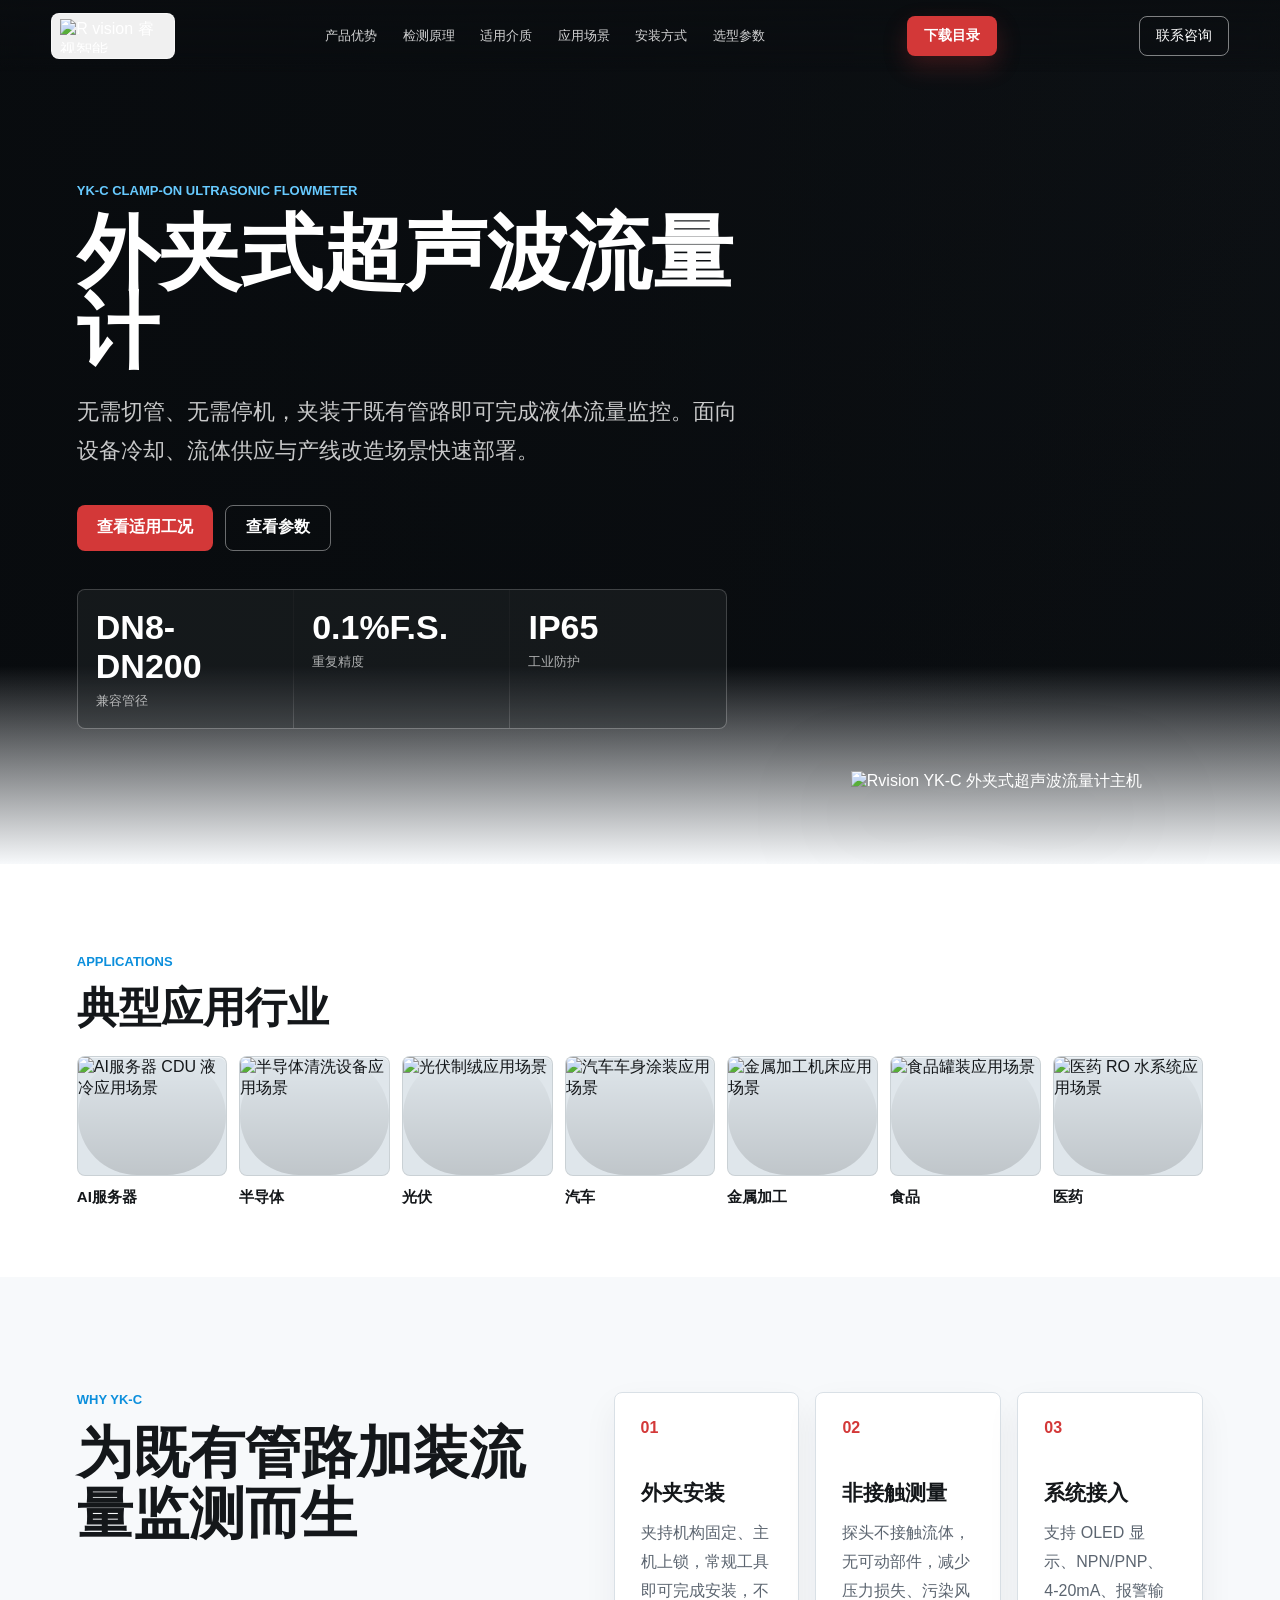
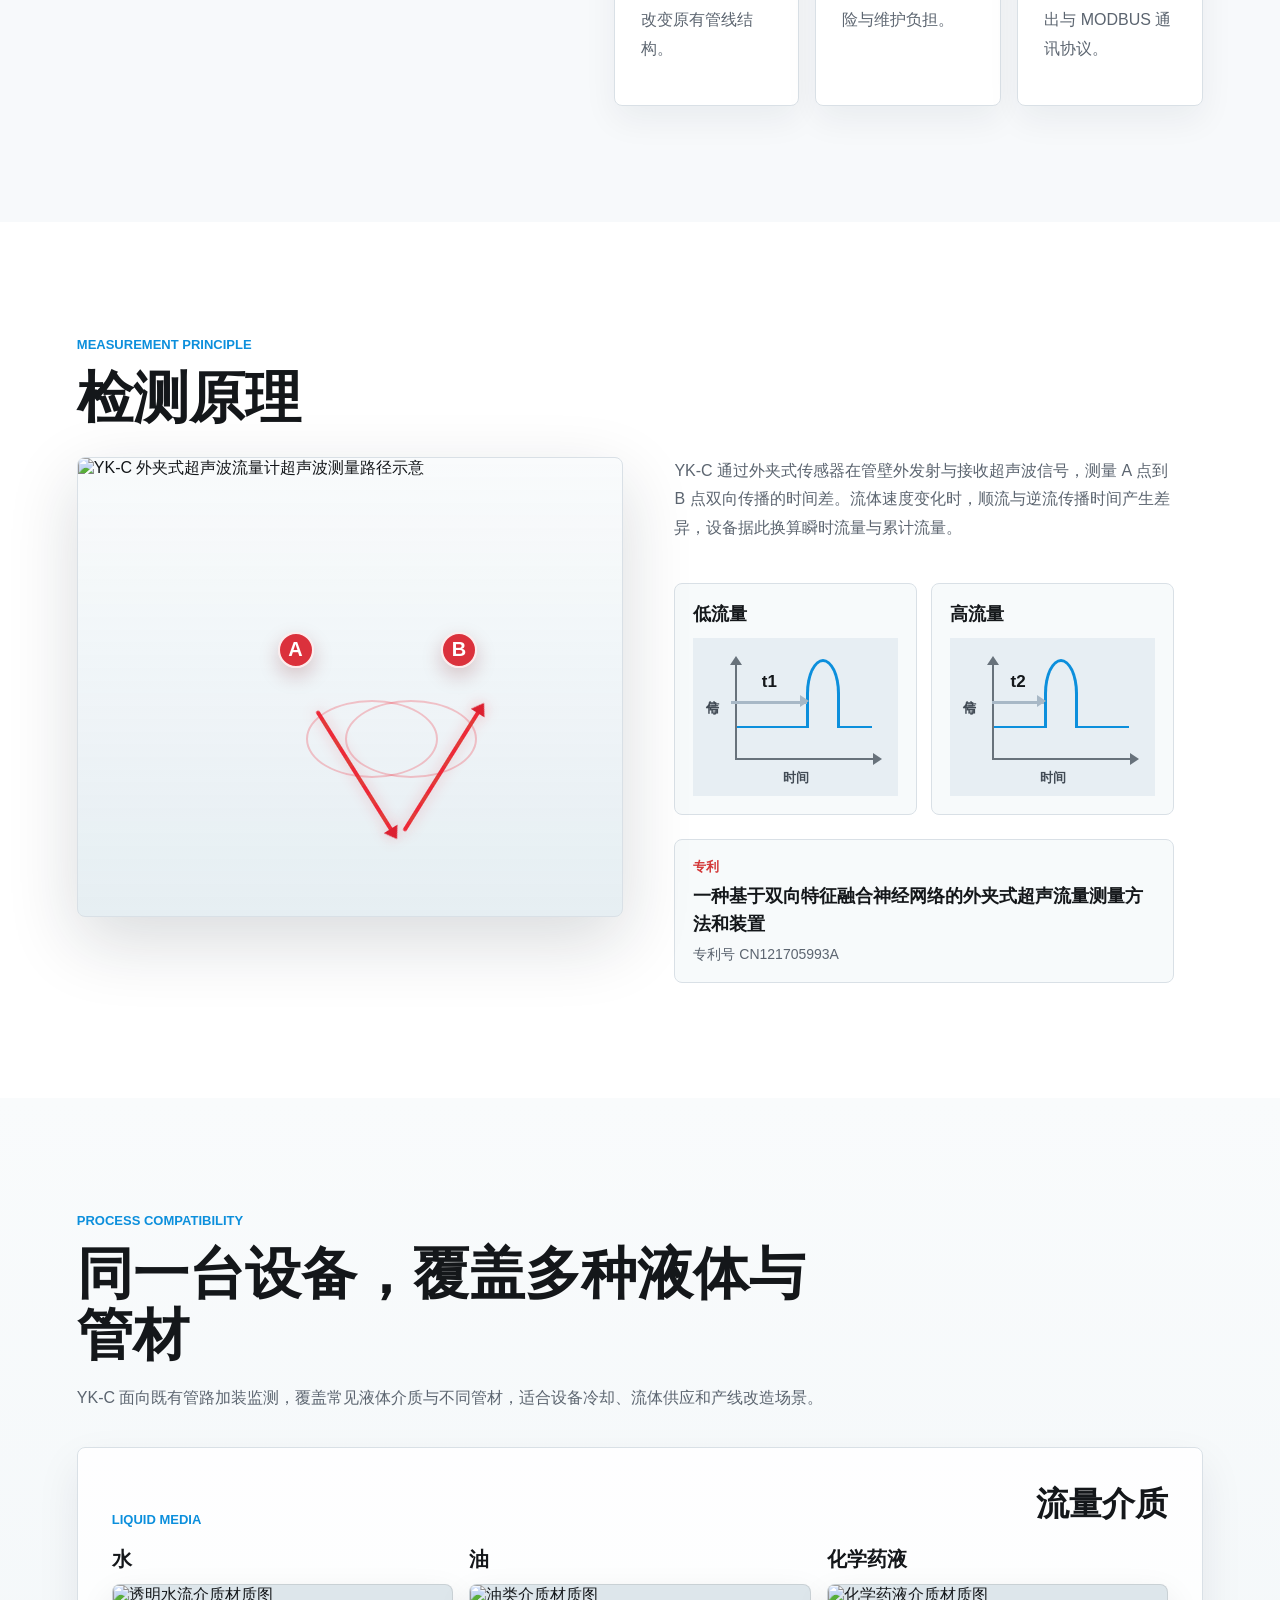
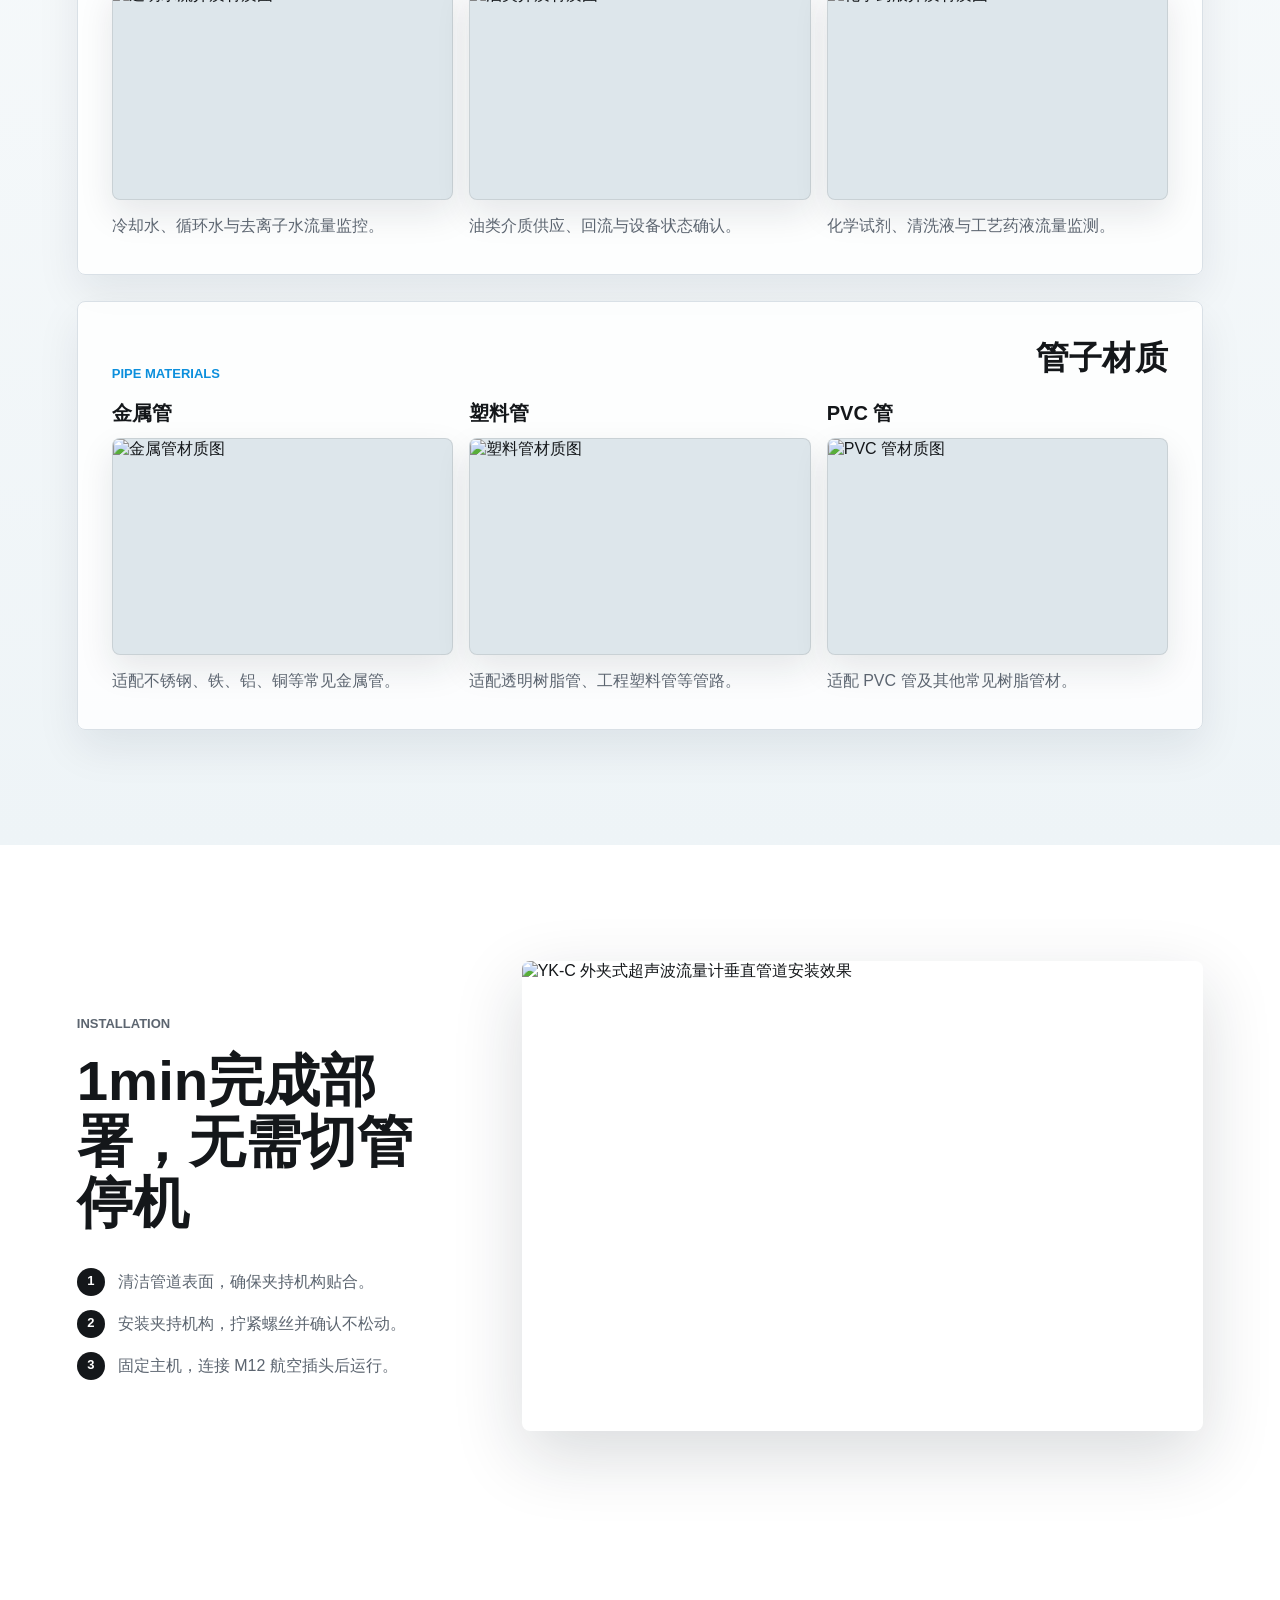
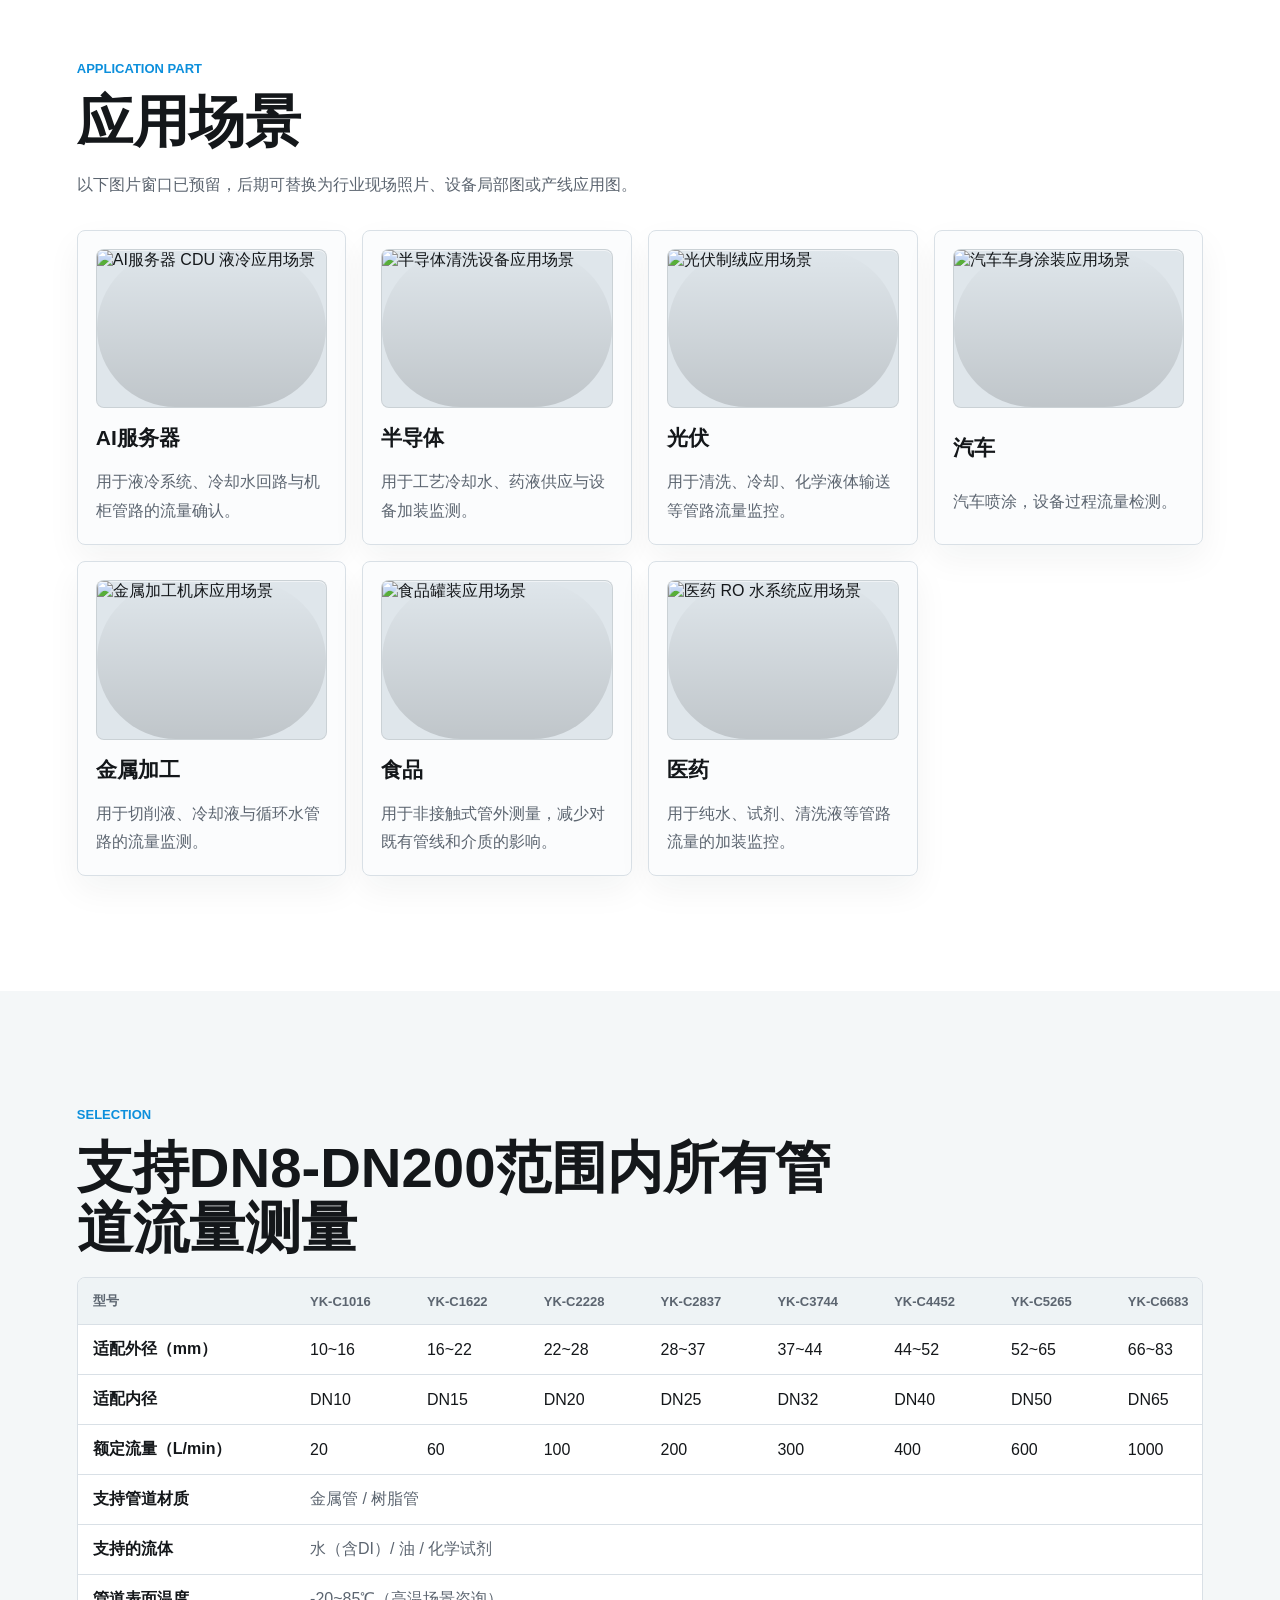
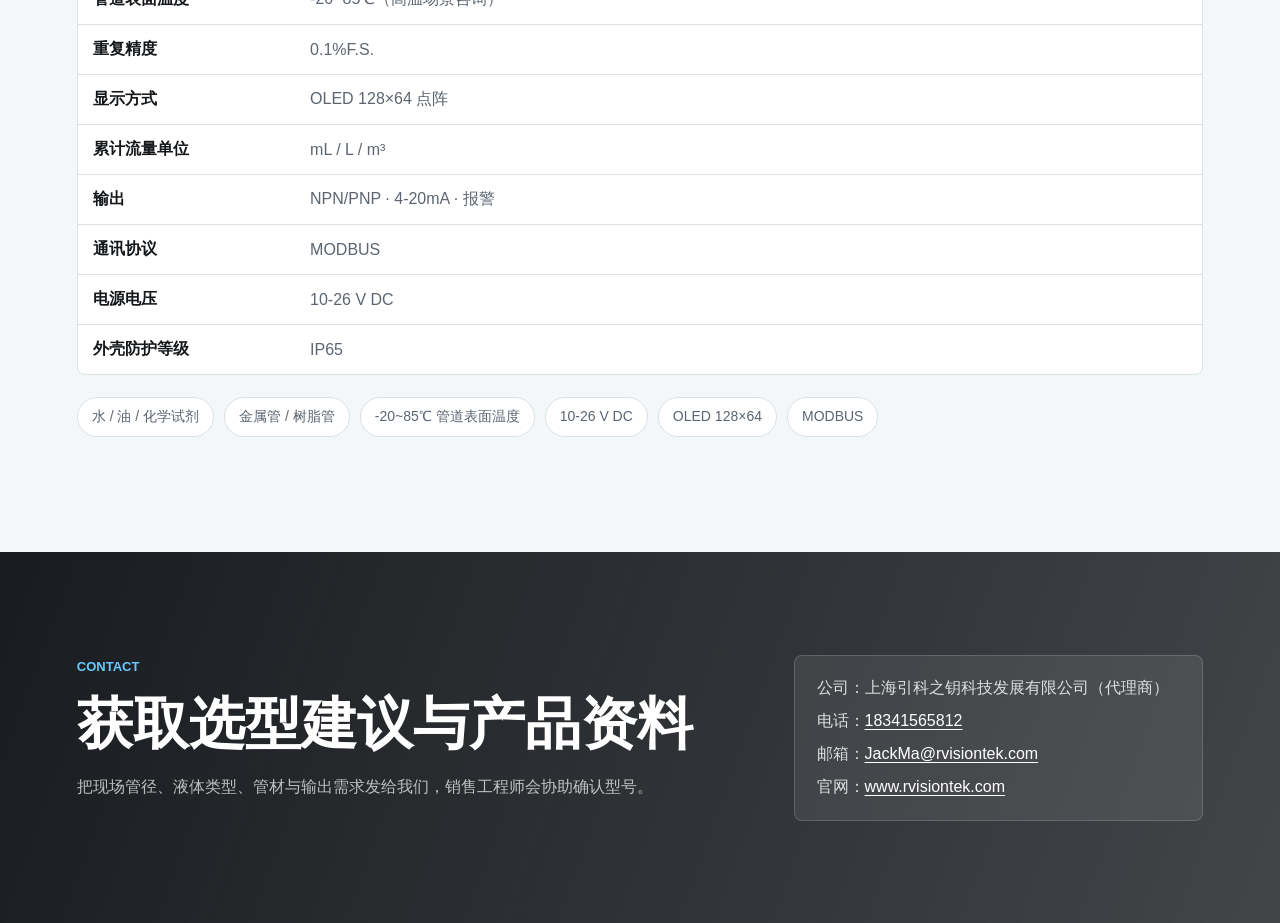
==== index.html @ 494e4b86 "更新页头logo和联系邮箱" ====
<!doctype html>
<html lang="zh-CN">
  <head>
    <meta charset="utf-8" />
    <meta name="viewport" content="width=device-width, initial-scale=1" />
    <title>R vision 睿视智能 | YK-C 外夹式超声波流量计</title>
    <meta
      name="description"
      content="R vision 睿视智能 YK-C 外夹式超声波流量计，无需切管，即装即测，适用于水、油、化学药液与多种管材。"
    />
    <link rel="stylesheet" href="styles.css" />
  </head>
  <body>
    <header class="site-header" aria-label="主导航">
      <a class="brand" href="#top" aria-label="R vision 首页">
        <img
          class="brand-logo"
          src="https://rvisiontek.com/wp-content/uploads/2026/06/截屏2026-06-09-20.00.08.png"
          alt="R vision 睿视智能"
        />
      </a>
      <nav class="nav-links">
        <a href="#features">产品优势</a>
        <a href="#principle">检测原理</a>
        <a href="#flow-demo">适用介质</a>
        <a href="#applications">应用场景</a>
        <a href="#install">安装方式</a>
        <a href="#specs">选型参数</a>
      </nav>
      <a class="catalog-cta" href="/catalog-download/">下载目录</a>
      <a class="nav-cta" href="#contact">联系咨询</a>
    </header>

    <main id="top">
      <section class="hero">
        <div class="hero-backdrop" aria-hidden="true"></div>
        <div class="hero-content">
          <p class="eyebrow">YK-C Clamp-on Ultrasonic Flowmeter</p>
          <h1>外夹式超声波流量计</h1>
          <p class="hero-copy">
            无需切管、无需停机，夹装于既有管路即可完成液体流量监控。面向设备冷却、流体供应与产线改造场景快速部署。
          </p>
          <div class="hero-actions">
            <a class="primary-button" href="#flow-demo">查看适用工况</a>
            <a class="secondary-button" href="#specs">查看参数</a>
          </div>
          <dl class="hero-stats" aria-label="核心参数">
            <div>
              <dt>DN8-DN200</dt>
              <dd>兼容管径</dd>
            </div>
            <div>
              <dt>0.1%F.S.</dt>
              <dd>重复精度</dd>
            </div>
            <div>
              <dt>IP65</dt>
              <dd>工业防护</dd>
            </div>
          </dl>
        </div>
        <div class="hero-product" aria-label="YK-C 产品主图">
          <img src="https://rvisiontek.com/wp-content/uploads/2026/06/图片-1.png" alt="Rvision YK-C 外夹式超声波流量计主机" />
        </div>
      </section>

      <section class="section application-nav-section" aria-label="应用行业导航">
        <div class="section-heading compact-heading">
          <p class="eyebrow">Applications</p>
          <h2>典型应用行业</h2>
        </div>
        <div class="application-nav-strip">
          <a class="app-nav-card" href="#app-ai-server">
            <span class="app-nav-window">
              <img src="https://rvisiontek.com/wp-content/uploads/2026/06/ai-server-cdu.jpg" alt="AI服务器 CDU 液冷应用场景" />
            </span>
            <strong>AI服务器</strong>
          </a>
          <a class="app-nav-card" href="#app-semiconductor">
            <span class="app-nav-window">
              <img src="https://rvisiontek.com/wp-content/uploads/2026/06/semiconductor-cleaning.jpg" alt="半导体清洗设备应用场景" />
            </span>
            <strong>半导体</strong>
          </a>
          <a class="app-nav-card" href="#app-photovoltaic">
            <span class="app-nav-window">
              <img src="https://rvisiontek.com/wp-content/uploads/2026/06/photovoltaic-texturing.jpg" alt="光伏制绒应用场景" />
            </span>
            <strong>光伏</strong>
          </a>
          <a class="app-nav-card" href="#app-automotive">
            <span class="app-nav-window">
              <img src="https://rvisiontek.com/wp-content/uploads/2026/06/automotive-body-paint.jpg" alt="汽车车身涂装应用场景" />
            </span>
            <strong>汽车</strong>
          </a>
          <a class="app-nav-card" href="#app-metal">
            <span class="app-nav-window">
              <img src="https://rvisiontek.com/wp-content/uploads/2026/06/metal-machining.jpg" alt="金属加工机床应用场景" />
            </span>
            <strong>金属加工</strong>
          </a>
          <a class="app-nav-card" href="#app-food">
            <span class="app-nav-window">
              <img src="https://rvisiontek.com/wp-content/uploads/2026/06/food-canning.jpg" alt="食品罐装应用场景" />
            </span>
            <strong>食品</strong>
          </a>
          <a class="app-nav-card" href="#app-medical">
            <span class="app-nav-window">
              <img src="https://rvisiontek.com/wp-content/uploads/2026/06/pharma-ro-water.jpg" alt="医药 RO 水系统应用场景" />
            </span>
            <strong>医药</strong>
          </a>
        </div>
      </section>

      <section class="section intro-band" id="features">
        <div class="section-heading">
          <p class="eyebrow">Why YK-C</p>
          <h2>为既有管路加装流量监测而生</h2>
        </div>
        <div class="feature-grid">
          <article class="feature-card">
            <span class="feature-index">01</span>
            <h3>外夹安装</h3>
            <p>夹持机构固定、主机上锁，常规工具即可完成安装，不改变原有管线结构。</p>
          </article>
          <article class="feature-card">
            <span class="feature-index">02</span>
            <h3>非接触测量</h3>
            <p>探头不接触流体，无可动部件，减少压力损失、污染风险与维护负担。</p>
          </article>
          <article class="feature-card">
            <span class="feature-index">03</span>
            <h3>系统接入</h3>
            <p>支持 OLED 显示、NPN/PNP、4-20mA、报警输出与 MODBUS 通讯协议。</p>
          </article>
        </div>
      </section>

      <section class="section principle-section" id="principle">
        <div class="section-heading">
          <p class="eyebrow">Measurement Principle</p>
          <h2>检测原理</h2>
        </div>
        <div class="principle-layout">
          <div class="principle-visual" aria-label="YK-C 超声波测量路径动态示意">
            <img src="https://rvisiontek.com/wp-content/uploads/2026/06/安装图2.png" alt="YK-C 外夹式超声波流量计超声波测量路径示意" />
            <span class="sensor-label sensor-a">A</span>
            <span class="sensor-label sensor-b">B</span>
            <span class="sonic-beam beam-down"></span>
            <span class="sonic-beam beam-up"></span>
            <span class="sonic-ripple ripple-a"></span>
            <span class="sonic-ripple ripple-b"></span>
          </div>
          <div class="principle-copy">
            <p>
              YK-C 通过外夹式传感器在管壁外发射与接收超声波信号，测量 A 点到 B 点双向传播的时间差。流体速度变化时，顺流与逆流传播时间产生差异，设备据此换算瞬时流量与累计流量。
            </p>
            <div class="principle-cards">
              <article>
                <h3>低流量</h3>
                <div class="signal-chart low-flow" aria-hidden="true">
                  <span class="axis x-axis"></span>
                  <span class="axis y-axis"></span>
                  <span class="chart-axis-label y-label">信号</span>
                  <span class="chart-axis-label x-label">时间</span>
                  <span class="signal-line"></span>
                  <span class="time-arrow">t1</span>
                </div>
              </article>
              <article>
                <h3>高流量</h3>
                <div class="signal-chart high-flow" aria-hidden="true">
                  <span class="axis x-axis"></span>
                  <span class="axis y-axis"></span>
                  <span class="chart-axis-label y-label">信号</span>
                  <span class="chart-axis-label x-label">时间</span>
                  <span class="signal-line"></span>
                  <span class="time-arrow">t2</span>
                </div>
              </article>
            </div>
            <div class="patent-note">
              <span>专利</span>
              <strong>一种基于双向特征融合神经网络的外夹式超声流量测量方法和装置</strong>
              <small>专利号 CN121705993A</small>
            </div>
          </div>
        </div>
      </section>

      <section class="section compatibility-section" id="flow-demo">
        <div class="section-heading">
          <p class="eyebrow">Process Compatibility</p>
          <h2>同一台设备，覆盖多种液体与管材</h2>
          <p>YK-C 面向既有管路加装监测，覆盖常见液体介质与不同管材，适合设备冷却、流体供应和产线改造场景。</p>
        </div>

        <div class="compatibility-layout">
          <article class="compatibility-group">
            <div class="compatibility-group-head">
              <span>Liquid Media</span>
              <h3>流量介质</h3>
            </div>
            <div class="material-grid">
              <article class="material-card">
                <h4>水</h4>
                <figure>
                  <img src="https://rvisiontek.com/wp-content/uploads/2026/06/liquid-water.jpg" alt="透明水流介质材质图" />
                </figure>
                <p>冷却水、循环水与去离子水流量监控。</p>
              </article>
              <article class="material-card">
                <h4>油</h4>
                <figure>
                  <img src="https://rvisiontek.com/wp-content/uploads/2026/06/liquid-oil.jpg" alt="油类介质材质图" />
                </figure>
                <p>油类介质供应、回流与设备状态确认。</p>
              </article>
              <article class="material-card">
                <h4>化学药液</h4>
                <figure>
                  <img src="https://rvisiontek.com/wp-content/uploads/2026/06/liquid-chemical.jpg" alt="化学药液介质材质图" />
                </figure>
                <p>化学试剂、清洗液与工艺药液流量监测。</p>
              </article>
            </div>
          </article>

          <article class="compatibility-group">
            <div class="compatibility-group-head">
              <span>Pipe Materials</span>
              <h3>管子材质</h3>
            </div>
            <div class="material-grid">
              <article class="material-card">
                <h4>金属管</h4>
                <figure>
                  <img src="https://rvisiontek.com/wp-content/uploads/2026/06/pipe-metal.jpg" alt="金属管材质图" />
                </figure>
                <p>适配不锈钢、铁、铝、铜等常见金属管。</p>
              </article>
              <article class="material-card">
                <h4>塑料管</h4>
                <figure>
                  <img src="https://rvisiontek.com/wp-content/uploads/2026/06/pipe-plastic.jpg" alt="塑料管材质图" />
                </figure>
                <p>适配透明树脂管、工程塑料管等管路。</p>
              </article>
              <article class="material-card">
                <h4>PVC 管</h4>
                <figure>
                  <img src="https://rvisiontek.com/wp-content/uploads/2026/06/pipe-pvc.jpg" alt="PVC 管材质图" />
                </figure>
                <p>适配 PVC 管及其他常见树脂管材。</p>
              </article>
            </div>
          </article>
        </div>
      </section>

      <section class="section media-section" id="install">
        <div class="media-copy">
          <p class="eyebrow">Installation</p>
          <h2>1min完成部署，无需切管停机</h2>
          <ol class="install-steps">
            <li><span>1</span>清洁管道表面，确保夹持机构贴合。</li>
            <li><span>2</span>安装夹持机构，拧紧螺丝并确认不松动。</li>
            <li><span>3</span>固定主机，连接 M12 航空插头后运行。</li>
          </ol>
        </div>
        <div class="install-image">
          <img src="https://rvisiontek.com/wp-content/uploads/2026/06/安装图1.png" alt="YK-C 外夹式超声波流量计垂直管道安装效果" />
        </div>
      </section>

      <section class="section applications-section" id="applications">
        <div class="section-heading">
          <p class="eyebrow">Application Part</p>
          <h2>应用场景</h2>
          <p>以下图片窗口已预留，后期可替换为行业现场照片、设备局部图或产线应用图。</p>
        </div>
        <div class="application-grid">
          <article class="application-card" id="app-ai-server">
            <div class="application-image-window">
              <img src="https://rvisiontek.com/wp-content/uploads/2026/06/ai-server-cdu.jpg" alt="AI服务器 CDU 液冷应用场景" />
            </div>
            <h3>AI服务器</h3>
            <p>用于液冷系统、冷却水回路与机柜管路的流量确认。</p>
          </article>
          <article class="application-card" id="app-semiconductor">
            <div class="application-image-window">
              <img src="https://rvisiontek.com/wp-content/uploads/2026/06/semiconductor-cleaning.jpg" alt="半导体清洗设备应用场景" />
            </div>
            <h3>半导体</h3>
            <p>用于工艺冷却水、药液供应与设备加装监测。</p>
          </article>
          <article class="application-card" id="app-photovoltaic">
            <div class="application-image-window">
              <img src="https://rvisiontek.com/wp-content/uploads/2026/06/photovoltaic-texturing.jpg" alt="光伏制绒应用场景" />
            </div>
            <h3>光伏</h3>
            <p>用于清洗、冷却、化学液体输送等管路流量监控。</p>
          </article>
          <article class="application-card" id="app-automotive">
            <div class="application-image-window">
              <img src="https://rvisiontek.com/wp-content/uploads/2026/06/automotive-body-paint.jpg" alt="汽车车身涂装应用场景" />
            </div>
            <h3>汽车</h3>
            <p>汽车喷涂，设备过程流量检测。</p>
          </article>
          <article class="application-card" id="app-metal">
            <div class="application-image-window">
              <img src="https://rvisiontek.com/wp-content/uploads/2026/06/metal-machining.jpg" alt="金属加工机床应用场景" />
            </div>
            <h3>金属加工</h3>
            <p>用于切削液、冷却液与循环水管路的流量监测。</p>
          </article>
          <article class="application-card" id="app-food">
            <div class="application-image-window">
              <img src="https://rvisiontek.com/wp-content/uploads/2026/06/food-canning.jpg" alt="食品罐装应用场景" />
            </div>
            <h3>食品</h3>
            <p>用于非接触式管外测量，减少对既有管线和介质的影响。</p>
          </article>
          <article class="application-card" id="app-medical">
            <div class="application-image-window">
              <img src="https://rvisiontek.com/wp-content/uploads/2026/06/pharma-ro-water.jpg" alt="医药 RO 水系统应用场景" />
            </div>
            <h3>医药</h3>
            <p>用于纯水、试剂、清洗液等管路流量的加装监控。</p>
          </article>
        </div>
      </section>

      <section class="section specs-section" id="specs">
        <div class="section-heading">
          <p class="eyebrow">Selection</p>
          <h2>支持DN8-DN200范围内所有管道流量测量</h2>
        </div>
        <div class="spec-table-wrap">
          <table class="spec-table">
            <thead>
              <tr>
                <th>型号</th>
                <th>YK-C1016</th>
                <th>YK-C1622</th>
                <th>YK-C2228</th>
                <th>YK-C2837</th>
                <th>YK-C3744</th>
                <th>YK-C4452</th>
                <th>YK-C5265</th>
                <th>YK-C6683</th>
                <th>YK-C83100</th>
                <th>YK-C101127</th>
                <th>YK-C127152</th>
                <th>YK-C152191</th>
                <th>YK-C191220</th>
              </tr>
            </thead>
            <tbody>
              <tr>
                <td>适配外径（mm）</td>
                <td>10~16</td>
                <td>16~22</td>
                <td>22~28</td>
                <td>28~37</td>
                <td>37~44</td>
                <td>44~52</td>
                <td>52~65</td>
                <td>66~83</td>
                <td>83~101</td>
                <td>101~127</td>
                <td>127~152</td>
                <td>152~191</td>
                <td>191~220</td>
              </tr>
              <tr>
                <td>适配内径</td>
                <td>DN10</td>
                <td>DN15</td>
                <td>DN20</td>
                <td>DN25</td>
                <td>DN32</td>
                <td>DN40</td>
                <td>DN50</td>
                <td>DN65</td>
                <td>DN80</td>
                <td>DN100</td>
                <td>DN125</td>
                <td>DN150</td>
                <td>DN200</td>
              </tr>
              <tr>
                <td>额定流量（L/min）</td>
                <td>20</td>
                <td>60</td>
                <td>100</td>
                <td>200</td>
                <td>300</td>
                <td>400</td>
                <td>600</td>
                <td>1000</td>
                <td>1600</td>
                <td>2700</td>
                <td>4000</td>
                <td>6000</td>
                <td>10000</td>
              </tr>
              <tr>
                <td>支持管道材质</td>
                <td colspan="13">金属管 / 树脂管</td>
              </tr>
              <tr>
                <td>支持的流体</td>
                <td colspan="13">水（含DI）/ 油 / 化学试剂</td>
              </tr>
              <tr>
                <td>管道表面温度</td>
                <td colspan="13">-20~85℃（高温场景咨询）</td>
              </tr>
              <tr>
                <td>重复精度</td>
                <td colspan="13">0.1%F.S.</td>
              </tr>
              <tr>
                <td>显示方式</td>
                <td colspan="13">OLED 128×64 点阵</td>
              </tr>
              <tr>
                <td>累计流量单位</td>
                <td colspan="13">mL / L / m³</td>
              </tr>
              <tr>
                <td>输出</td>
                <td colspan="13">NPN/PNP · 4-20mA · 报警</td>
              </tr>
              <tr>
                <td>通讯协议</td>
                <td colspan="13">MODBUS</td>
              </tr>
              <tr>
                <td>电源电压</td>
                <td colspan="13">10-26 V DC</td>
              </tr>
              <tr>
                <td>外壳防护等级</td>
                <td colspan="13">IP65</td>
              </tr>
            </tbody>
          </table>
        </div>
        <div class="spec-chips" aria-label="通用规格">
          <span>水 / 油 / 化学试剂</span>
          <span>金属管 / 树脂管</span>
          <span>-20~85℃ 管道表面温度</span>
          <span>10-26 V DC</span>
          <span>OLED 128×64</span>
          <span>MODBUS</span>
        </div>
      </section>

      <section class="contact-section" id="contact">
        <div>
          <p class="eyebrow">Contact</p>
          <h2>获取选型建议与产品资料</h2>
          <p>把现场管径、液体类型、管材与输出需求发给我们，销售工程师会协助确认型号。</p>
        </div>
        <address class="contact-list">
          <span>公司：上海引科之钥科技发展有限公司（代理商）</span>
          <span>电话：<a href="tel:18341565812">18341565812</a></span>
          <span>邮箱：<a href="mailto:JackMa@rvisiontek.com">JackMa@rvisiontek.com</a></span>
          <span>官网：<a href="https://www.rvisiontek.com/">www.rvisiontek.com</a></span>
        </address>
      </section>
    </main>

    <script src="script.js"></script>
  </body>
</html>
---- styles.css ----
:root {
  --ink: #14171a;
  --muted: #5c6570;
  --line: #d9e0e6;
  --paper: #f7f9fb;
  --panel: #ffffff;
  --metal: #b9c1c9;
  --accent: #0c8fdc;
  --red: #d33838;
  --green: #27856f;
  --liquid: #39b8ff;
  --liquid-soft: rgba(57, 184, 255, 0.22);
  --pipe-a: #b8c0c8;
  --pipe-b: #eef2f4;
  --shadow: 0 24px 70px rgba(16, 31, 45, 0.16);
}

* {
  box-sizing: border-box;
}

html {
  scroll-behavior: smooth;
}

body {
  margin: 0;
  color: var(--ink);
  font-family: Arial, "PingFang SC", "Microsoft YaHei", sans-serif;
  background: var(--paper);
  letter-spacing: 0;
}

img {
  display: block;
  max-width: 100%;
}

a {
  color: inherit;
  text-decoration: none;
}

.site-header {
  position: fixed;
  inset: 0 0 auto;
  z-index: 30;
  display: flex;
  align-items: center;
  justify-content: space-between;
  height: 72px;
  padding: 0 clamp(20px, 4vw, 64px);
  color: #fff;
  background: linear-gradient(180deg, rgba(10, 13, 16, 0.78), rgba(10, 13, 16, 0.28));
  backdrop-filter: blur(12px);
}

.brand {
  display: inline-flex;
  align-items: center;
  min-width: 132px;
}

.brand-logo {
  width: 124px;
  height: 46px;
  padding: 5px 8px;
  border: 1px solid rgba(255, 255, 255, 0.5);
  border-radius: 8px;
  background: rgba(255, 255, 255, 0.94);
  object-fit: contain;
}

.nav-links {
  display: flex;
  gap: clamp(12px, 2vw, 28px);
  color: rgba(255, 255, 255, 0.82);
  font-size: 13px;
}

.nav-links a,
.catalog-cta,
.nav-cta {
  transition: color 180ms ease, border-color 180ms ease, background 180ms ease;
}

.nav-links a:hover {
  color: #fff;
}

.nav-cta {
  padding: 10px 16px;
  border: 1px solid rgba(255, 255, 255, 0.48);
  border-radius: 8px;
  color: #fff;
  font-size: 14px;
}

.catalog-cta {
  padding: 11px 17px;
  border-radius: 8px;
  color: #fff;
  background: var(--red);
  font-size: 14px;
  font-weight: 800;
  box-shadow: 0 10px 24px rgba(211, 56, 56, 0.24);
}

.catalog-cta:hover {
  background: #b82d2d;
}

.nav-cta:hover {
  background: #fff;
  color: var(--ink);
}

.hero {
  position: relative;
  display: grid;
  grid-template-columns: minmax(0, 1fr) minmax(300px, 0.58fr);
  align-items: center;
  min-height: 96vh;
  padding: 120px clamp(22px, 6vw, 88px) 72px;
  overflow: hidden;
  color: #fff;
  background: #101418;
}

.hero-backdrop {
  position: absolute;
  inset: 0;
  background:
    linear-gradient(90deg, rgba(8, 11, 14, 0.92) 0%, rgba(8, 11, 14, 0.72) 43%, rgba(8, 11, 14, 0.18) 100%),
    linear-gradient(180deg, rgba(8, 11, 14, 0.2), rgba(8, 11, 14, 0.72)),
    url("https://rvisiontek.com/wp-content/uploads/2026/06/安装图2.png") center / cover no-repeat;
  transform: scale(1.02);
}

.hero::after {
  content: "";
  position: absolute;
  inset: auto 0 0;
  height: 22vh;
  background: linear-gradient(180deg, rgba(247, 249, 251, 0), var(--paper));
}

.hero-content {
  position: relative;
  z-index: 2;
  max-width: 820px;
}

.eyebrow {
  margin: 0 0 16px;
  color: var(--accent);
  font-size: 13px;
  font-weight: 700;
  text-transform: uppercase;
}

.hero .eyebrow {
  color: #67caff;
}

h1,
h2,
h3,
p {
  margin-top: 0;
}

h1 {
  margin-bottom: 20px;
  font-size: clamp(42px, 6.4vw, 86px);
  line-height: 0.96;
  font-weight: 800;
}

h2 {
  margin-bottom: 18px;
  font-size: clamp(30px, 4.4vw, 58px);
  line-height: 1.08;
}

h3 {
  margin-bottom: 12px;
  font-size: 21px;
}

.hero-copy {
  max-width: 660px;
  color: rgba(255, 255, 255, 0.78);
  font-size: clamp(17px, 2vw, 22px);
  line-height: 1.8;
}

.hero-actions {
  display: flex;
  flex-wrap: wrap;
  gap: 12px;
  margin-top: 34px;
}

.primary-button,
.secondary-button {
  display: inline-flex;
  align-items: center;
  justify-content: center;
  min-height: 46px;
  padding: 0 20px;
  border-radius: 8px;
  font-weight: 700;
}

.primary-button {
  background: var(--red);
  color: #fff;
}

.secondary-button {
  border: 1px solid rgba(255, 255, 255, 0.4);
  color: #fff;
}

.hero-stats {
  display: grid;
  grid-template-columns: repeat(3, minmax(110px, 1fr));
  gap: 1px;
  max-width: 650px;
  margin: 38px 0 0;
  padding: 0;
  border: 1px solid rgba(255, 255, 255, 0.16);
  border-radius: 8px;
  overflow: hidden;
  background: rgba(255, 255, 255, 0.08);
}

.hero-stats div {
  padding: 18px;
  background: rgba(10, 14, 18, 0.36);
}

.hero-stats dt {
  color: #fff;
  font-size: clamp(22px, 3vw, 34px);
  font-weight: 800;
}

.hero-stats dd {
  margin: 6px 0 0;
  color: rgba(255, 255, 255, 0.66);
  font-size: 13px;
}

.hero-product {
  position: relative;
  z-index: 2;
  align-self: end;
  justify-self: center;
  width: auto;
  min-width: 240px;
  filter: drop-shadow(0 34px 50px rgba(0, 0, 0, 0.52));
}

.hero-product img {
  width: auto;
  max-height: min(72vh, 660px);
}

.section {
  padding: clamp(74px, 9vw, 128px) clamp(22px, 6vw, 88px);
}

.intro-band {
  display: grid;
  grid-template-columns: minmax(280px, 0.78fr) minmax(0, 1fr);
  gap: clamp(34px, 6vw, 84px);
  align-items: start;
}

.section-heading {
  max-width: 760px;
}

.section-heading > p:not(.eyebrow) {
  max-width: 760px;
  color: var(--muted);
  line-height: 1.8;
}

.compact-heading h2 {
  font-size: clamp(28px, 3.4vw, 42px);
}

.application-nav-section {
  padding-top: clamp(58px, 7vw, 92px);
  padding-bottom: clamp(42px, 5vw, 68px);
  background: #fff;
}

.application-nav-strip {
  display: grid;
  grid-template-columns: repeat(7, minmax(120px, 1fr));
  gap: 12px;
  margin-top: 26px;
  overflow-x: auto;
  padding-bottom: 6px;
}

.app-nav-card {
  display: grid;
  gap: 12px;
  min-width: 120px;
  color: var(--ink);
}

.app-nav-card strong {
  font-size: 15px;
  line-height: 1.25;
}

.app-nav-window,
.application-image-window {
  position: relative;
  display: block;
  overflow: hidden;
  border: 1px solid rgba(20, 23, 26, 0.1);
  border-radius: 8px;
  background: #dfe6eb;
  box-shadow: inset 0 1px 0 rgba(255, 255, 255, 0.55);
}

.app-nav-window {
  aspect-ratio: 1.25;
}

.app-nav-window::after,
.application-image-window::after {
  content: "";
  position: absolute;
  inset: 0;
  border-radius: 999px;
  background: linear-gradient(180deg, rgba(0, 0, 0, 0), rgba(0, 0, 0, 0.14));
  pointer-events: none;
}

.app-nav-window img,
.application-image-window img {
  width: 100%;
  height: 100%;
  object-fit: cover;
  transition: transform 220ms ease;
}

.app-nav-card:hover .app-nav-window {
  transform: translateY(-3px);
  box-shadow: 0 18px 36px rgba(16, 31, 45, 0.14), inset 0 1px 0 rgba(255, 255, 255, 0.55);
}

.app-nav-card:hover img {
  transform: scale(1.04);
}

.app-nav-window,
.application-image-window {
  transition: transform 180ms ease, box-shadow 180ms ease;
}

.app-tone-blue {
  --slot-a: #1b5ea6;
  --slot-b: #6bb7ff;
}

.app-tone-cyan {
  --slot-a: #087b92;
  --slot-b: #74d7e9;
}

.app-tone-sky {
  --slot-a: #3c7fbc;
  --slot-b: #d8eef9;
}

.app-tone-steel {
  --slot-a: #3d4d5c;
  --slot-b: #bcc8d0;
}

.app-tone-silver {
  --slot-a: #68727b;
  --slot-b: #f0f3f4;
}

.app-tone-green {
  --slot-a: #2f805f;
  --slot-b: #b8e6cc;
}

.app-tone-mint {
  --slot-a: #197e75;
  --slot-b: #c8efe7;
}

.feature-grid {
  display: grid;
  grid-template-columns: repeat(3, minmax(0, 1fr));
  gap: 16px;
}

.feature-card {
  min-height: 230px;
  padding: 26px;
  border: 1px solid var(--line);
  border-radius: 8px;
  background: var(--panel);
  box-shadow: 0 14px 34px rgba(16, 31, 45, 0.06);
}

.feature-index {
  display: block;
  margin-bottom: 42px;
  color: var(--red);
  font-weight: 800;
}

.feature-card p,
.media-copy p,
.contact-section p,
.flow-copy p,
.principle-copy p,
.application-card p {
  color: var(--muted);
  line-height: 1.8;
}

.principle-section {
  background: #fff;
}

.principle-layout {
  display: grid;
  grid-template-columns: minmax(0, 0.95fr) minmax(500px, 0.72fr);
  gap: clamp(28px, 4vw, 54px);
  align-items: start;
  margin-top: 28px;
}

.principle-visual {
  position: relative;
  overflow: hidden;
  min-height: 460px;
  border: 1px solid var(--line);
  border-radius: 8px;
  background:
    linear-gradient(180deg, rgba(255, 255, 255, 0.68), rgba(228, 237, 242, 0.82)),
    #edf3f6;
  box-shadow: var(--shadow);
}

.principle-visual img {
  position: absolute;
  inset: 0;
  width: 100%;
  height: 100%;
  object-fit: cover;
  object-position: center;
}

.principle-flow-label {
  position: absolute;
  left: 26px;
  top: 56%;
  z-index: 7;
  padding: 10px 18px 10px 24px;
  color: #4e5963;
  background: rgba(255, 255, 255, 0.9);
  font-weight: 800;
  clip-path: polygon(0 0, 78% 0, 100% 50%, 78% 100%, 0 100%);
}

.sensor-label {
  position: absolute;
  z-index: 9;
  display: grid;
  place-items: center;
  width: 36px;
  height: 36px;
  transform: translateX(-50%);
  color: #fff;
  border: 2px solid rgba(255, 255, 255, 0.9);
  border-radius: 50%;
  background: rgba(218, 32, 44, 0.92);
  box-shadow: 0 8px 20px rgba(120, 12, 22, 0.22);
  font-size: 20px;
  font-weight: 800;
}

.sensor-a {
  left: 40%;
  top: 38%;
}

.sensor-b {
  left: 70%;
  top: 38%;
}

.sonic-beam {
  position: absolute;
  z-index: 8;
  width: 142px;
  height: 4px;
  border-radius: 999px;
  background:
    repeating-linear-gradient(90deg, rgba(238, 42, 56, 0.92) 0 10px, rgba(255, 157, 91, 0.2) 11px 22px),
    #dc2030;
  transform-origin: left center;
  animation: sonicPulse 1.4s linear infinite;
  filter: drop-shadow(0 0 7px rgba(235, 47, 62, 0.34));
}

.sonic-beam::after {
  content: "";
  position: absolute;
  right: -9px;
  top: -6px;
  border-left: 12px solid #dc2030;
  border-top: 8px solid transparent;
  border-bottom: 8px solid transparent;
}

.beam-down {
  left: 44%;
  top: 55%;
  transform: rotate(58deg);
}

.beam-up {
  left: 60%;
  top: 81%;
  transform: rotate(-58deg);
}

.sonic-ripple {
  position: absolute;
  z-index: 7;
  width: 132px;
  height: 78px;
  border-radius: 50%;
  border: 2px solid rgba(239, 26, 45, 0.28);
  opacity: 0.86;
  animation: rippleWave 1.8s ease-out infinite;
}

.ripple-a {
  left: 42%;
  top: 53%;
}

.ripple-b {
  left: 49%;
  top: 53%;
  animation-delay: 0.4s;
}

@keyframes sonicPulse {
  from {
    background-position: 0 0;
  }
  to {
    background-position: 36px 0;
  }
}

@keyframes rippleWave {
  from {
    transform: scale(0.65);
    opacity: 0.8;
  }
  to {
    transform: scale(1.18);
    opacity: 0;
  }
}

.principle-copy {
  display: grid;
  gap: 24px;
}

.principle-cards {
  display: grid;
  grid-template-columns: repeat(2, minmax(0, 1fr));
  gap: 14px;
}

.principle-cards article,
.patent-note {
  padding: 18px;
  border: 1px solid var(--line);
  border-radius: 8px;
  background: #f7fafb;
}

.principle-cards h3 {
  margin-bottom: 12px;
  font-size: 18px;
}

.signal-chart {
  position: relative;
  height: 158px;
  overflow: hidden;
  background: #e7eef3;
}

.axis {
  position: absolute;
  background: #68727b;
}

.x-axis {
  left: 42px;
  right: 18px;
  bottom: 36px;
  height: 2px;
}

.x-axis::after {
  content: "";
  position: absolute;
  right: -2px;
  top: -5px;
  border-left: 9px solid #68727b;
  border-top: 6px solid transparent;
  border-bottom: 6px solid transparent;
}

.y-axis {
  left: 42px;
  top: 20px;
  bottom: 36px;
  width: 2px;
}

.y-axis::after {
  content: "";
  position: absolute;
  left: -5px;
  top: -2px;
  border-bottom: 9px solid #68727b;
  border-left: 6px solid transparent;
  border-right: 6px solid transparent;
}

.chart-axis-label {
  position: absolute;
  z-index: 2;
  color: #424b55;
  font-size: 13px;
  font-weight: 800;
  line-height: 1;
}

.y-label {
  left: 13px;
  top: 52px;
  writing-mode: vertical-rl;
  letter-spacing: 2px;
}

.x-label {
  left: 50%;
  bottom: 12px;
  transform: translateX(-50%);
}

.signal-line {
  position: absolute;
  left: 44px;
  right: 26px;
  bottom: 68px;
  height: 2px;
  background: #0c8fdc;
}

.signal-line::after {
  content: "";
  position: absolute;
  width: 28px;
  height: 66px;
  right: 24%;
  bottom: 0;
  border: 3px solid #0c8fdc;
  border-bottom: 0;
  border-radius: 50% 50% 0 0;
  background: #e7eef3;
}

.high-flow .signal-line::after {
  right: 38%;
}

.time-arrow {
  position: absolute;
  left: 37%;
  top: 35px;
  width: 76px;
  transform: translateX(-50%);
  color: var(--ink);
  font-size: 17px;
  font-weight: 800;
  line-height: 1;
  text-align: center;
}

.time-arrow::before {
  content: "";
  position: absolute;
  left: 0;
  right: 0;
  top: 28px;
  height: 3px;
  background: #a8b8c6;
}

.time-arrow::after {
  content: "";
  position: absolute;
  right: -2px;
  top: 22px;
  border-left: 9px solid #a8b8c6;
  border-top: 6px solid transparent;
  border-bottom: 6px solid transparent;
}

.low-flow .time-arrow::before {
  width: auto;
}

.high-flow .time-arrow::before {
  width: auto;
  left: 0;
}

.high-flow .time-arrow {
  left: 33%;
  width: 52px;
}

.patent-note {
  display: grid;
  gap: 7px;
}

.patent-note span {
  color: var(--red);
  font-size: 13px;
  font-weight: 800;
}

.patent-note strong {
  font-size: 18px;
  line-height: 1.55;
}

.patent-note small {
  color: var(--muted);
  font-size: 14px;
}

.compatibility-section {
  background:
    linear-gradient(180deg, #f9fbfc 0%, #eef4f7 100%),
    radial-gradient(circle at 80% 18%, rgba(12, 143, 220, 0.15), transparent 36%);
}

.compatibility-layout {
  display: grid;
  gap: 26px;
  margin-top: 34px;
}

.compatibility-group {
  padding: clamp(22px, 3vw, 34px);
  border: 1px solid var(--line);
  border-radius: 8px;
  background: rgba(255, 255, 255, 0.82);
  box-shadow: 0 18px 44px rgba(16, 31, 45, 0.08);
}

.compatibility-group-head {
  display: flex;
  align-items: end;
  justify-content: space-between;
  gap: 16px;
  margin-bottom: 20px;
}

.compatibility-group-head span {
  color: var(--accent);
  font-size: 13px;
  font-weight: 800;
  text-transform: uppercase;
}

.compatibility-group-head h3 {
  margin: 0;
  font-size: clamp(22px, 2.6vw, 34px);
}

.material-grid {
  display: grid;
  grid-template-columns: repeat(3, minmax(0, 1fr));
  gap: 16px;
}

.material-card {
  display: grid;
  gap: 12px;
}

.material-card h4 {
  margin: 0;
  font-size: 20px;
  line-height: 1.25;
}

.material-card figure {
  margin: 0;
  overflow: hidden;
  border: 1px solid rgba(20, 23, 26, 0.1);
  border-radius: 8px;
  background: #dde6eb;
  box-shadow: 0 14px 34px rgba(16, 31, 45, 0.1);
}

.material-card img {
  width: 100%;
  aspect-ratio: 1.58;
  object-fit: cover;
  transition: transform 220ms ease;
}

.material-card:hover img {
  transform: scale(1.035);
}

.material-card p {
  margin: 0;
  color: var(--muted);
  line-height: 1.75;
}

.media-section {
  display: grid;
  grid-template-columns: minmax(260px, 0.54fr) minmax(0, 1fr);
  gap: clamp(32px, 6vw, 88px);
  align-items: center;
  background: #fff;
}

.install-steps {
  display: grid;
  gap: 14px;
  margin: 34px 0 0;
  padding: 0;
  list-style: none;
}

.install-steps li {
  display: flex;
  align-items: flex-start;
  gap: 13px;
  color: var(--muted);
  line-height: 1.75;
}

.install-steps span {
  display: grid;
  flex: 0 0 auto;
  place-items: center;
  width: 28px;
  height: 28px;
  border-radius: 50%;
  color: #fff;
  background: var(--ink);
  font-size: 13px;
  font-weight: 800;
}

.install-image {
  overflow: hidden;
  border-radius: 8px;
  box-shadow: var(--shadow);
}

.install-image img {
  width: 100%;
  aspect-ratio: 1.45;
  object-fit: cover;
}

.specs-section {
  background: #f4f7f8;
}

.applications-section {
  background: #fff;
}

.application-grid {
  display: grid;
  grid-template-columns: repeat(4, minmax(0, 1fr));
  gap: 16px;
  margin-top: 30px;
}

.application-card {
  display: grid;
  gap: 16px;
  padding: 18px;
  border: 1px solid var(--line);
  border-radius: 8px;
  background: #fbfcfd;
  box-shadow: 0 14px 34px rgba(16, 31, 45, 0.05);
}

.application-image-window {
  aspect-ratio: 1.45;
}

.application-card h3 {
  margin-bottom: 0;
}

.application-card p {
  margin-bottom: 0;
}

.spec-table-wrap {
  overflow-x: auto;
  border: 1px solid var(--line);
  border-radius: 8px;
  background: #fff;
}

.spec-table {
  width: 100%;
  min-width: 1820px;
  border-collapse: collapse;
}

.spec-table th,
.spec-table td {
  padding: 14px 15px;
  border-bottom: 1px solid var(--line);
  text-align: left;
  white-space: nowrap;
}

.spec-table th {
  color: var(--muted);
  background: #eef3f5;
  font-size: 13px;
}

.spec-table td:first-child {
  font-weight: 800;
}

.spec-table td[colspan] {
  color: var(--muted);
}

.spec-table tbody tr:last-child td {
  border-bottom: 0;
}

.spec-chips {
  display: flex;
  flex-wrap: wrap;
  gap: 10px;
  margin-top: 22px;
}

.spec-chips span {
  padding: 10px 14px;
  border: 1px solid var(--line);
  border-radius: 999px;
  color: var(--muted);
  background: #fff;
  font-size: 14px;
}

.contact-section {
  display: grid;
  grid-template-columns: minmax(280px, 0.8fr) minmax(260px, 0.48fr);
  gap: 34px;
  align-items: start;
  padding: clamp(70px, 8vw, 110px) clamp(22px, 6vw, 88px);
  color: #fff;
  background:
    linear-gradient(110deg, rgba(15, 18, 22, 0.96), rgba(15, 18, 22, 0.78)),
    url("https://rvisiontek.com/wp-content/uploads/2026/06/安装图2.png") center / cover no-repeat;
}

.contact-section .eyebrow {
  color: #67caff;
}

.contact-section p {
  max-width: 620px;
  color: rgba(255, 255, 255, 0.7);
}

.contact-list {
  display: grid;
  gap: 12px;
  padding: 22px;
  border: 1px solid rgba(255, 255, 255, 0.16);
  border-radius: 8px;
  background: rgba(255, 255, 255, 0.08);
  color: rgba(255, 255, 255, 0.82);
  font-style: normal;
}

.contact-list a {
  color: #fff;
  text-decoration: underline;
  text-underline-offset: 3px;
}

@media (max-width: 980px) {
  .site-header {
    height: 66px;
  }

  .nav-links {
    display: none;
  }

  .hero {
    grid-template-columns: 1fr;
    min-height: auto;
    padding-top: 112px;
  }

  .hero-product {
    width: min(58vw, 340px);
    margin-top: 34px;
  }

  .intro-band,
  .principle-layout,
  .media-section,
  .contact-section {
    grid-template-columns: 1fr;
  }

  .material-grid {
    grid-template-columns: 1fr;
  }

  .application-grid {
    grid-template-columns: repeat(2, minmax(0, 1fr));
  }

  .principle-visual {
    min-height: 390px;
  }

  .principle-copy {
    max-width: none;
  }

  .feature-grid {
    grid-template-columns: 1fr;
  }

}

@media (max-width: 640px) {
  .site-header {
    padding-inline: 16px;
  }

  .brand {
    min-width: 0;
  }

  .brand-logo {
    width: 96px;
    height: 38px;
    padding: 4px 7px;
  }

  .nav-cta {
    padding: 9px 12px;
  }

  .catalog-cta {
    padding: 9px 11px;
    font-size: 13px;
  }

  .hero {
    padding-inline: 18px;
  }

  .hero-stats {
    grid-template-columns: repeat(3, minmax(0, 1fr));
  }

  .hero-stats div {
    padding: 12px 10px;
  }

  .hero-stats dt {
    font-size: 18px;
    line-height: 1.1;
    overflow-wrap: anywhere;
  }

  .hero-stats dd {
    font-size: 12px;
  }

  .section,
  .contact-section {
    padding-inline: 18px;
  }

  .application-nav-section {
    padding-top: 52px;
  }

  .application-nav-strip {
    grid-template-columns: repeat(7, 136px);
    margin-right: -18px;
    padding-right: 18px;
  }

  .principle-layout {
    gap: 22px;
  }

  .principle-visual {
    min-height: 300px;
  }

  .principle-flow-label {
    left: 14px;
    top: 58%;
    padding: 8px 15px 8px 18px;
    font-size: 13px;
  }

  .sensor-label {
    width: 30px;
    height: 30px;
    font-size: 20px;
  }

  .sensor-a {
    left: 41%;
    top: 34%;
  }

  .sensor-b {
    left: 59%;
    top: 34%;
  }

  .sonic-beam {
    width: 100px;
    height: 4px;
  }

  .beam-down {
    left: 41%;
    top: 55%;
  }

  .beam-up {
    left: 52%;
    top: 68%;
  }

  .sonic-ripple {
    width: 90px;
    height: 56px;
  }

  .ripple-a {
    left: 38%;
    top: 53%;
  }

  .ripple-b {
    left: 49%;
    top: 53%;
  }

  .principle-cards,
  .application-grid {
    grid-template-columns: 1fr;
  }

  .compatibility-group {
    padding: 18px;
  }

  .compatibility-group-head {
    display: grid;
    align-items: start;
  }

  .material-card h4 {
    font-size: 18px;
  }
}
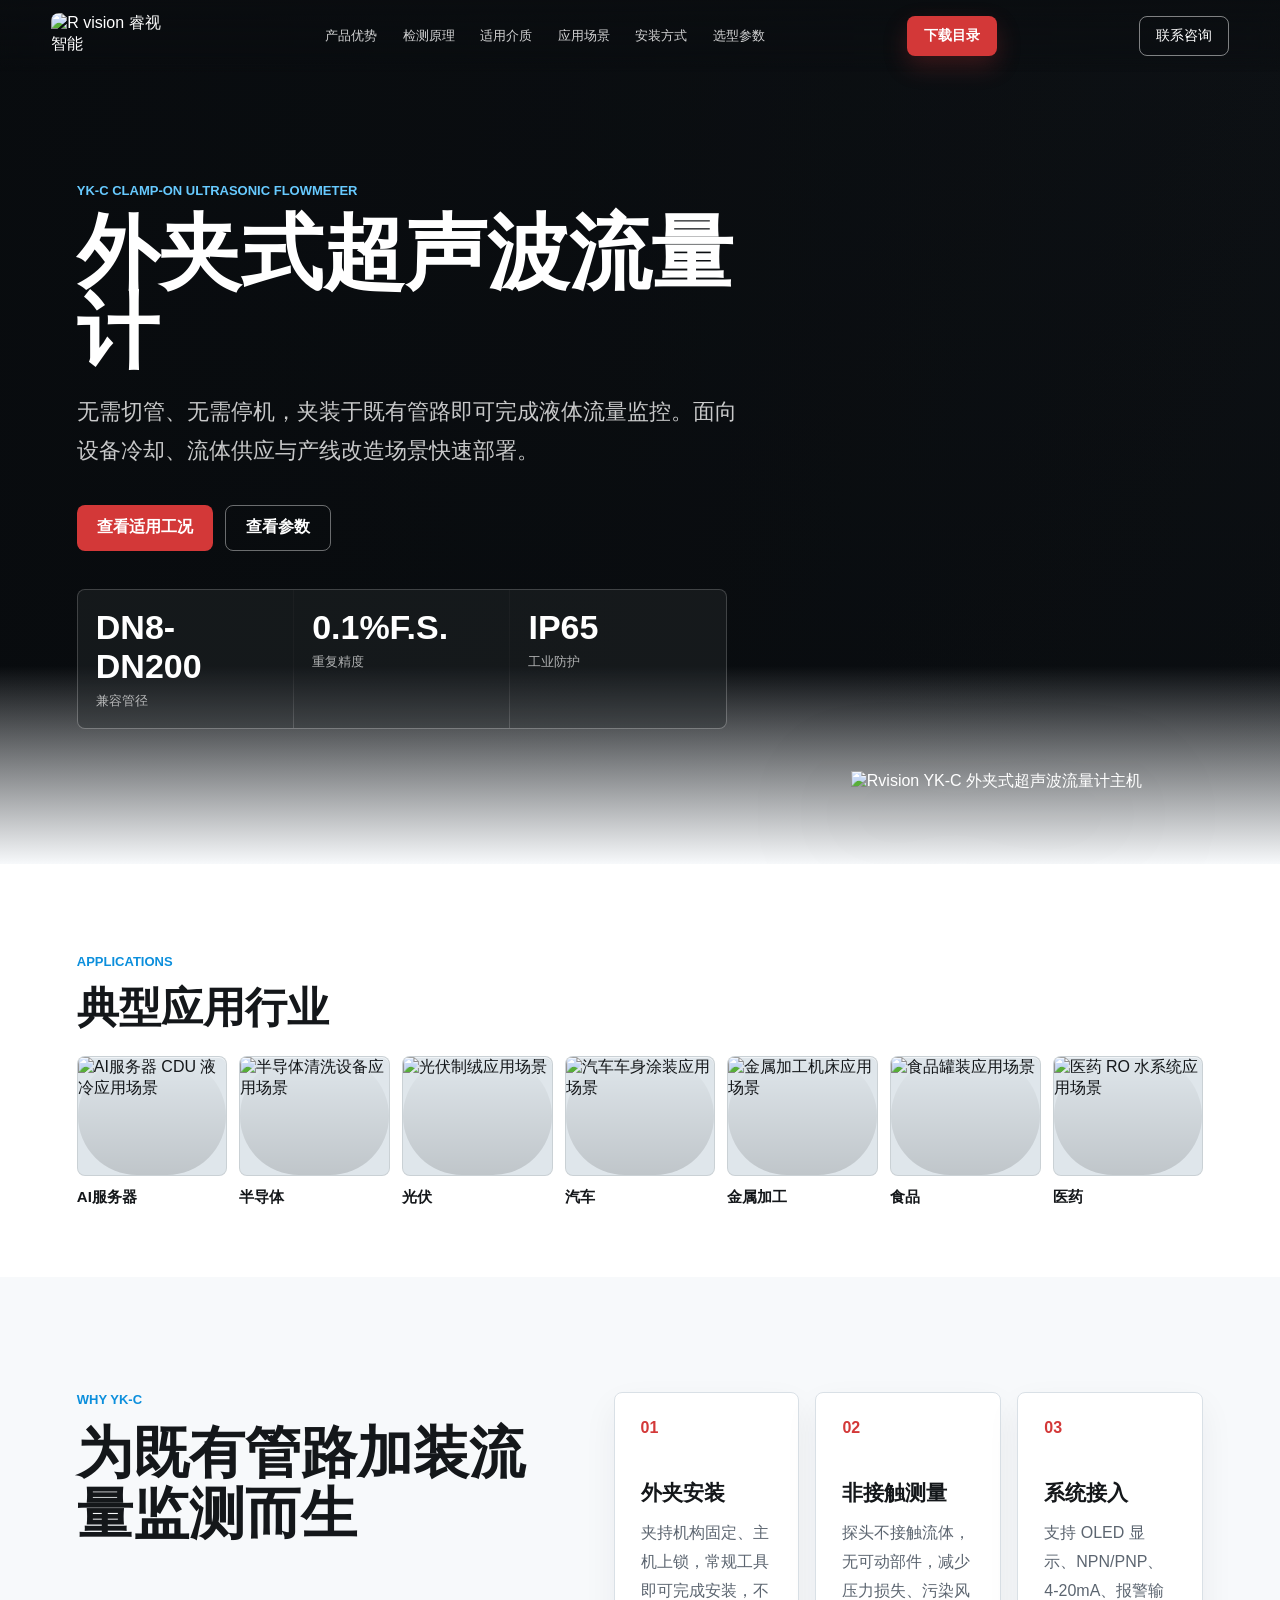
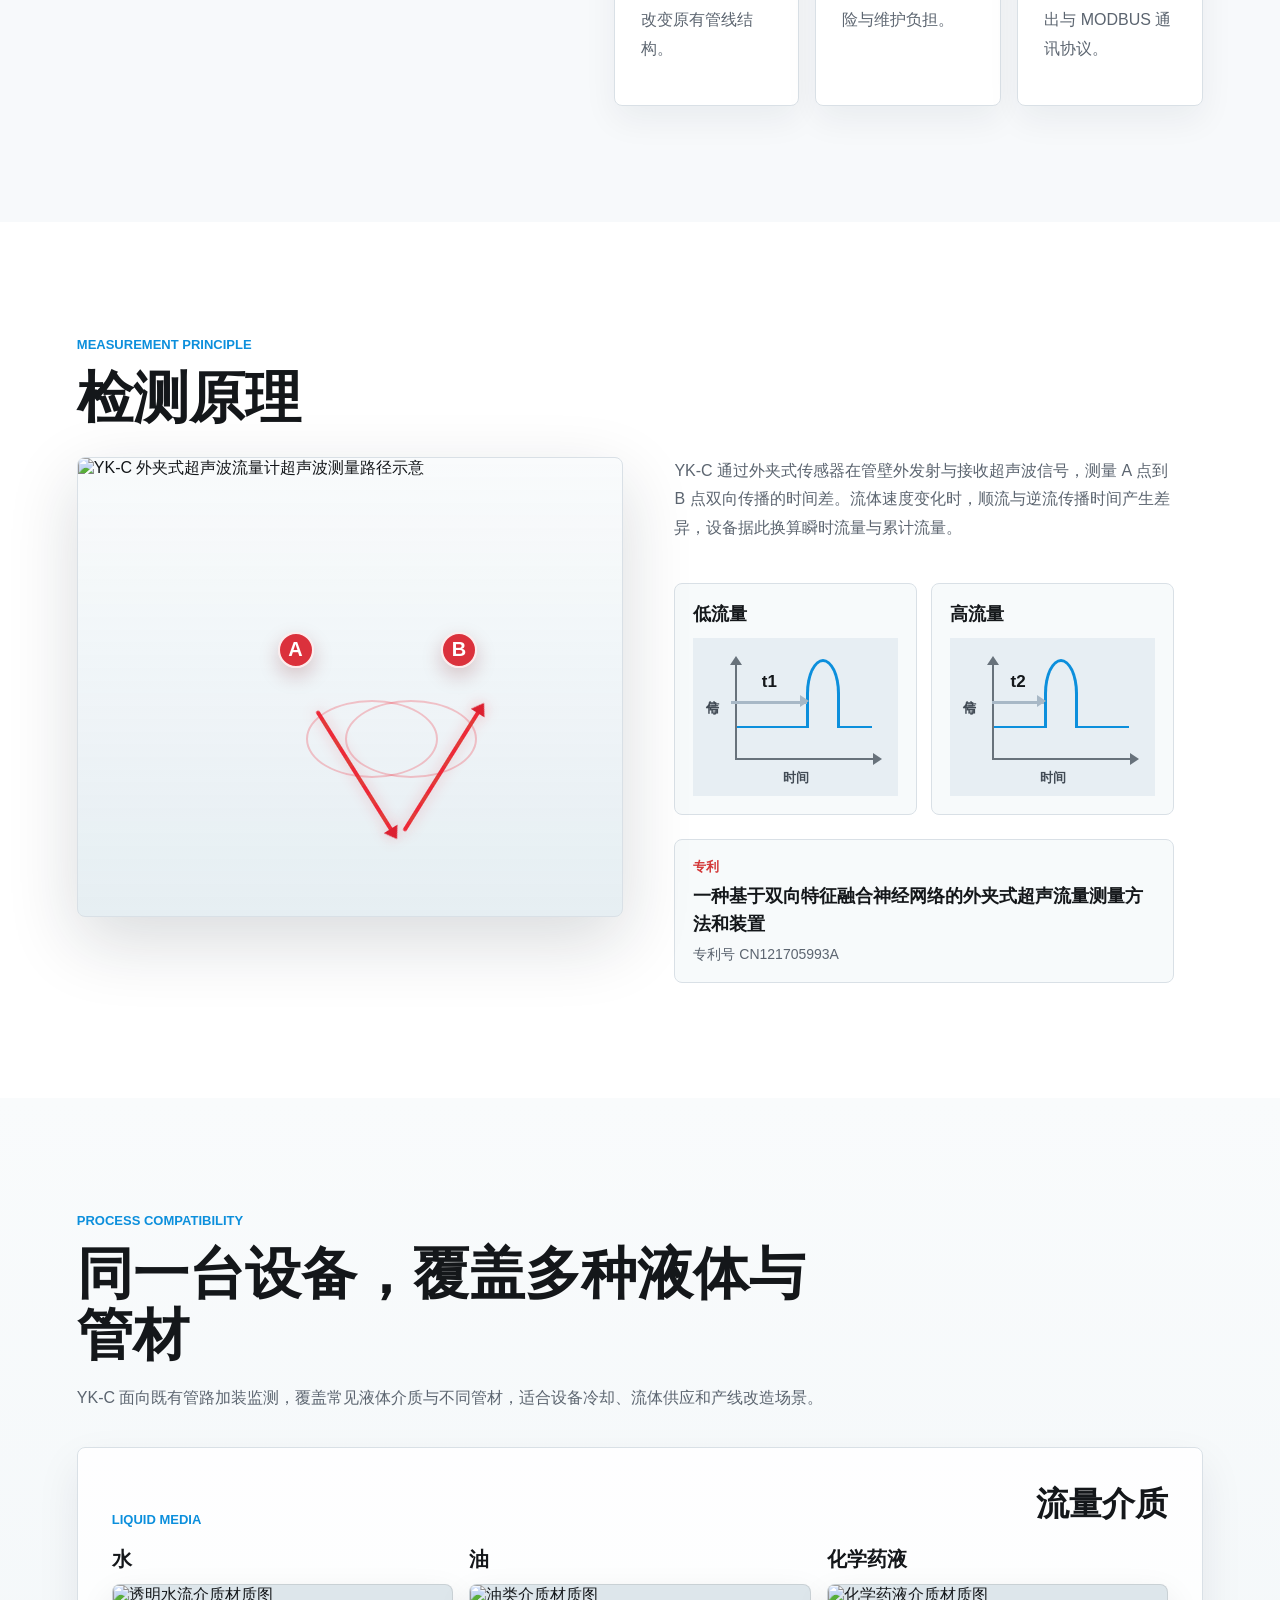
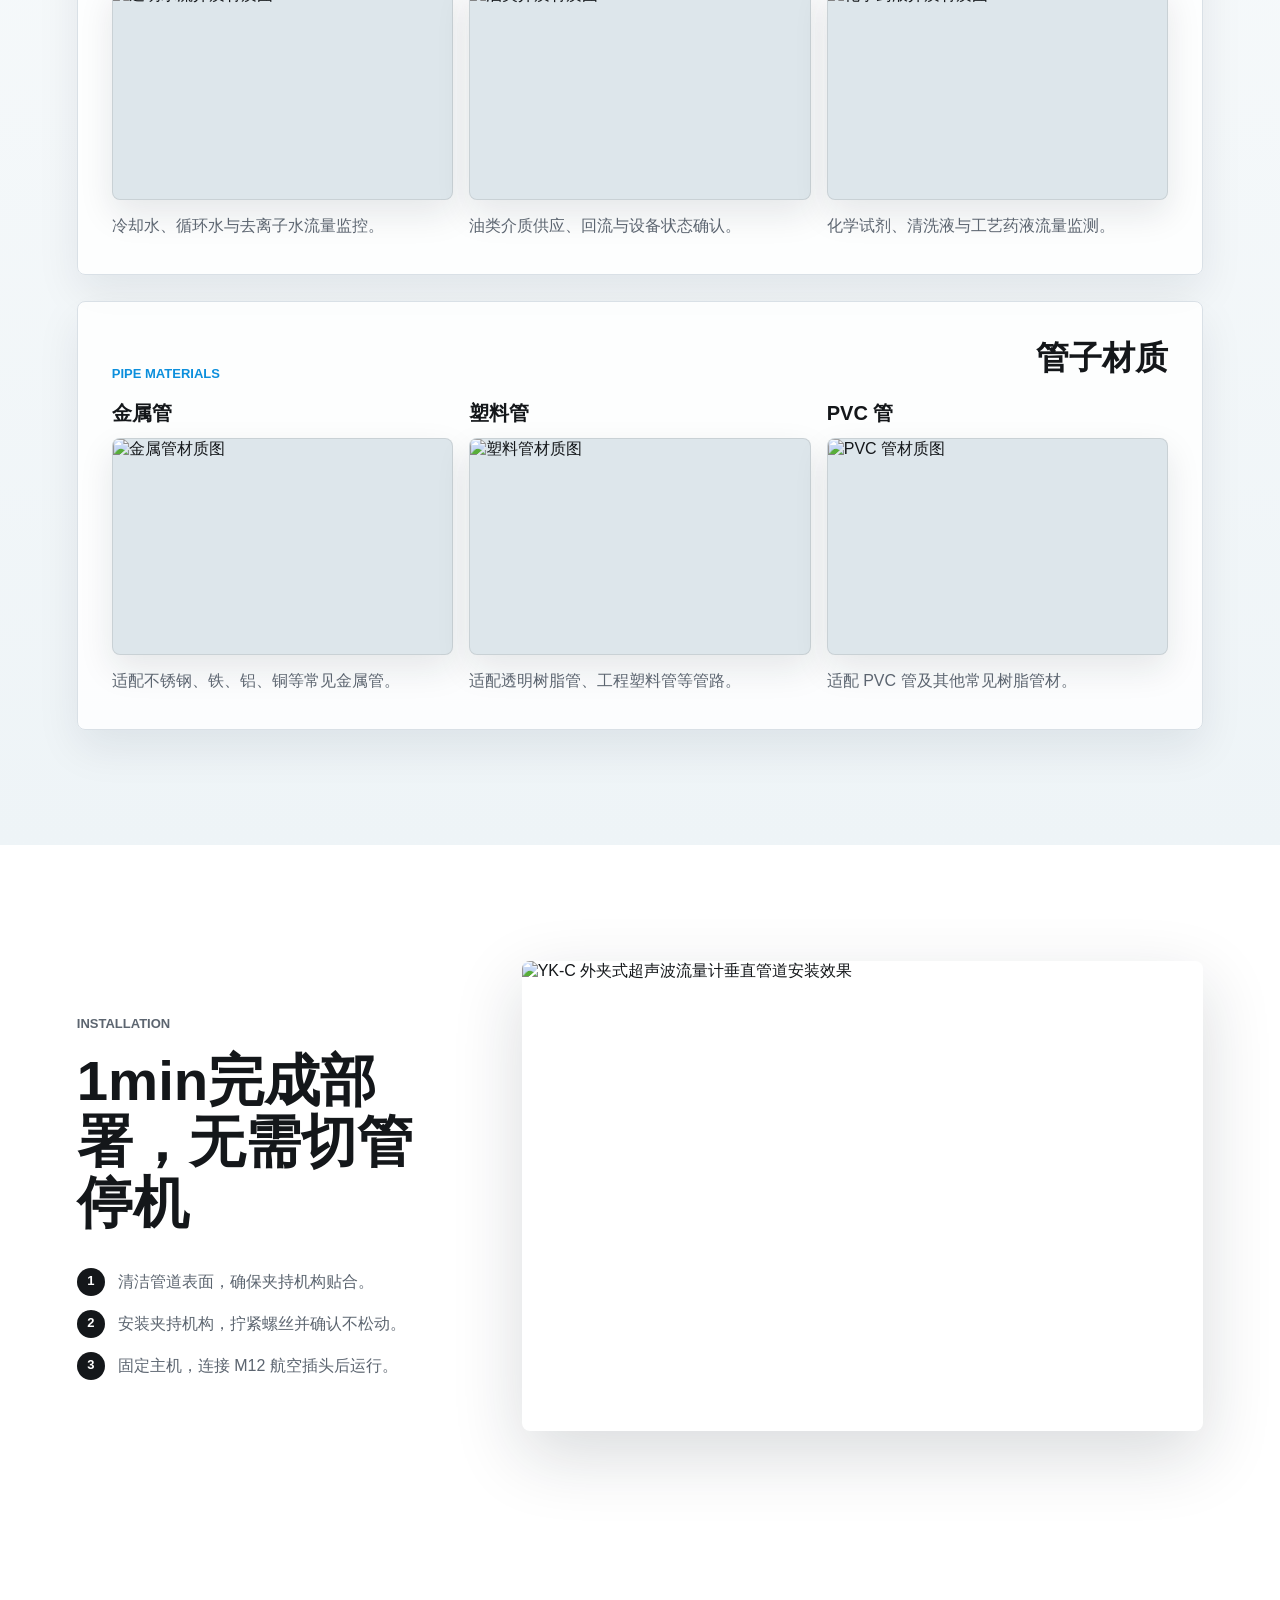
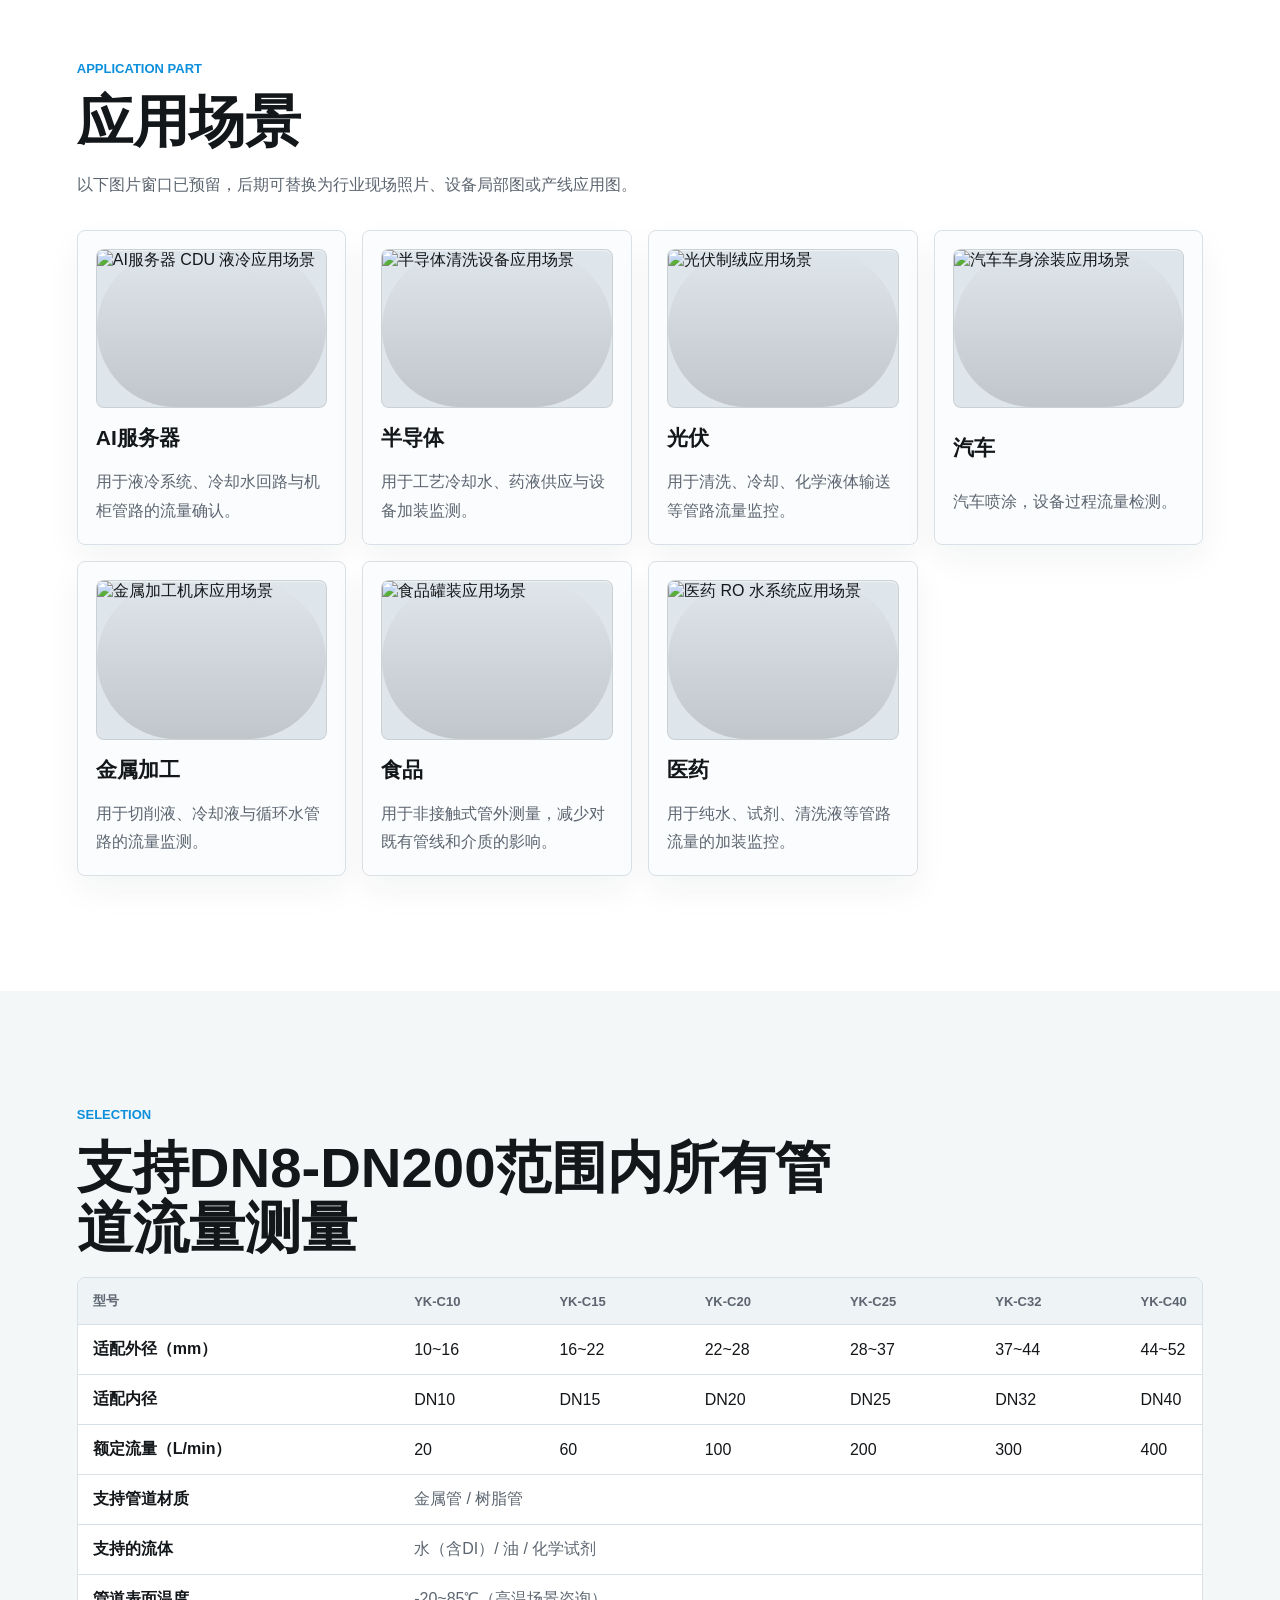
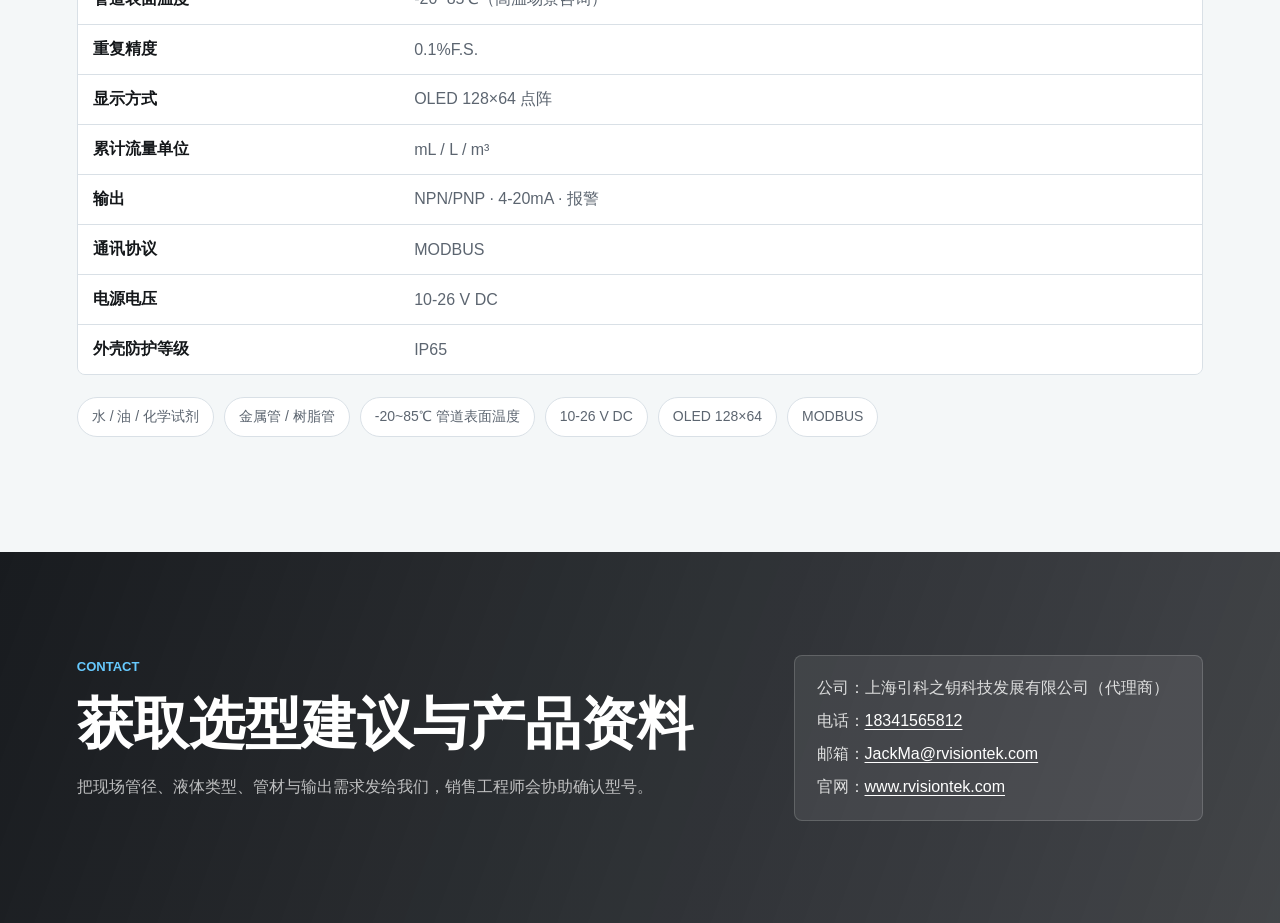
==== commit 1b14d454: "更新产品目录和型号表" ====
--- a/index.html
+++ b/index.html
@@ -345,19 +345,16 @@
             <thead>
               <tr>
                 <th>型号</th>
-                <th>YK-C1016</th>
-                <th>YK-C1622</th>
-                <th>YK-C2228</th>
-                <th>YK-C2837</th>
-                <th>YK-C3744</th>
-                <th>YK-C4452</th>
-                <th>YK-C5265</th>
-                <th>YK-C6683</th>
-                <th>YK-C83100</th>
-                <th>YK-C101127</th>
-                <th>YK-C127152</th>
-                <th>YK-C152191</th>
-                <th>YK-C191220</th>
+                <th>YK-C10</th>
+                <th>YK-C15</th>
+                <th>YK-C20</th>
+                <th>YK-C25</th>
+                <th>YK-C32</th>
+                <th>YK-C40</th>
+                <th>YK-C50</th>
+                <th>YK-C65</th>
+                <th>YK-C80</th>
+                <th>YK-C100</th>
               </tr>
             </thead>
             <tbody>
@@ -373,9 +370,6 @@
                 <td>66~83</td>
                 <td>83~101</td>
                 <td>101~127</td>
-                <td>127~152</td>
-                <td>152~191</td>
-                <td>191~220</td>
               </tr>
               <tr>
                 <td>适配内径</td>
@@ -389,9 +383,6 @@
                 <td>DN65</td>
                 <td>DN80</td>
                 <td>DN100</td>
-                <td>DN125</td>
-                <td>DN150</td>
-                <td>DN200</td>
               </tr>
               <tr>
                 <td>额定流量（L/min）</td>
@@ -405,9 +396,6 @@
                 <td>1000</td>
                 <td>1600</td>
                 <td>2700</td>
-                <td>4000</td>
-                <td>6000</td>
-                <td>10000</td>
               </tr>
               <tr>
                 <td>支持管道材质</td>
--- a/styles.css
+++ b/styles.css
@@ -64,10 +64,7 @@
 .brand-logo {
   width: 124px;
   height: 46px;
-  padding: 5px 8px;
-  border: 1px solid rgba(255, 255, 255, 0.5);
-  border-radius: 8px;
-  background: rgba(255, 255, 255, 0.94);
+  border-radius: 8px;
   object-fit: contain;
 }
 
@@ -1093,7 +1090,6 @@
   .brand-logo {
     width: 96px;
     height: 38px;
-    padding: 4px 7px;
   }
 
   .nav-cta {
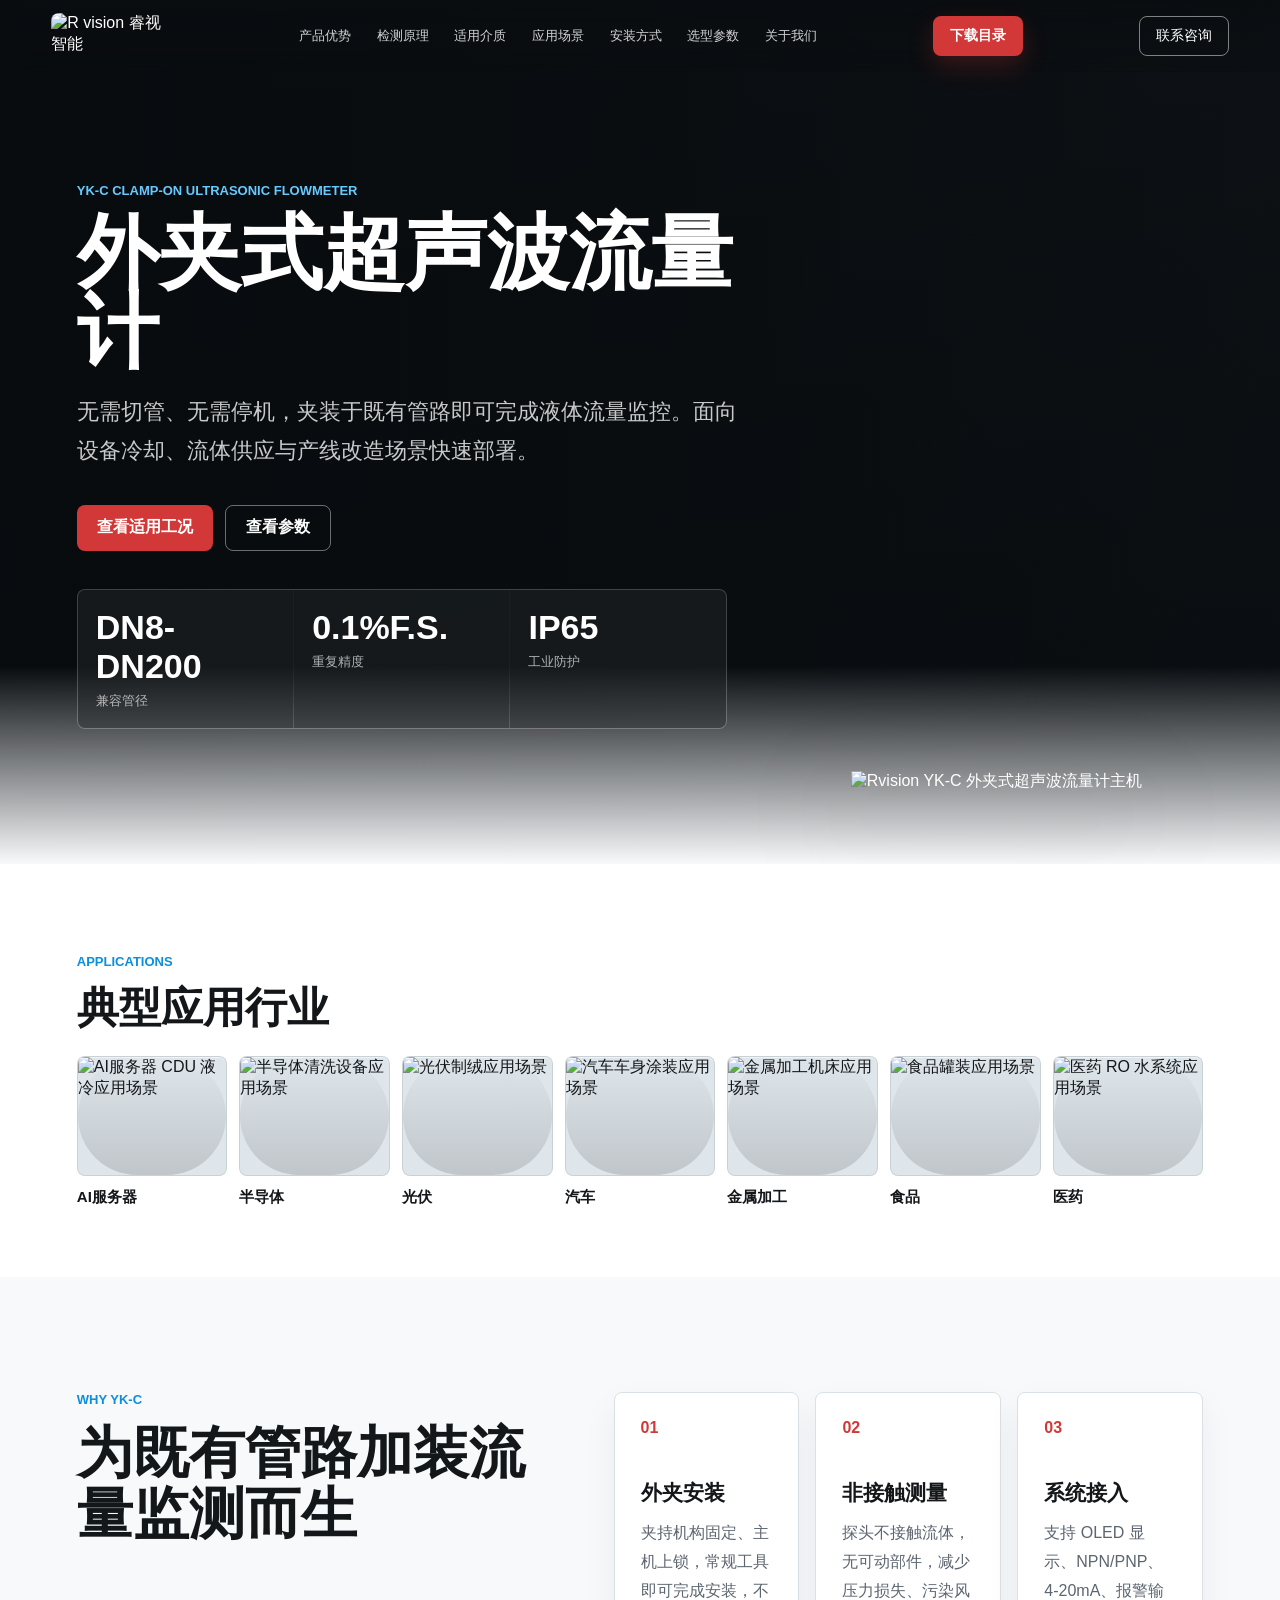
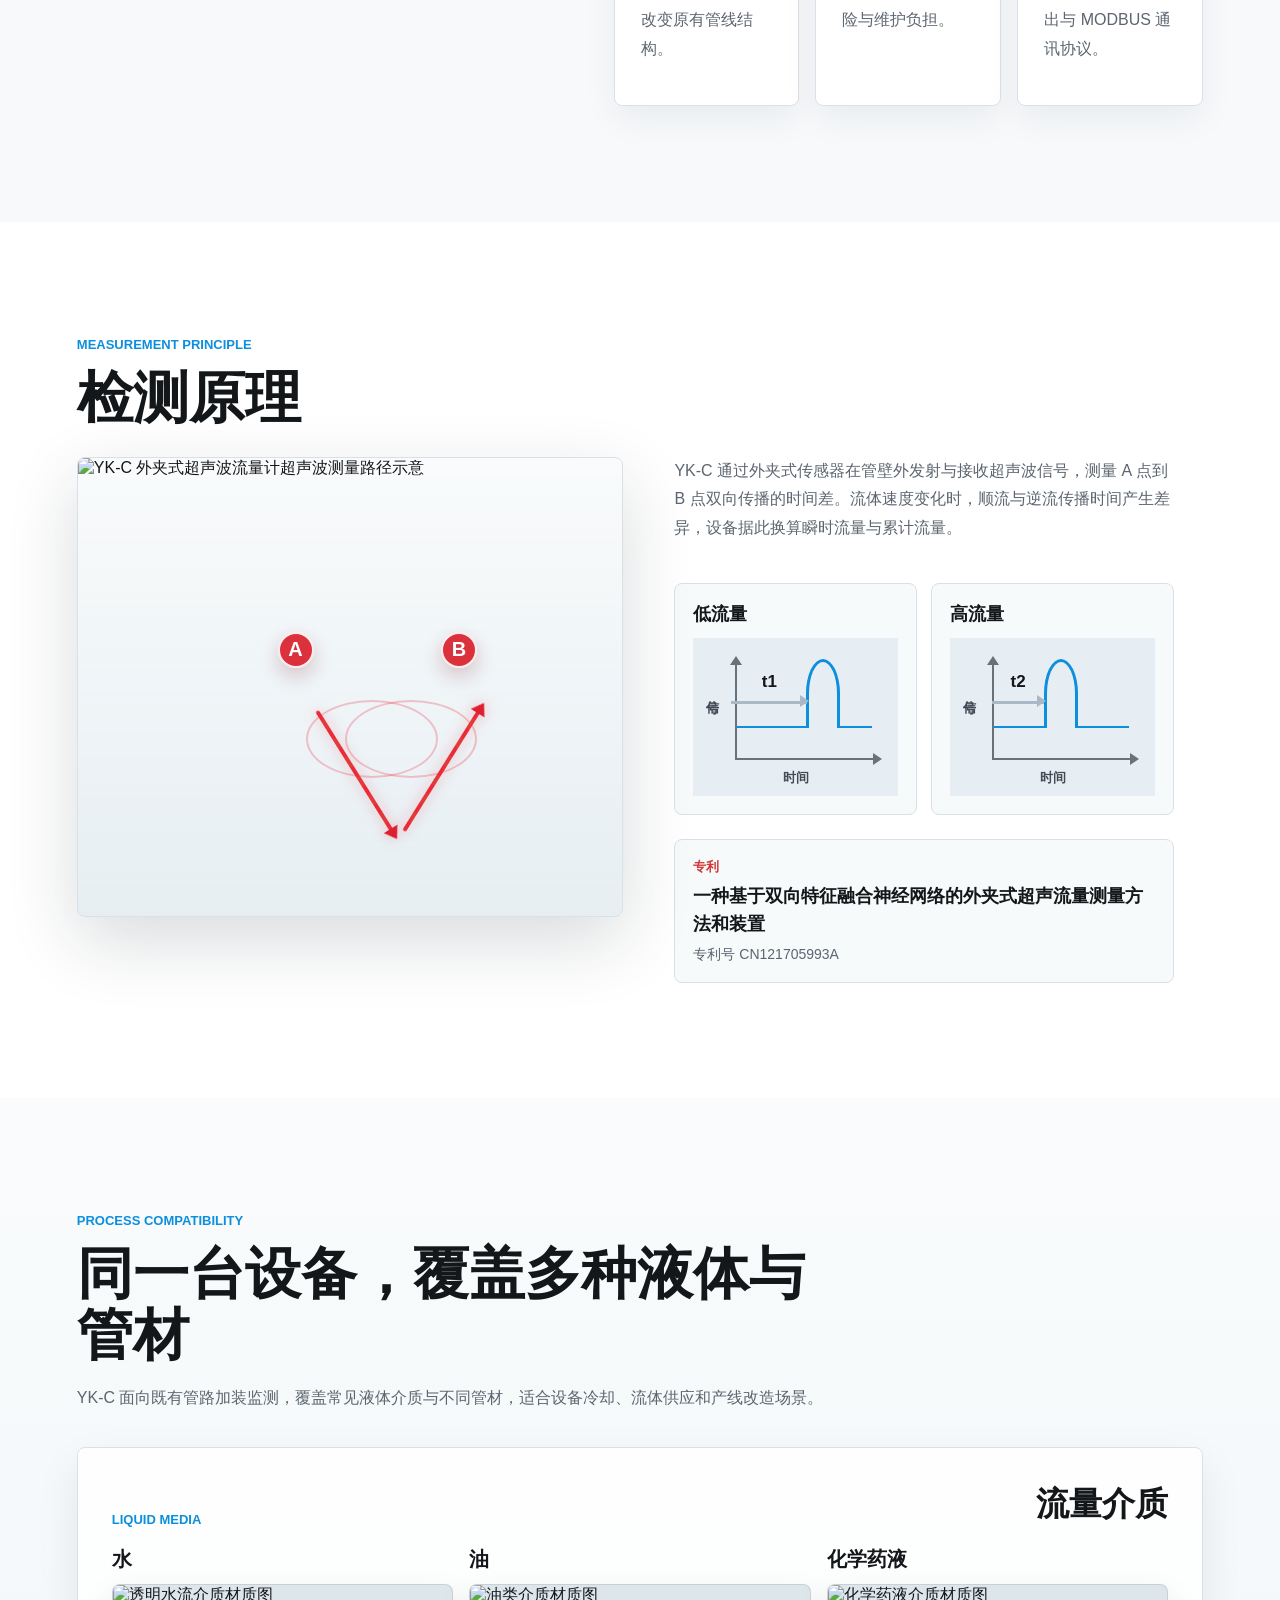
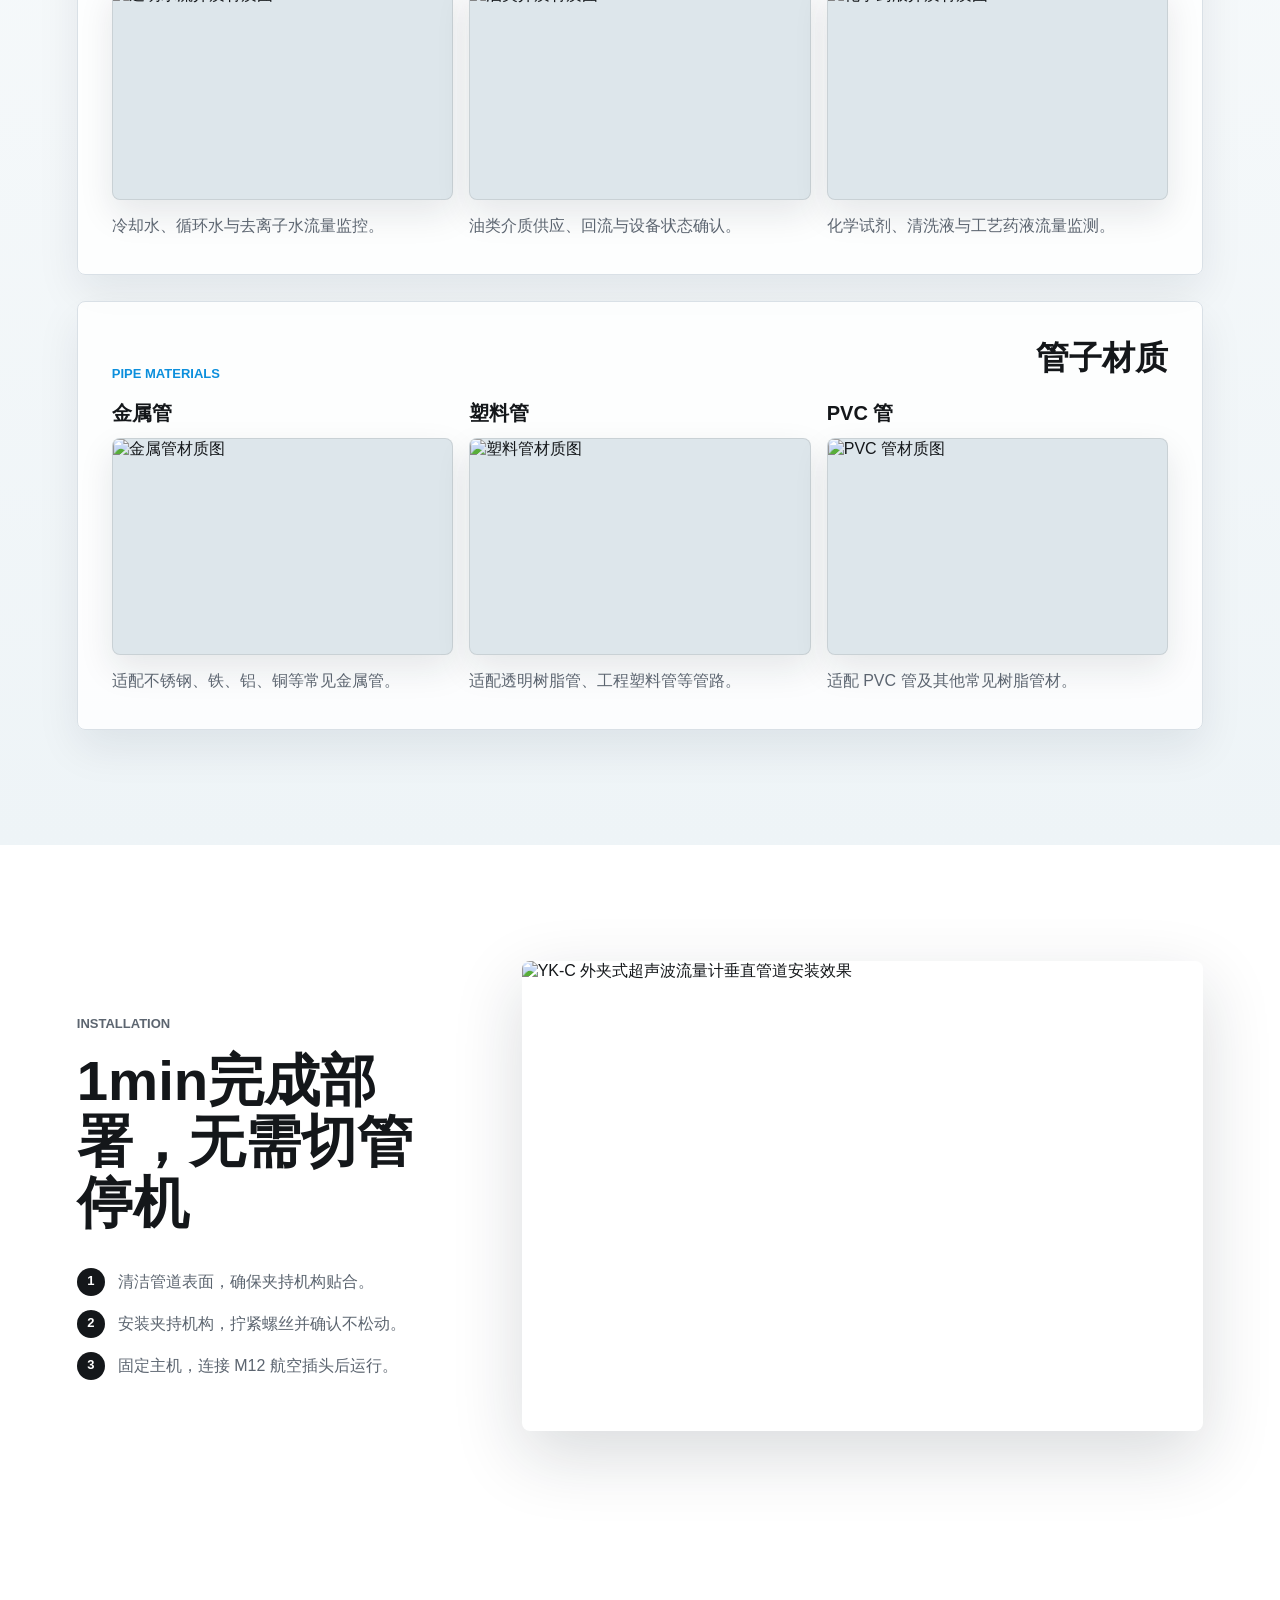
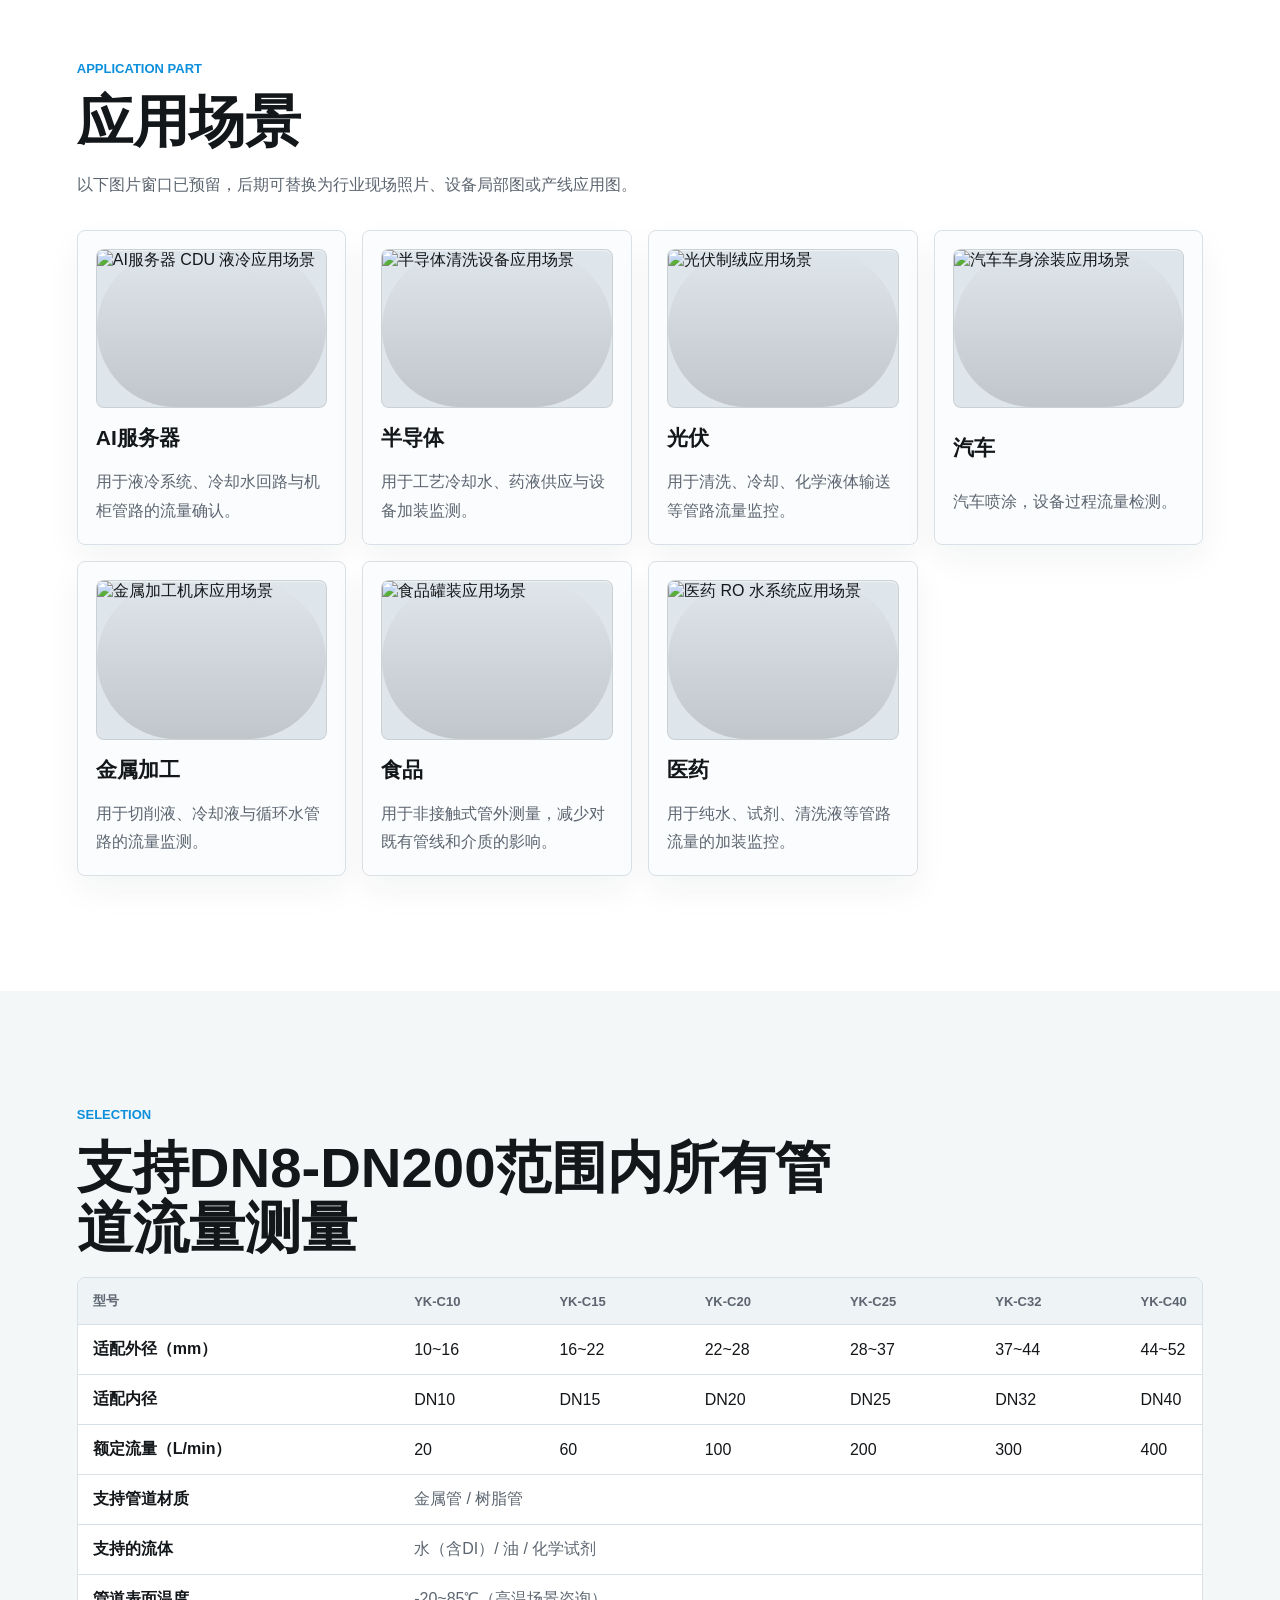
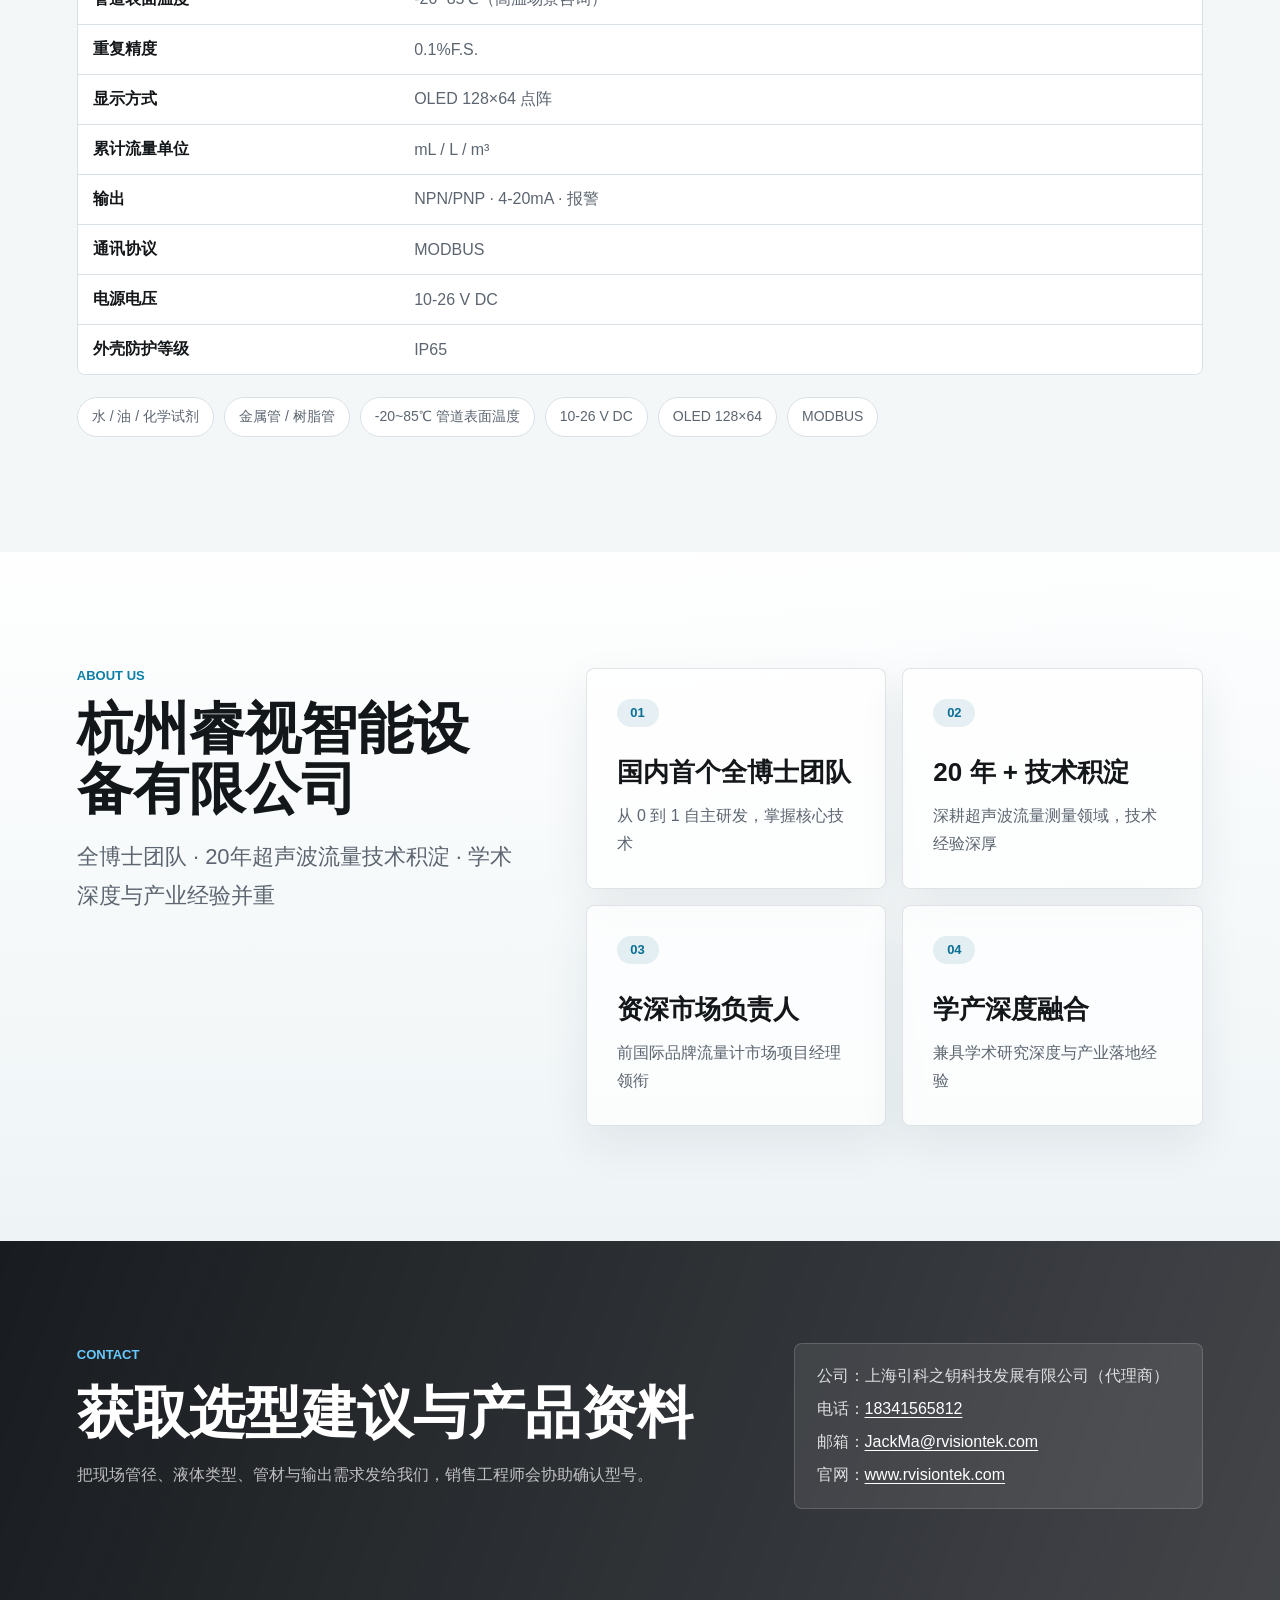
==== commit f0606a61: "新增关于我们板块并更新目录" ====
--- a/index.html
+++ b/index.html
@@ -26,6 +26,7 @@
         <a href="#applications">应用场景</a>
         <a href="#install">安装方式</a>
         <a href="#specs">选型参数</a>
+        <a href="#about">关于我们</a>
       </nav>
       <a class="catalog-cta" href="/catalog-download/">下载目录</a>
       <a class="nav-cta" href="#contact">联系咨询</a>
@@ -450,6 +451,36 @@
         </div>
       </section>
 
+      <section class="section about-section" id="about">
+        <div class="about-intro">
+          <p class="eyebrow">About Us</p>
+          <h2>杭州睿视智能设备有限公司</h2>
+          <p class="about-lead">全博士团队 · 20年超声波流量技术积淀 · 学术深度与产业经验并重</p>
+        </div>
+        <div class="about-grid" aria-label="公司能力">
+          <article class="about-item">
+            <span>01</span>
+            <h3>国内首个全博士团队</h3>
+            <p>从 0 到 1 自主研发，掌握核心技术</p>
+          </article>
+          <article class="about-item">
+            <span>02</span>
+            <h3>20 年 + 技术积淀</h3>
+            <p>深耕超声波流量测量领域，技术经验深厚</p>
+          </article>
+          <article class="about-item">
+            <span>03</span>
+            <h3>资深市场负责人</h3>
+            <p>前国际品牌流量计市场项目经理领衔</p>
+          </article>
+          <article class="about-item">
+            <span>04</span>
+            <h3>学产深度融合</h3>
+            <p>兼具学术研究深度与产业落地经验</p>
+          </article>
+        </div>
+      </section>
+
       <section class="contact-section" id="contact">
         <div>
           <p class="eyebrow">Contact</p>
--- a/styles.css
+++ b/styles.css
@@ -991,6 +991,77 @@
   font-size: 14px;
 }
 
+.about-section {
+  display: grid;
+  grid-template-columns: minmax(280px, 0.72fr) minmax(0, 1fr);
+  gap: clamp(32px, 5vw, 72px);
+  align-items: start;
+  background:
+    linear-gradient(180deg, rgba(255, 255, 255, 0.96), rgba(238, 244, 246, 0.92)),
+    radial-gradient(circle at 86% 12%, rgba(13, 138, 185, 0.13), transparent 34%),
+    #eef4f6;
+}
+
+.about-intro {
+  position: sticky;
+  top: 96px;
+}
+
+.about-intro .eyebrow {
+  color: #0d7ea8;
+}
+
+.about-intro h2 {
+  max-width: 520px;
+}
+
+.about-lead {
+  max-width: 520px;
+  color: var(--muted);
+  font-size: clamp(17px, 2vw, 22px);
+  line-height: 1.75;
+}
+
+.about-grid {
+  display: grid;
+  grid-template-columns: repeat(2, minmax(0, 1fr));
+  gap: 16px;
+}
+
+.about-item {
+  min-height: 190px;
+  padding: clamp(22px, 3vw, 30px);
+  border: 1px solid rgba(18, 44, 58, 0.12);
+  border-radius: 8px;
+  background: rgba(255, 255, 255, 0.72);
+  box-shadow: 0 18px 46px rgba(27, 54, 68, 0.08);
+}
+
+.about-item span {
+  display: inline-flex;
+  align-items: center;
+  justify-content: center;
+  width: 42px;
+  height: 28px;
+  margin-bottom: 28px;
+  border-radius: 999px;
+  color: #0b6f95;
+  background: rgba(11, 111, 149, 0.1);
+  font-size: 13px;
+  font-weight: 800;
+}
+
+.about-item h3 {
+  margin-bottom: 12px;
+  font-size: clamp(20px, 2.2vw, 26px);
+}
+
+.about-item p {
+  margin-bottom: 0;
+  color: var(--muted);
+  line-height: 1.75;
+}
+
 .contact-section {
   display: grid;
   grid-template-columns: minmax(280px, 0.8fr) minmax(260px, 0.48fr);
@@ -1052,15 +1123,24 @@
   .intro-band,
   .principle-layout,
   .media-section,
+  .about-section,
   .contact-section {
     grid-template-columns: 1fr;
   }
 
+  .about-intro {
+    position: static;
+  }
+
   .material-grid {
     grid-template-columns: 1fr;
   }
 
   .application-grid {
+    grid-template-columns: repeat(2, minmax(0, 1fr));
+  }
+
+  .about-grid {
     grid-template-columns: repeat(2, minmax(0, 1fr));
   }
 
@@ -1126,6 +1206,14 @@
   .section,
   .contact-section {
     padding-inline: 18px;
+  }
+
+  .about-grid {
+    grid-template-columns: 1fr;
+  }
+
+  .about-item {
+    min-height: auto;
   }
 
   .application-nav-section {
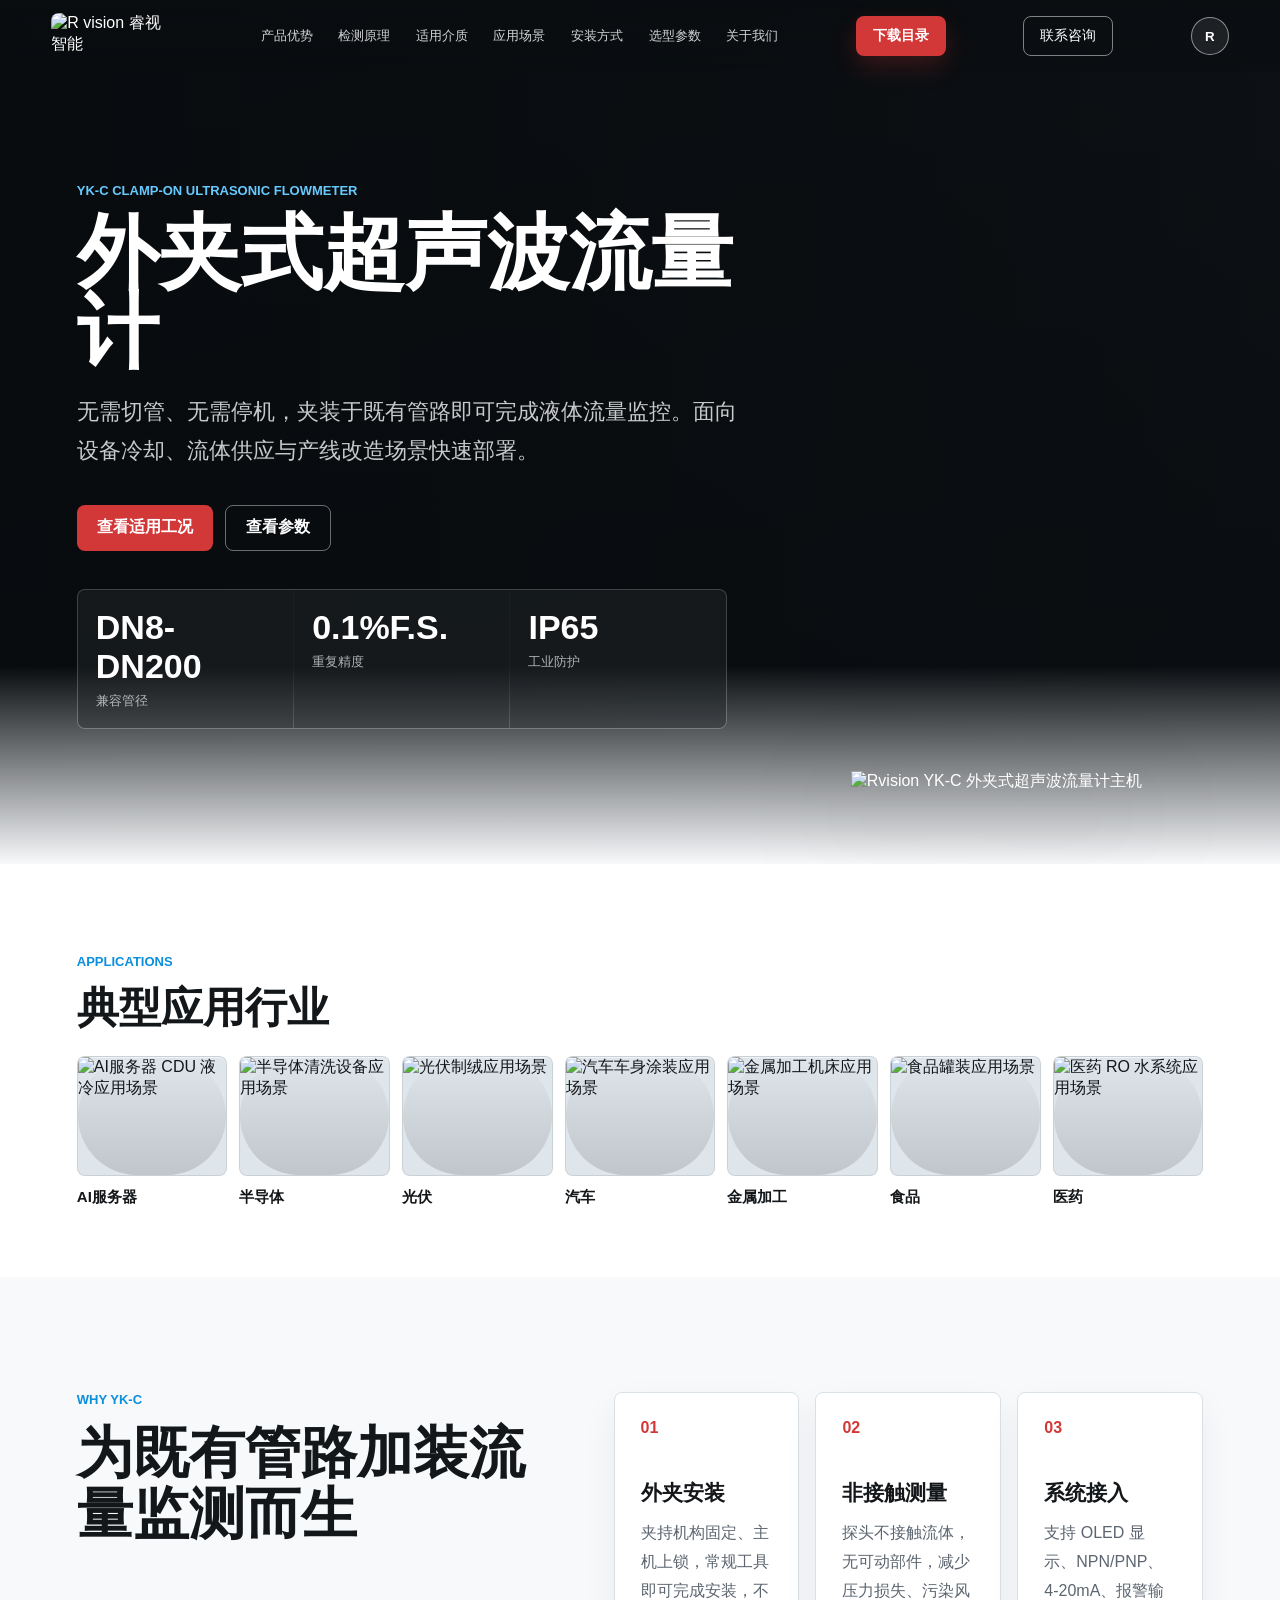
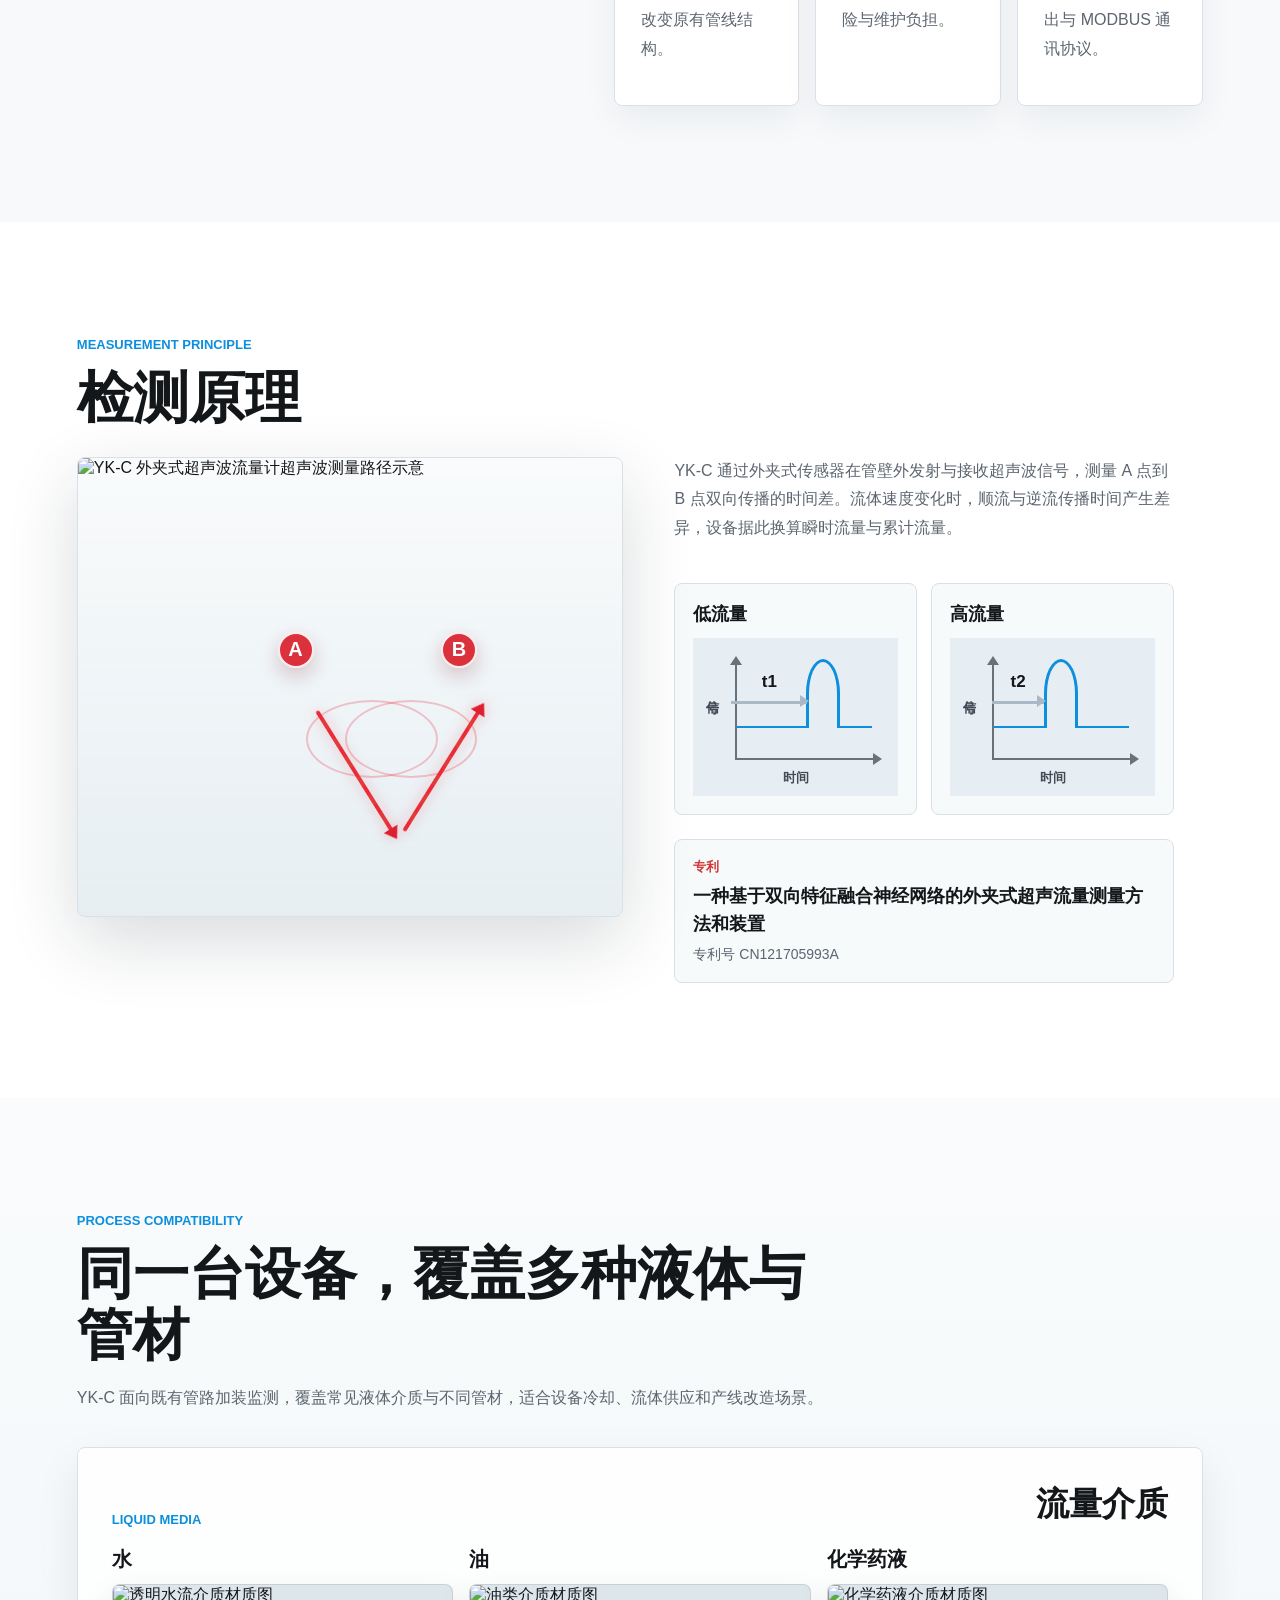
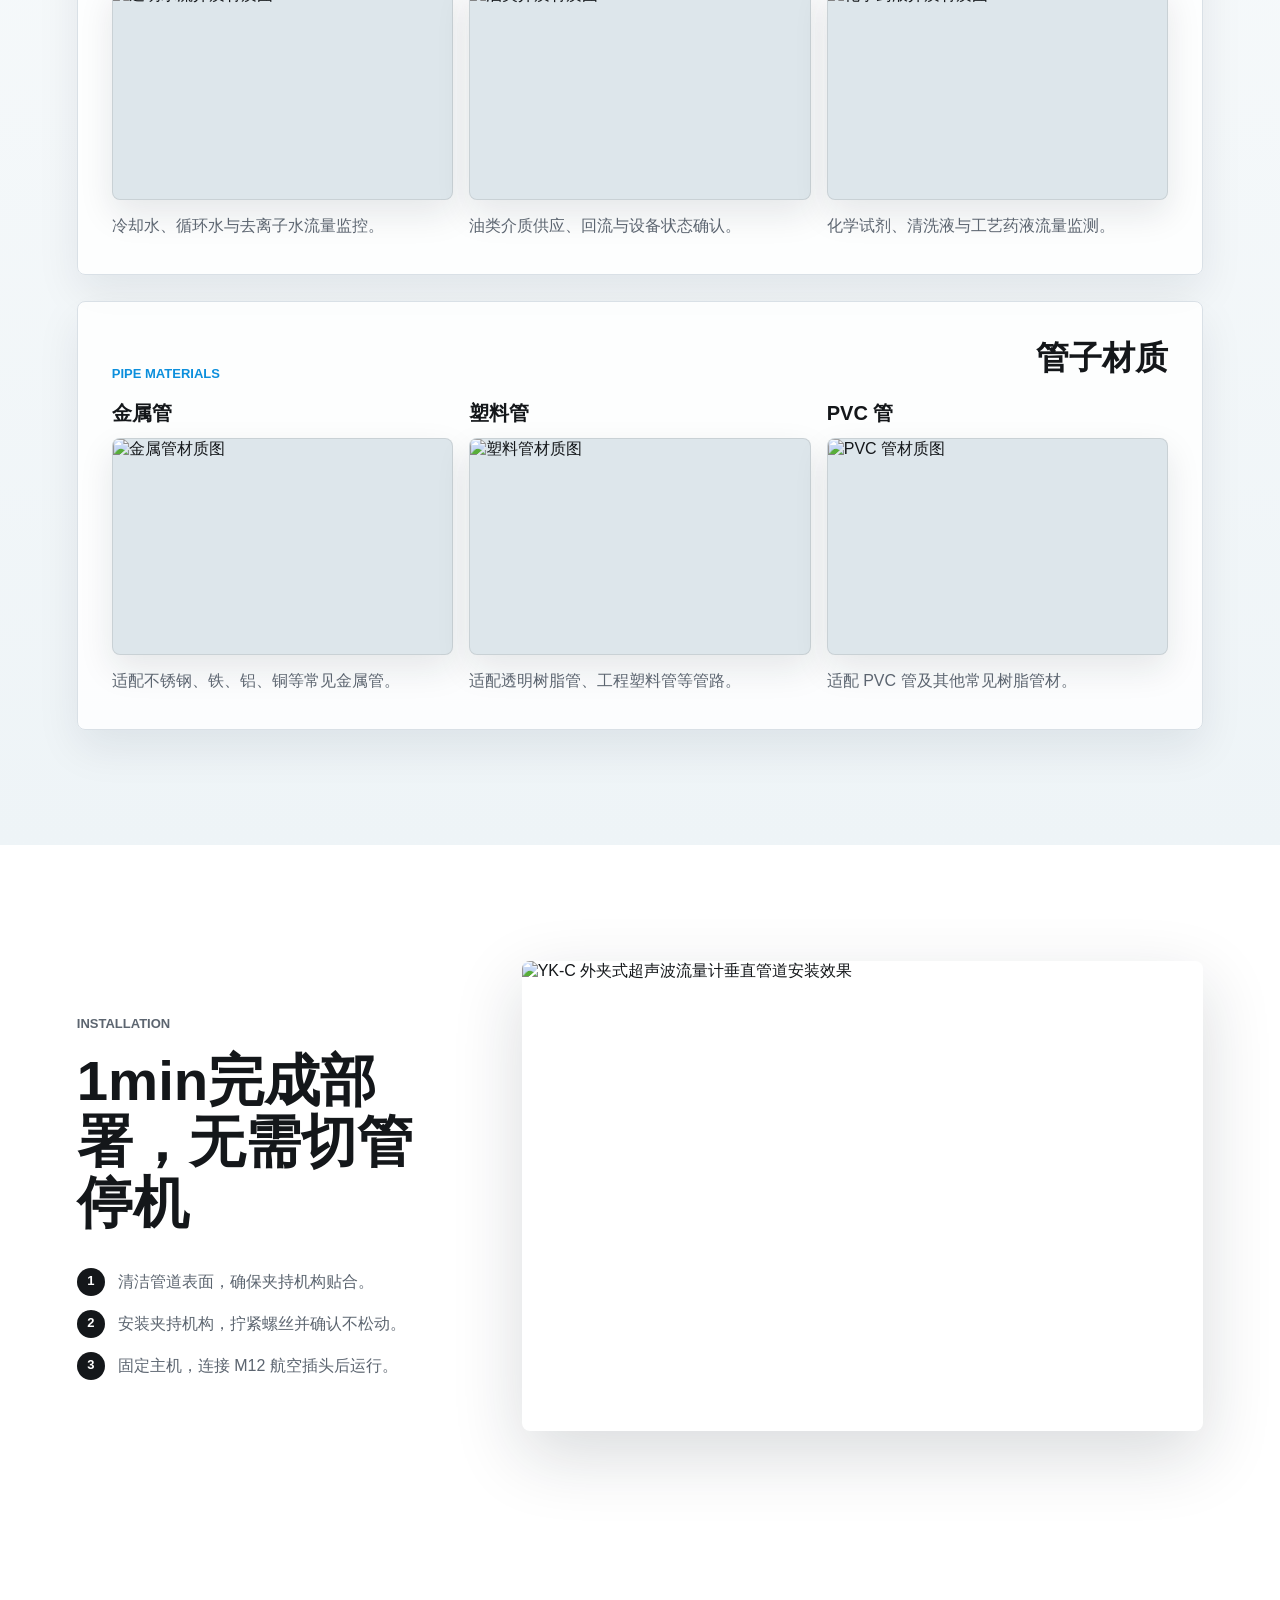
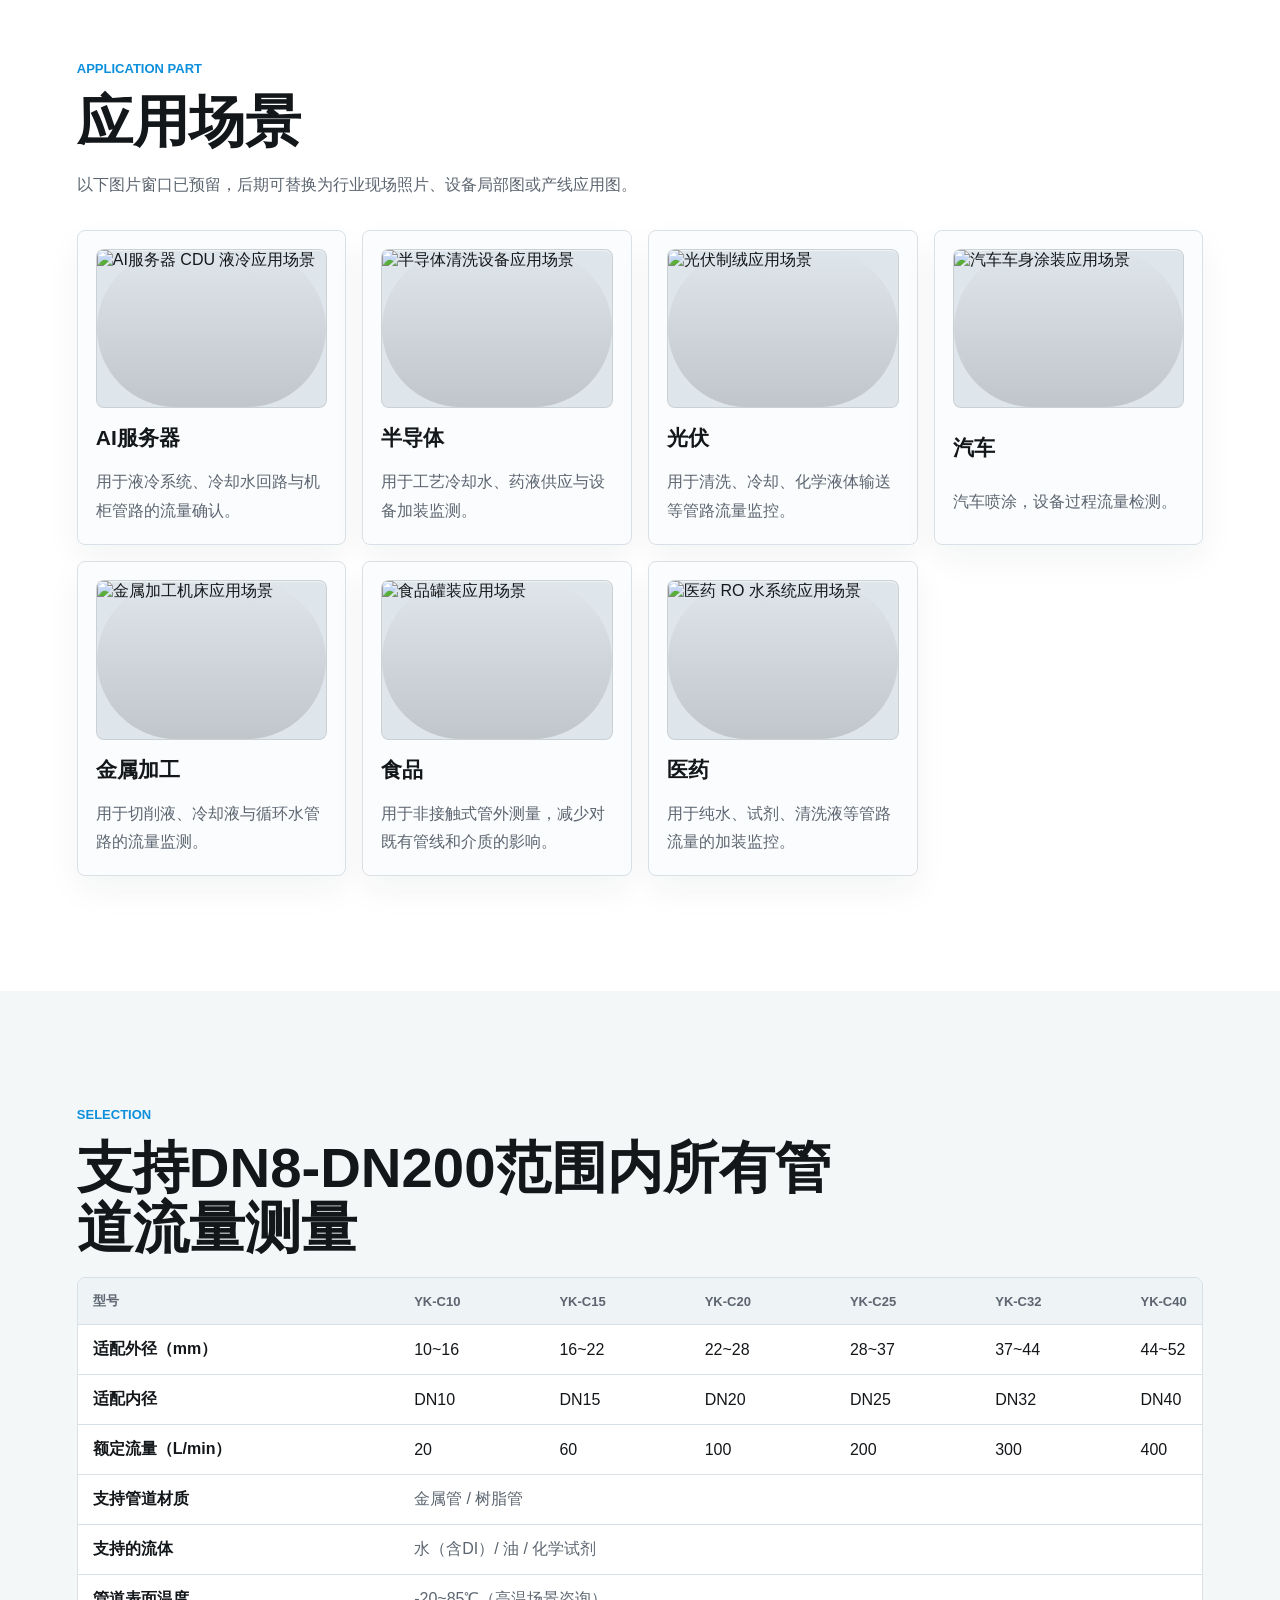
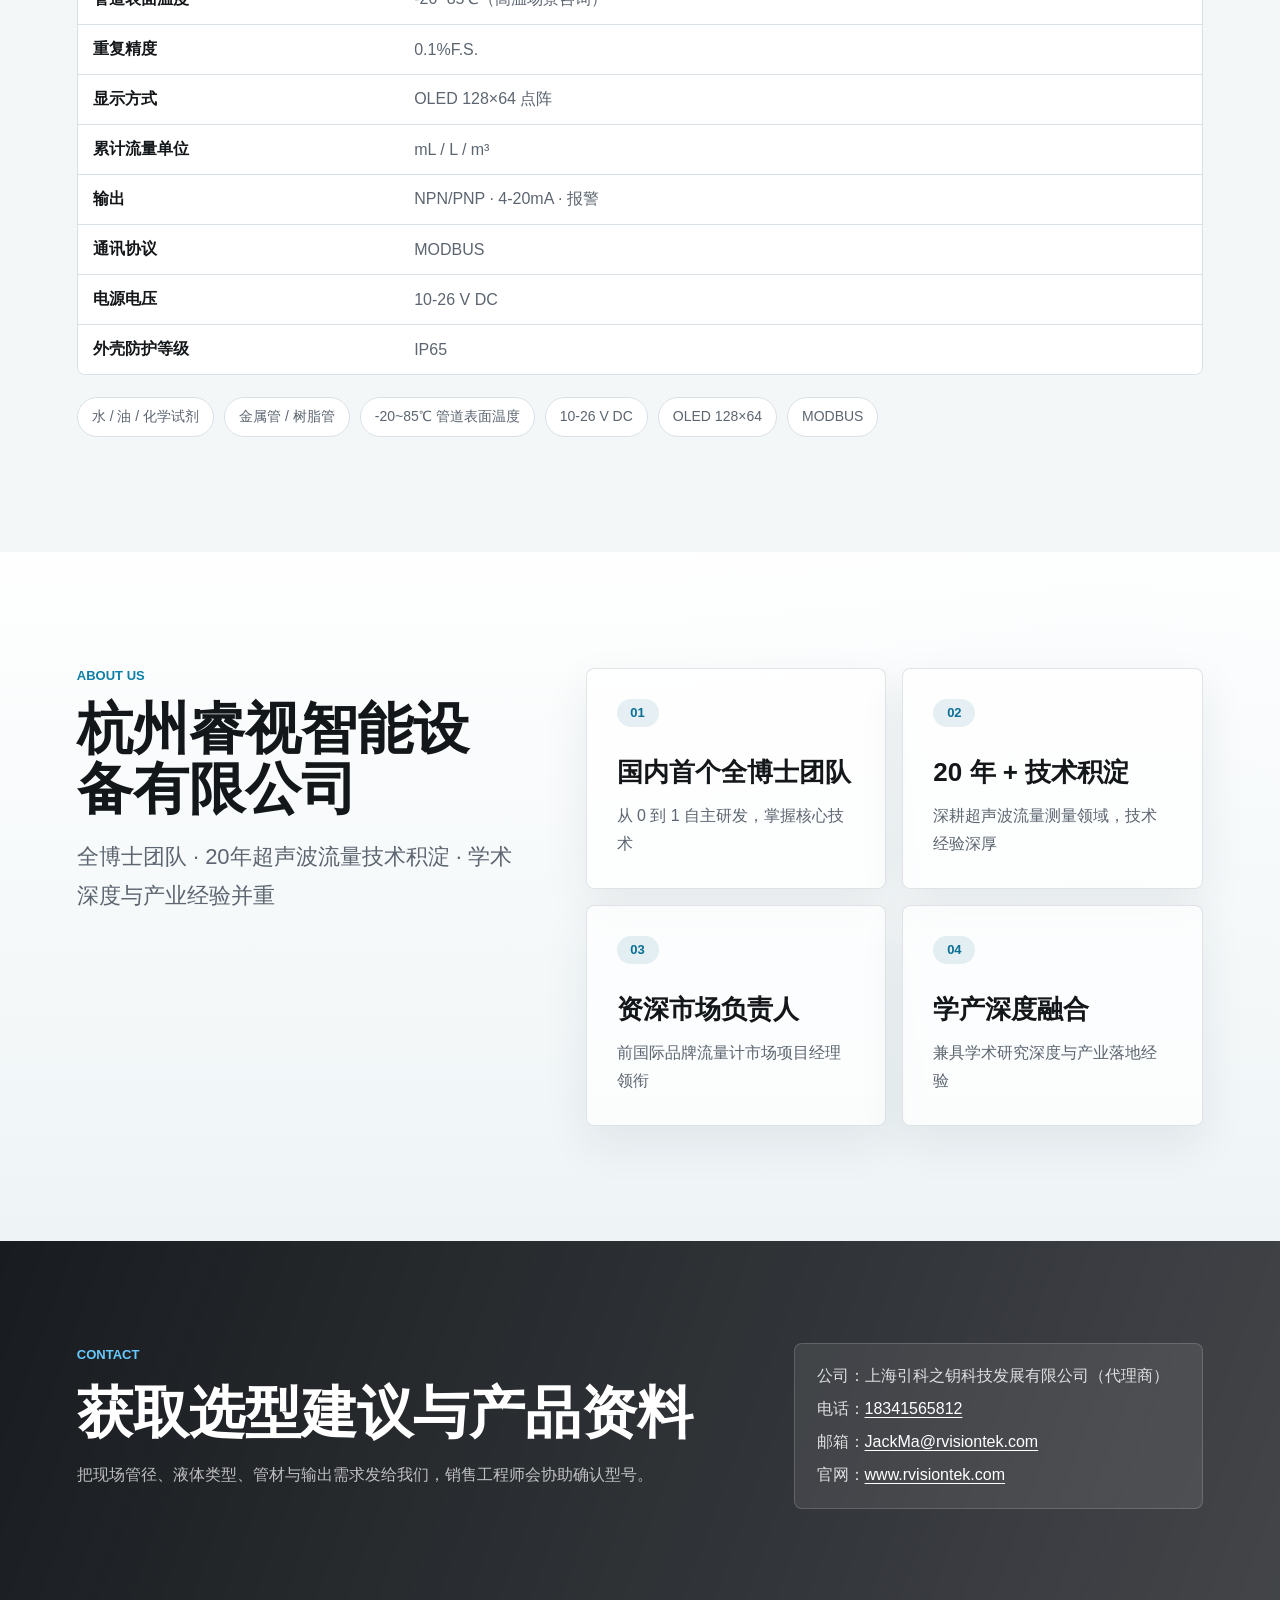
==== commit e8828150: "新增会员注册登录与目录下载保护" ====
--- a/index.html
+++ b/index.html
@@ -30,6 +30,18 @@
       </nav>
       <a class="catalog-cta" href="/catalog-download/">下载目录</a>
       <a class="nav-cta" href="#contact">联系咨询</a>
+      <div class="member-menu" data-member-menu data-state="guest">
+        <button class="member-avatar" type="button" aria-label="会员中心" data-member-toggle>
+          <span data-member-initial>R</span>
+        </button>
+        <div class="member-dropdown" aria-label="会员操作">
+          <p class="member-status" data-member-status>未登录</p>
+          <button type="button" data-guest data-member-open="login">登录</button>
+          <button type="button" data-guest data-member-open="register">注册</button>
+          <button type="button" data-auth data-member-download>下载目录</button>
+          <button type="button" data-auth data-member-logout>退出登录</button>
+        </div>
+      </div>
     </header>
 
     <main id="top">
@@ -496,6 +508,111 @@
       </section>
     </main>
 
+    <div class="member-modal" data-member-modal hidden>
+      <div class="member-modal-backdrop" data-member-close></div>
+      <section class="member-dialog" role="dialog" aria-modal="true" aria-labelledby="member-dialog-title">
+        <button class="member-close" type="button" aria-label="关闭" data-member-close>×</button>
+        <p class="eyebrow">Member</p>
+        <h2 id="member-dialog-title" data-member-title>会员登录</h2>
+        <p class="member-message" data-member-message></p>
+
+        <form class="member-form" data-member-view="login">
+          <label>
+            邮箱
+            <input name="email" type="email" autocomplete="email" required />
+          </label>
+          <label>
+            密码
+            <input name="password" type="password" autocomplete="current-password" required />
+          </label>
+          <button class="member-submit" type="submit">登录</button>
+          <div class="member-switches">
+            <button type="button" data-member-open="register">注册账号</button>
+            <button type="button" data-member-open="reset-request">忘记密码</button>
+          </div>
+        </form>
+
+        <form class="member-form" data-member-view="register" hidden>
+          <div class="member-field-grid">
+            <label>
+              公司
+              <input name="company" type="text" autocomplete="organization" required />
+            </label>
+            <label>
+              邮箱
+              <input name="email" type="email" autocomplete="email" required />
+            </label>
+            <label>
+              手机号
+              <input name="phone" type="tel" autocomplete="tel" required />
+            </label>
+            <label>
+              姓
+              <input name="last_name" type="text" autocomplete="family-name" required />
+            </label>
+            <label>
+              名
+              <input name="first_name" type="text" autocomplete="given-name" />
+            </label>
+            <label>
+              部门
+              <input name="department" type="text" autocomplete="organization-title" />
+            </label>
+            <label>
+              需求
+              <select name="demand" required>
+                <option value="quote">询价</option>
+                <option value="technical">技术咨询</option>
+                <option value="sample">样品测试</option>
+              </select>
+            </label>
+            <label>
+              密码
+              <input name="password" type="password" autocomplete="new-password" minlength="8" required />
+            </label>
+          </div>
+          <button class="member-submit" type="submit">发送邮箱验证码</button>
+          <div class="member-switches">
+            <button type="button" data-member-open="login">已有账号，去登录</button>
+          </div>
+        </form>
+
+        <form class="member-form" data-member-view="register-code" hidden>
+          <label>
+            邮箱验证码
+            <input name="code" type="text" inputmode="numeric" maxlength="6" required />
+          </label>
+          <button class="member-submit" type="submit">完成注册</button>
+          <div class="member-switches">
+            <button type="button" data-member-open="register">重新填写注册信息</button>
+          </div>
+        </form>
+
+        <form class="member-form" data-member-view="reset-request" hidden>
+          <label>
+            注册邮箱
+            <input name="email" type="email" autocomplete="email" required />
+          </label>
+          <button class="member-submit" type="submit">发送找回验证码</button>
+          <div class="member-switches">
+            <button type="button" data-member-open="login">返回登录</button>
+          </div>
+        </form>
+
+        <form class="member-form" data-member-view="reset-code" hidden>
+          <label>
+            邮箱验证码
+            <input name="code" type="text" inputmode="numeric" maxlength="6" required />
+          </label>
+          <label>
+            新密码
+            <input name="password" type="password" autocomplete="new-password" minlength="8" required />
+          </label>
+          <button class="member-submit" type="submit">重置密码</button>
+        </form>
+      </section>
+    </div>
+
     <script src="script.js"></script>
   </body>
 </html>
--- a/styles.css
+++ b/styles.css
@@ -77,7 +77,9 @@
 
 .nav-links a,
 .catalog-cta,
-.nav-cta {
+.nav-cta,
+.member-avatar,
+.member-dropdown button {
   transition: color 180ms ease, border-color 180ms ease, background 180ms ease;
 }
 
@@ -110,6 +112,83 @@
 .nav-cta:hover {
   background: #fff;
   color: var(--ink);
+}
+
+.member-menu {
+  position: relative;
+  display: inline-flex;
+  align-items: center;
+}
+
+.member-avatar {
+  display: inline-flex;
+  align-items: center;
+  justify-content: center;
+  width: 38px;
+  height: 38px;
+  border: 1px solid rgba(255, 255, 255, 0.5);
+  border-radius: 999px;
+  color: #fff;
+  background: rgba(255, 255, 255, 0.08);
+  font-weight: 800;
+  cursor: pointer;
+}
+
+.member-menu[data-state="logged-in"] .member-avatar {
+  border-color: rgba(103, 202, 255, 0.72);
+  background: rgba(103, 202, 255, 0.16);
+}
+
+.member-dropdown {
+  position: absolute;
+  top: calc(100% + 12px);
+  right: 0;
+  display: grid;
+  gap: 6px;
+  width: 176px;
+  padding: 12px;
+  border: 1px solid rgba(255, 255, 255, 0.2);
+  border-radius: 8px;
+  background: rgba(15, 18, 22, 0.94);
+  box-shadow: 0 22px 56px rgba(0, 0, 0, 0.25);
+  opacity: 0;
+  pointer-events: none;
+  transform: translateY(-4px);
+  transition: opacity 160ms ease, transform 160ms ease;
+}
+
+.member-menu:hover .member-dropdown,
+.member-menu.is-open .member-dropdown {
+  opacity: 1;
+  pointer-events: auto;
+  transform: translateY(0);
+}
+
+.member-status {
+  margin: 0 0 4px;
+  color: rgba(255, 255, 255, 0.68);
+  font-size: 13px;
+  line-height: 1.35;
+}
+
+.member-dropdown button {
+  width: 100%;
+  padding: 9px 10px;
+  border: 0;
+  border-radius: 6px;
+  color: #fff;
+  background: rgba(255, 255, 255, 0.08);
+  cursor: pointer;
+  text-align: left;
+}
+
+.member-dropdown button:hover {
+  background: rgba(255, 255, 255, 0.18);
+}
+
+.member-menu[data-state="guest"] [data-auth],
+.member-menu[data-state="logged-in"] [data-guest] {
+  display: none;
 }
 
 .hero {
@@ -1062,6 +1141,145 @@
   line-height: 1.75;
 }
 
+.member-modal[hidden] {
+  display: none;
+}
+
+.member-modal {
+  position: fixed;
+  inset: 0;
+  z-index: 80;
+  display: grid;
+  place-items: center;
+  padding: 22px;
+}
+
+.member-modal-backdrop {
+  position: absolute;
+  inset: 0;
+  background: rgba(8, 12, 16, 0.66);
+  backdrop-filter: blur(6px);
+}
+
+.member-dialog {
+  position: relative;
+  z-index: 1;
+  width: min(680px, 100%);
+  max-height: min(760px, calc(100vh - 44px));
+  overflow-y: auto;
+  padding: clamp(24px, 4vw, 38px);
+  border: 1px solid rgba(18, 44, 58, 0.12);
+  border-radius: 8px;
+  background: #fff;
+  box-shadow: 0 28px 80px rgba(0, 0, 0, 0.3);
+}
+
+.member-dialog h2 {
+  margin-bottom: 10px;
+  font-size: clamp(28px, 4vw, 42px);
+}
+
+.member-close {
+  position: absolute;
+  top: 14px;
+  right: 14px;
+  display: inline-flex;
+  align-items: center;
+  justify-content: center;
+  width: 36px;
+  height: 36px;
+  border: 1px solid var(--line);
+  border-radius: 999px;
+  color: var(--ink);
+  background: #fff;
+  font-size: 24px;
+  line-height: 1;
+  cursor: pointer;
+}
+
+.member-message {
+  min-height: 24px;
+  margin-bottom: 16px;
+  color: var(--muted);
+  line-height: 1.55;
+}
+
+.member-message.is-error {
+  color: var(--red);
+}
+
+.member-message.is-success {
+  color: var(--green);
+}
+
+.member-form {
+  display: grid;
+  gap: 14px;
+}
+
+.member-field-grid {
+  display: grid;
+  grid-template-columns: repeat(2, minmax(0, 1fr));
+  gap: 14px;
+}
+
+.member-form label {
+  display: grid;
+  gap: 7px;
+  color: #36414b;
+  font-size: 14px;
+  font-weight: 700;
+}
+
+.member-form input,
+.member-form select {
+  width: 100%;
+  min-height: 44px;
+  padding: 0 12px;
+  border: 1px solid var(--line);
+  border-radius: 8px;
+  color: var(--ink);
+  background: #fff;
+  font: inherit;
+}
+
+.member-form input:focus,
+.member-form select:focus {
+  outline: 2px solid rgba(12, 143, 220, 0.2);
+  border-color: rgba(12, 143, 220, 0.55);
+}
+
+.member-submit {
+  min-height: 46px;
+  border: 0;
+  border-radius: 8px;
+  color: #fff;
+  background: var(--red);
+  font-weight: 800;
+  cursor: pointer;
+}
+
+.member-submit:disabled {
+  opacity: 0.62;
+  cursor: wait;
+}
+
+.member-switches {
+  display: flex;
+  flex-wrap: wrap;
+  gap: 10px;
+}
+
+.member-switches button {
+  padding: 0;
+  border: 0;
+  color: #0b6f95;
+  background: transparent;
+  cursor: pointer;
+  font: inherit;
+  font-weight: 700;
+}
+
 .contact-section {
   display: grid;
   grid-template-columns: minmax(280px, 0.8fr) minmax(260px, 0.48fr);
@@ -1161,6 +1379,7 @@
 @media (max-width: 640px) {
   .site-header {
     padding-inline: 16px;
+    gap: 8px;
   }
 
   .brand {
@@ -1179,6 +1398,15 @@
   .catalog-cta {
     padding: 9px 11px;
     font-size: 13px;
+  }
+
+  .member-avatar {
+    width: 36px;
+    height: 36px;
+  }
+
+  .member-dropdown {
+    right: -4px;
   }
 
   .hero {
@@ -1214,6 +1442,14 @@
 
   .about-item {
     min-height: auto;
+  }
+
+  .member-dialog {
+    padding: 24px 18px;
+  }
+
+  .member-field-grid {
+    grid-template-columns: 1fr;
   }
 
   .application-nav-section {
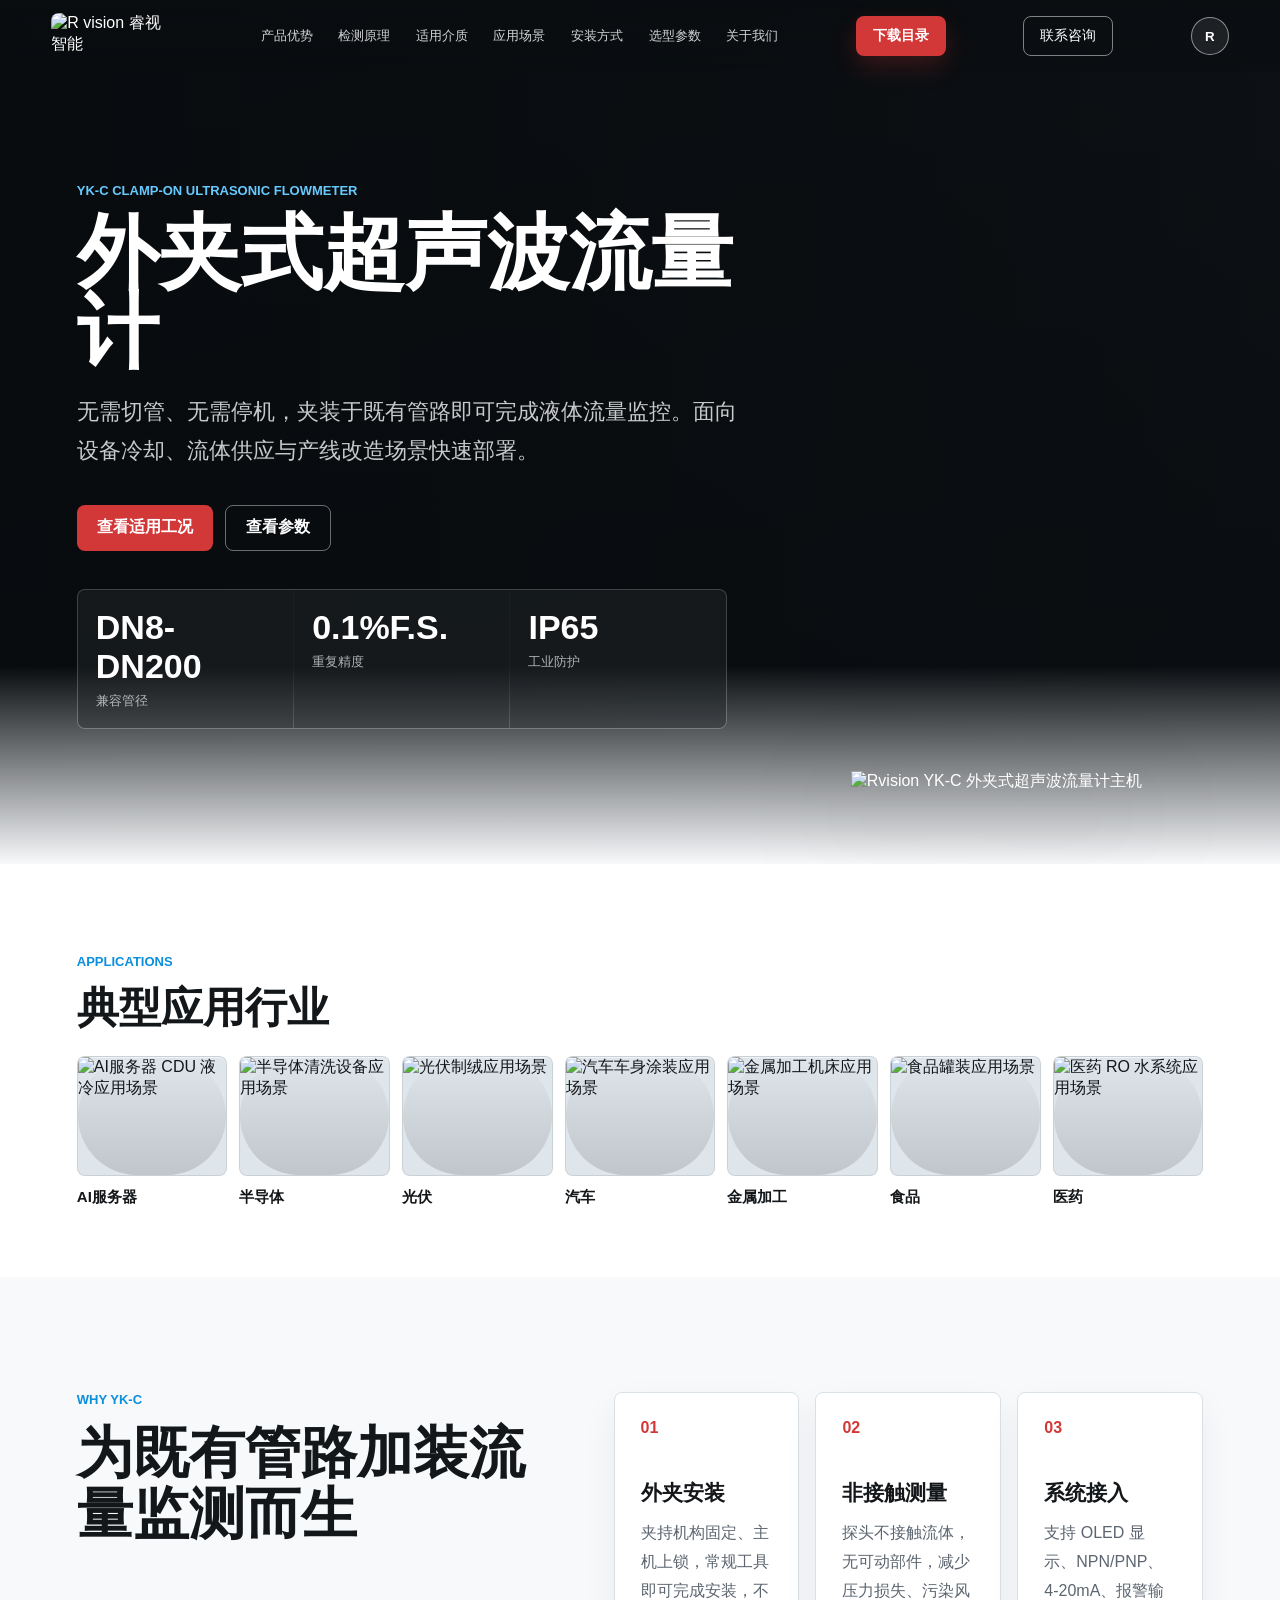
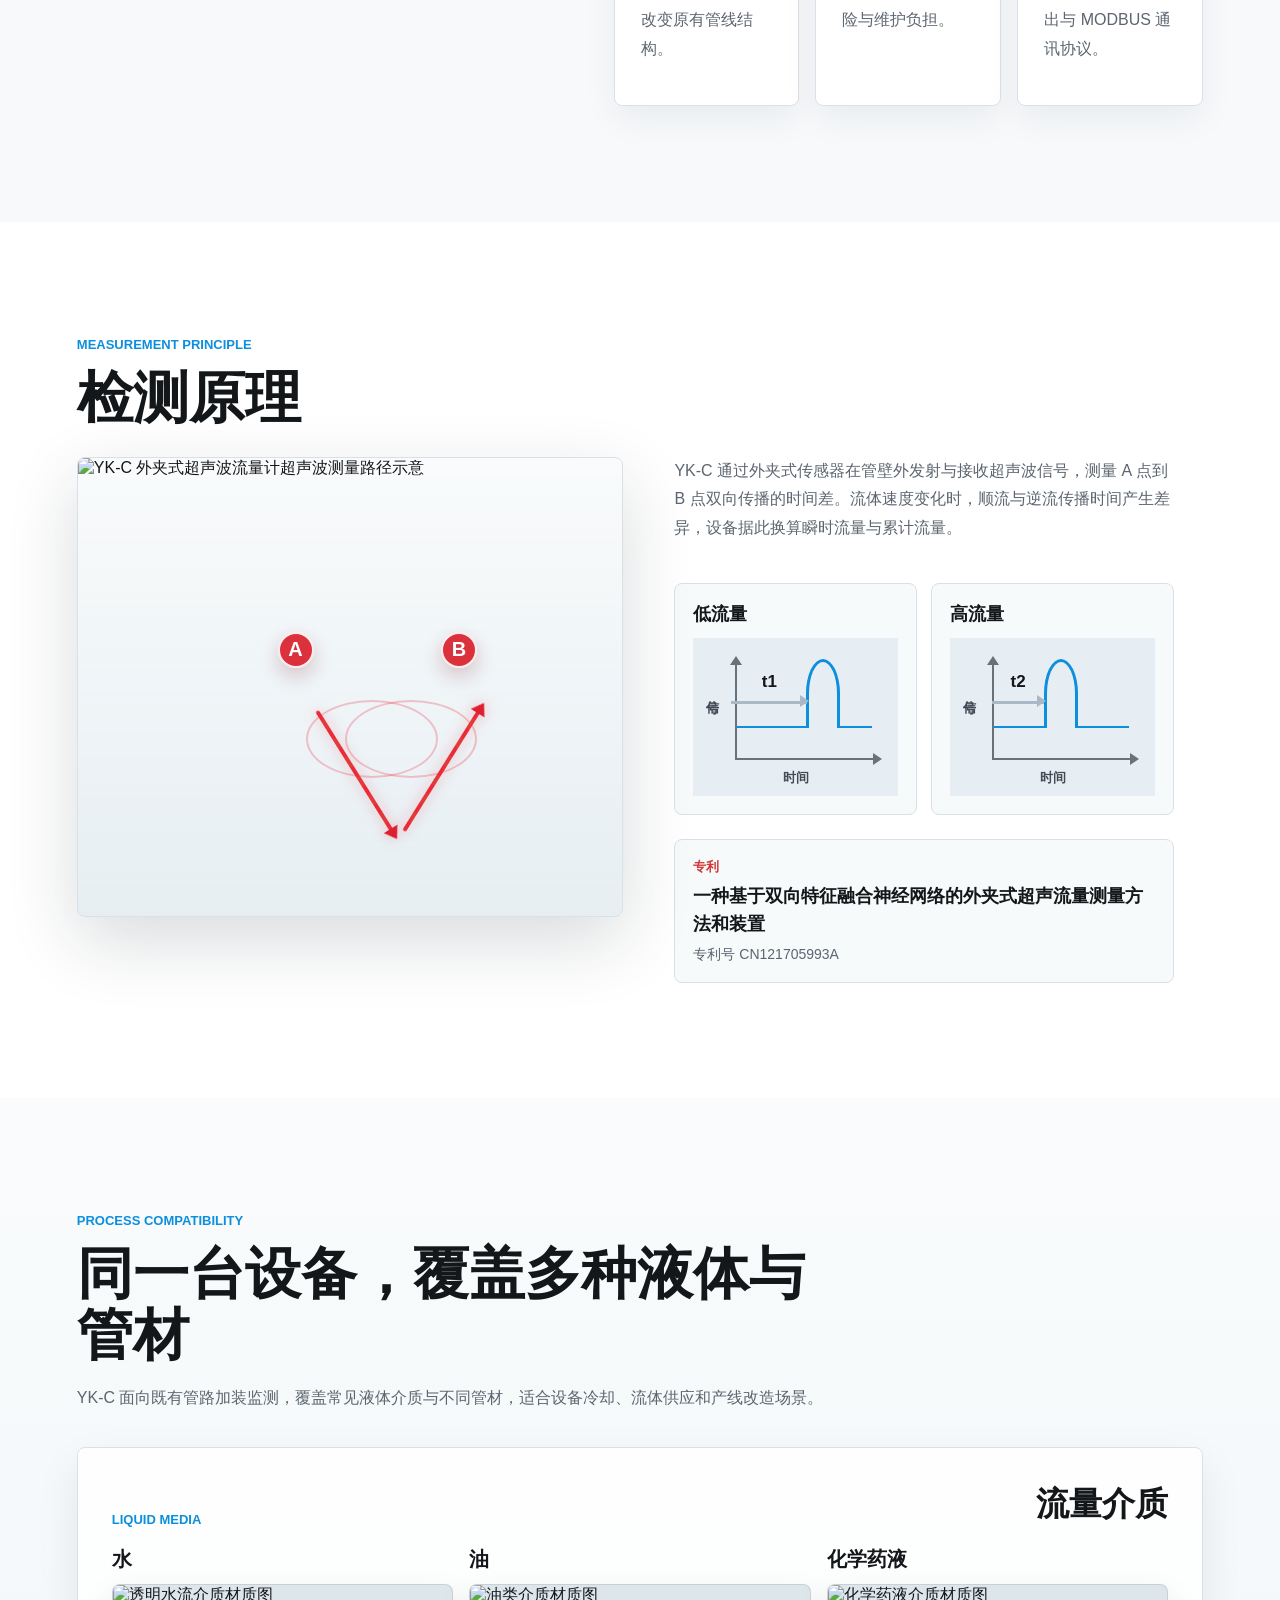
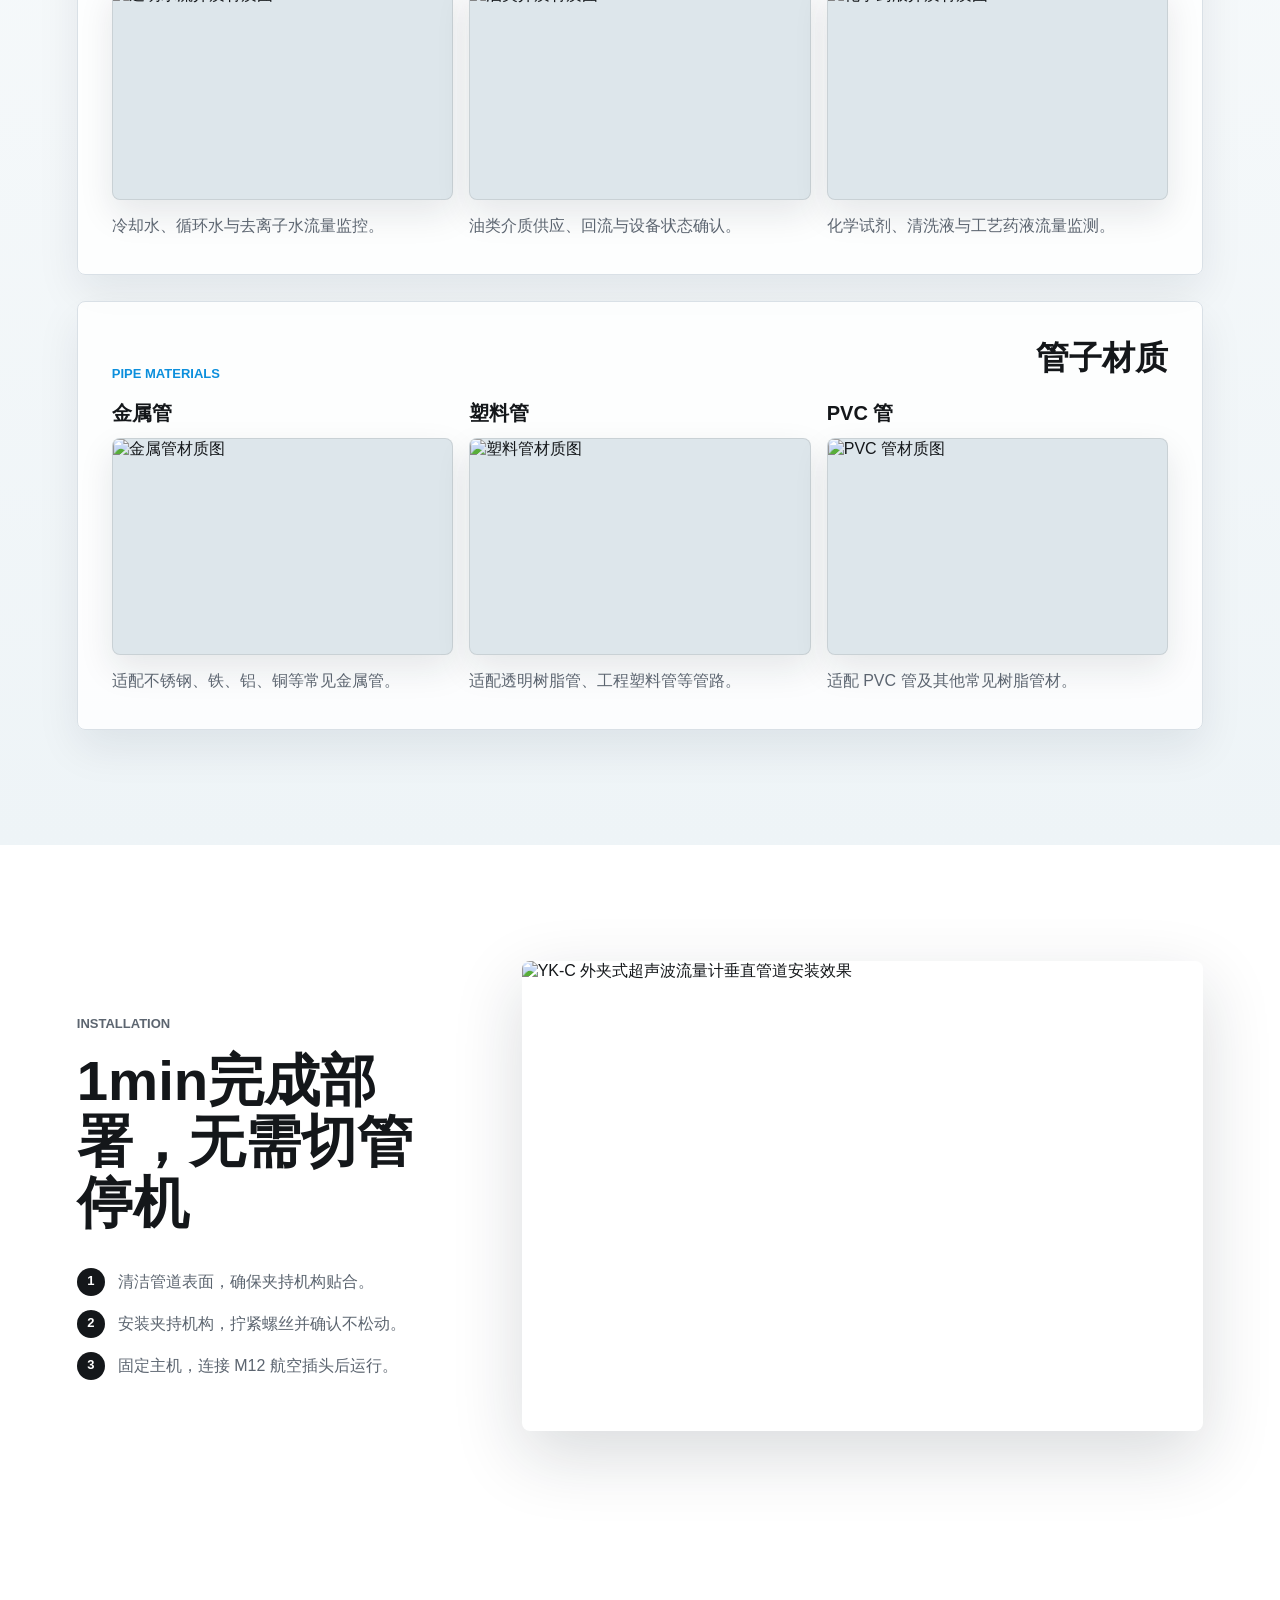
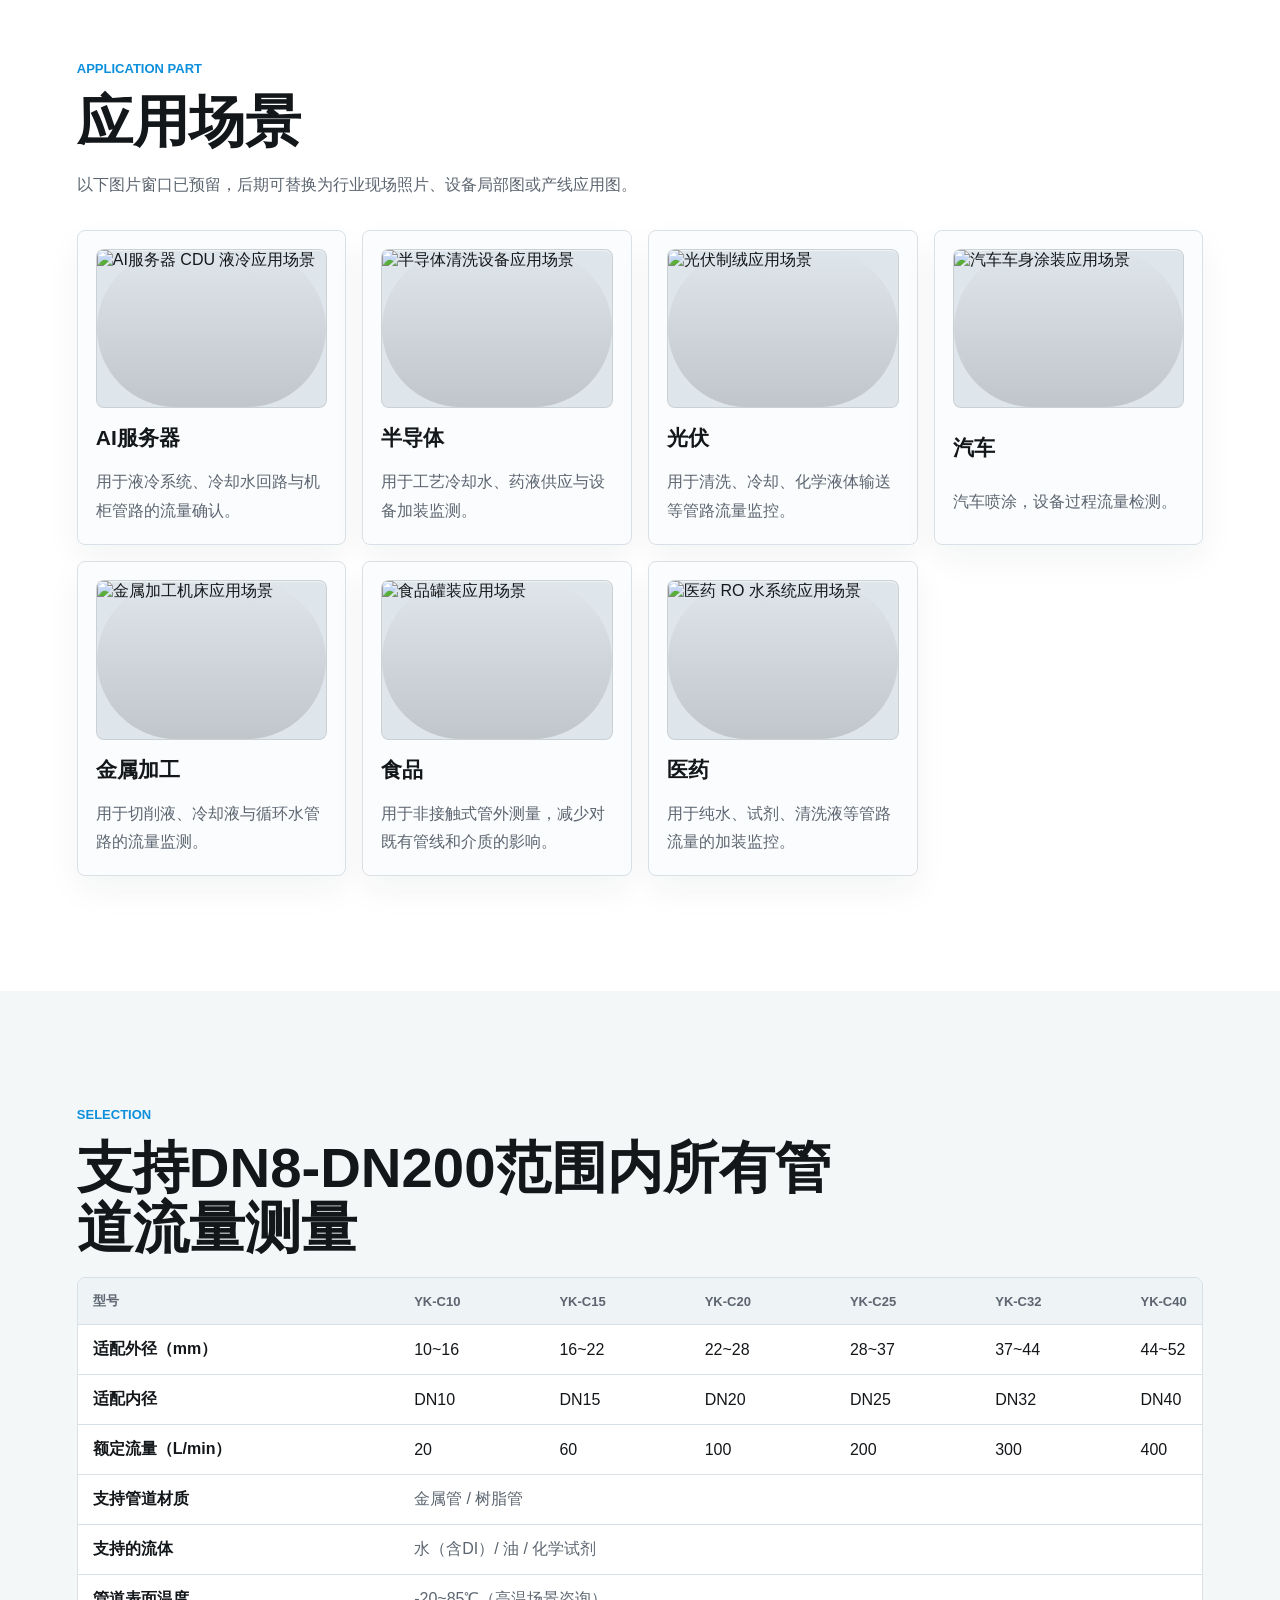
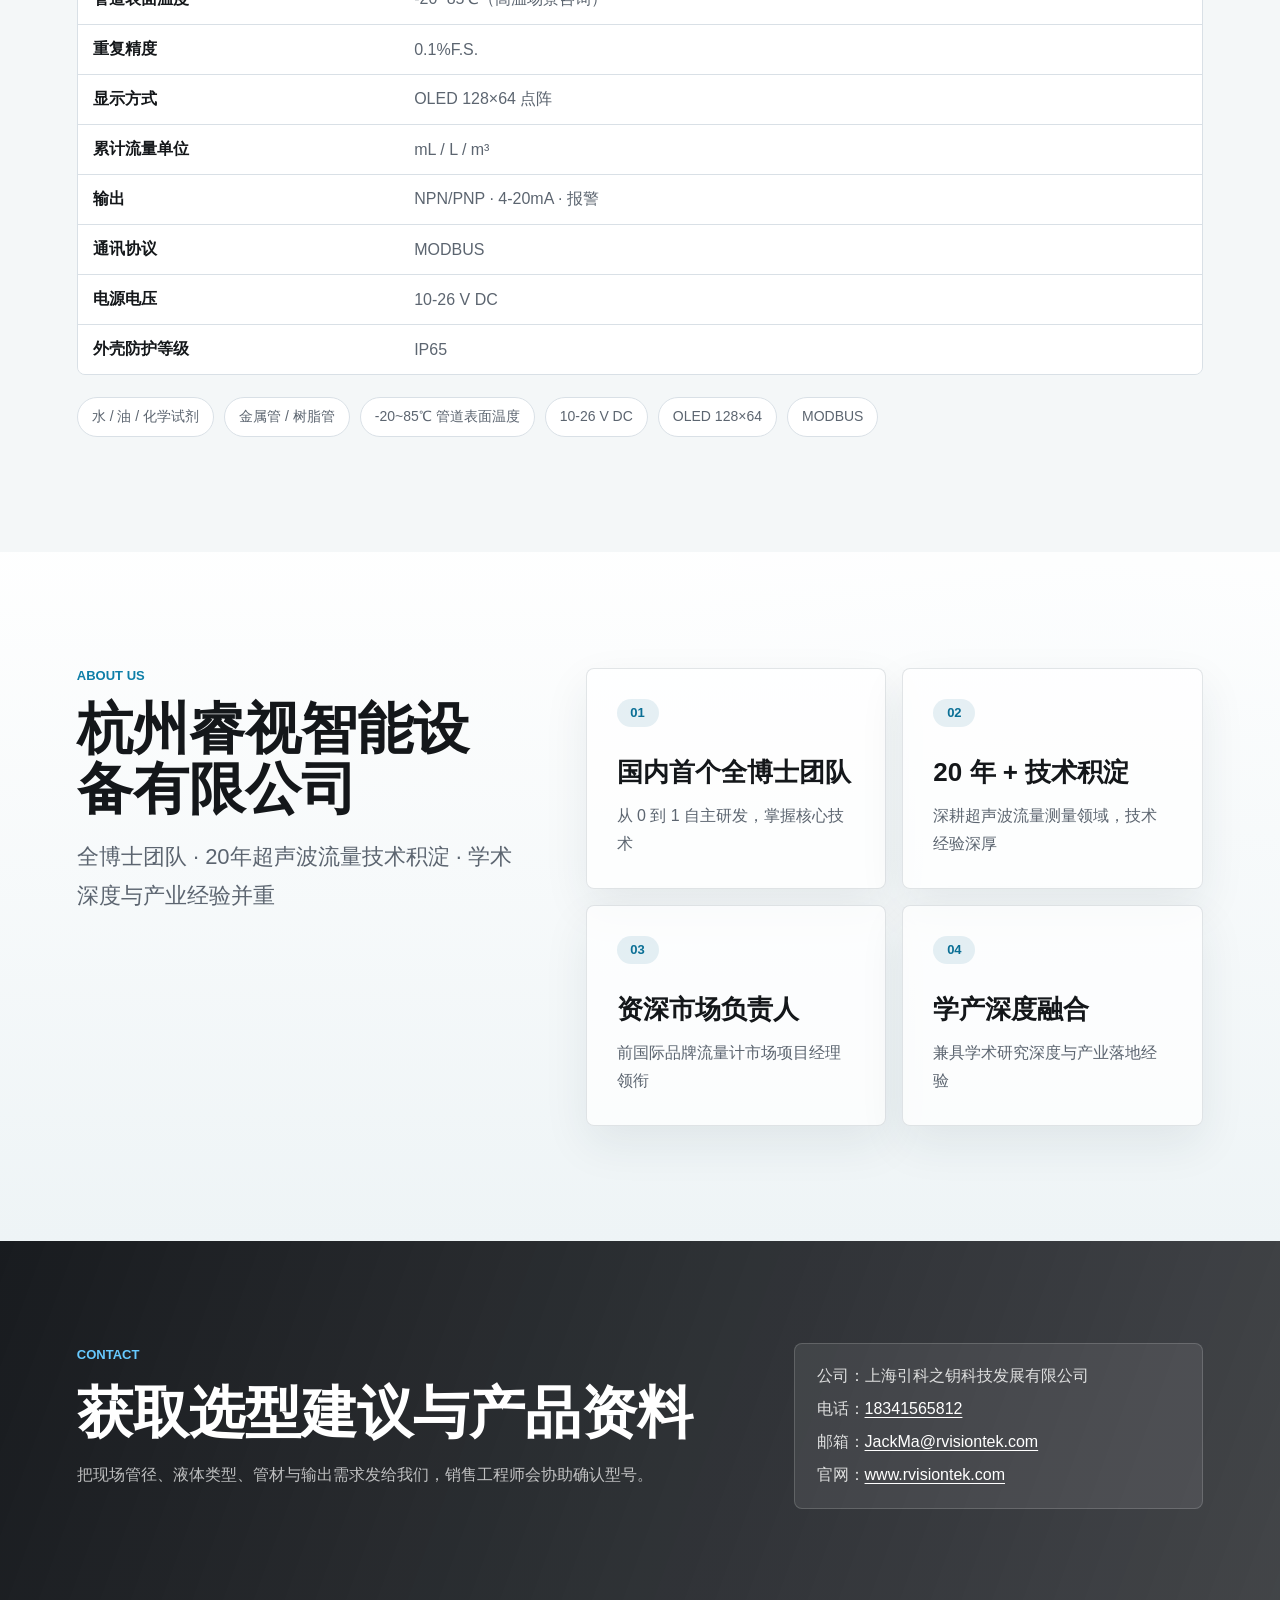
==== commit 532ae09e: "Update catalog download and footer company name" ====
--- a/index.html
+++ b/index.html
@@ -500,7 +500,7 @@
           <p>把现场管径、液体类型、管材与输出需求发给我们，销售工程师会协助确认型号。</p>
         </div>
         <address class="contact-list">
-          <span>公司：上海引科之钥科技发展有限公司（代理商）</span>
+          <span>公司：上海引科之钥科技发展有限公司</span>
           <span>电话：<a href="tel:18341565812">18341565812</a></span>
           <span>邮箱：<a href="mailto:JackMa@rvisiontek.com">JackMa@rvisiontek.com</a></span>
           <span>官网：<a href="https://www.rvisiontek.com/">www.rvisiontek.com</a></span>
@@ -510,24 +510,25 @@
 
     <div class="member-modal" data-member-modal hidden>
       <div class="member-modal-backdrop" data-member-close></div>
-      <section class="member-dialog" role="dialog" aria-modal="true" aria-labelledby="member-dialog-title">
+      <section class="member-dialog" data-active-view="login" role="dialog" aria-modal="true" aria-labelledby="member-dialog-title">
         <button class="member-close" type="button" aria-label="关闭" data-member-close>×</button>
         <p class="eyebrow">Member</p>
         <h2 id="member-dialog-title" data-member-title>会员登录</h2>
+        <p class="member-description" data-member-description>输入邮箱和密码登录后即可下载产品目录。</p>
         <p class="member-message" data-member-message></p>
 
-        <form class="member-form" data-member-view="login">
+        <form class="member-form is-active" data-member-view="login">
           <label>
-            邮箱
+            <span class="field-label">邮箱/账户 <span class="required-star">*</span></span>
             <input name="email" type="email" autocomplete="email" required />
           </label>
           <label>
-            密码
+            <span class="field-label">密码 <span class="required-star">*</span></span>
             <input name="password" type="password" autocomplete="current-password" required />
           </label>
           <button class="member-submit" type="submit">登录</button>
           <div class="member-switches">
-            <button type="button" data-member-open="register">注册账号</button>
+            <button type="button" data-member-open="register">没有账户？注册</button>
             <button type="button" data-member-open="reset-request">忘记密码</button>
           </div>
         </form>
@@ -535,31 +536,31 @@
         <form class="member-form" data-member-view="register" hidden>
           <div class="member-field-grid">
             <label>
-              公司
+              <span class="field-label">公司 <span class="required-star">*</span></span>
               <input name="company" type="text" autocomplete="organization" required />
             </label>
             <label>
-              邮箱
+              <span class="field-label">邮箱 <span class="required-star">*</span></span>
               <input name="email" type="email" autocomplete="email" required />
             </label>
             <label>
-              手机号
+              <span class="field-label">手机号 <span class="required-star">*</span></span>
               <input name="phone" type="tel" autocomplete="tel" required />
             </label>
             <label>
-              姓
+              <span class="field-label">姓 <span class="required-star">*</span></span>
               <input name="last_name" type="text" autocomplete="family-name" required />
             </label>
             <label>
-              名
+              <span class="field-label">名</span>
               <input name="first_name" type="text" autocomplete="given-name" />
             </label>
             <label>
-              部门
+              <span class="field-label">部门</span>
               <input name="department" type="text" autocomplete="organization-title" />
             </label>
             <label>
-              需求
+              <span class="field-label">需求 <span class="required-star">*</span></span>
               <select name="demand" required>
                 <option value="quote">询价</option>
                 <option value="technical">技术咨询</option>
@@ -567,48 +568,54 @@
               </select>
             </label>
             <label>
-              密码
+              <span class="field-label">密码 <span class="required-star">*</span></span>
               <input name="password" type="password" autocomplete="new-password" minlength="8" required />
             </label>
           </div>
           <button class="member-submit" type="submit">发送邮箱验证码</button>
           <div class="member-switches">
-            <button type="button" data-member-open="login">已有账号，去登录</button>
+            <button type="button" data-member-open="login">已有账户？登录</button>
+            <button type="button" data-member-open="reset-request">忘记密码</button>
           </div>
         </form>
 
         <form class="member-form" data-member-view="register-code" hidden>
           <label>
-            邮箱验证码
+            <span class="field-label">邮箱验证码 <span class="required-star">*</span></span>
             <input name="code" type="text" inputmode="numeric" maxlength="6" required />
           </label>
           <button class="member-submit" type="submit">完成注册</button>
           <div class="member-switches">
             <button type="button" data-member-open="register">重新填写注册信息</button>
+            <button type="button" data-member-open="login">已有账户？登录</button>
           </div>
         </form>
 
         <form class="member-form" data-member-view="reset-request" hidden>
           <label>
-            注册邮箱
+            <span class="field-label">注册邮箱 <span class="required-star">*</span></span>
             <input name="email" type="email" autocomplete="email" required />
           </label>
           <button class="member-submit" type="submit">发送找回验证码</button>
           <div class="member-switches">
-            <button type="button" data-member-open="login">返回登录</button>
+            <button type="button" data-member-open="login">已有账户？登录</button>
+            <button type="button" data-member-open="register">没有账户？注册</button>
           </div>
         </form>
 
         <form class="member-form" data-member-view="reset-code" hidden>
           <label>
-            邮箱验证码
+            <span class="field-label">邮箱验证码 <span class="required-star">*</span></span>
             <input name="code" type="text" inputmode="numeric" maxlength="6" required />
           </label>
           <label>
-            新密码
+            <span class="field-label">新密码 <span class="required-star">*</span></span>
             <input name="password" type="password" autocomplete="new-password" minlength="8" required />
           </label>
           <button class="member-submit" type="submit">重置密码</button>
+          <div class="member-switches">
+            <button type="button" data-member-open="login">已有账户？登录</button>
+          </div>
         </form>
       </section>
     </div>
--- a/styles.css
+++ b/styles.css
@@ -1174,9 +1174,26 @@
   box-shadow: 0 28px 80px rgba(0, 0, 0, 0.3);
 }
 
+.member-dialog[data-active-view="login"],
+.member-dialog[data-active-view="register-code"],
+.member-dialog[data-active-view="reset-request"],
+.member-dialog[data-active-view="reset-code"] {
+  width: min(460px, 100%);
+}
+
+.member-dialog[data-active-view="register"] {
+  width: min(720px, 100%);
+}
+
 .member-dialog h2 {
   margin-bottom: 10px;
   font-size: clamp(28px, 4vw, 42px);
+}
+
+.member-description {
+  margin-bottom: 14px;
+  color: var(--muted);
+  line-height: 1.65;
 }
 
 .member-close {
@@ -1213,8 +1230,16 @@
 }
 
 .member-form {
-  display: grid;
+  display: none;
   gap: 14px;
+}
+
+.member-form.is-active {
+  display: grid;
+}
+
+.member-form[hidden] {
+  display: none !important;
 }
 
 .member-field-grid {
@@ -1229,6 +1254,17 @@
   color: #36414b;
   font-size: 14px;
   font-weight: 700;
+}
+
+.field-label {
+  display: inline-flex;
+  align-items: baseline;
+  gap: 3px;
+}
+
+.required-star {
+  color: var(--red);
+  font-weight: 900;
 }
 
 .member-form input,
@@ -1268,6 +1304,8 @@
   display: flex;
   flex-wrap: wrap;
   gap: 10px;
+  align-items: center;
+  justify-content: space-between;
 }
 
 .member-switches button {
